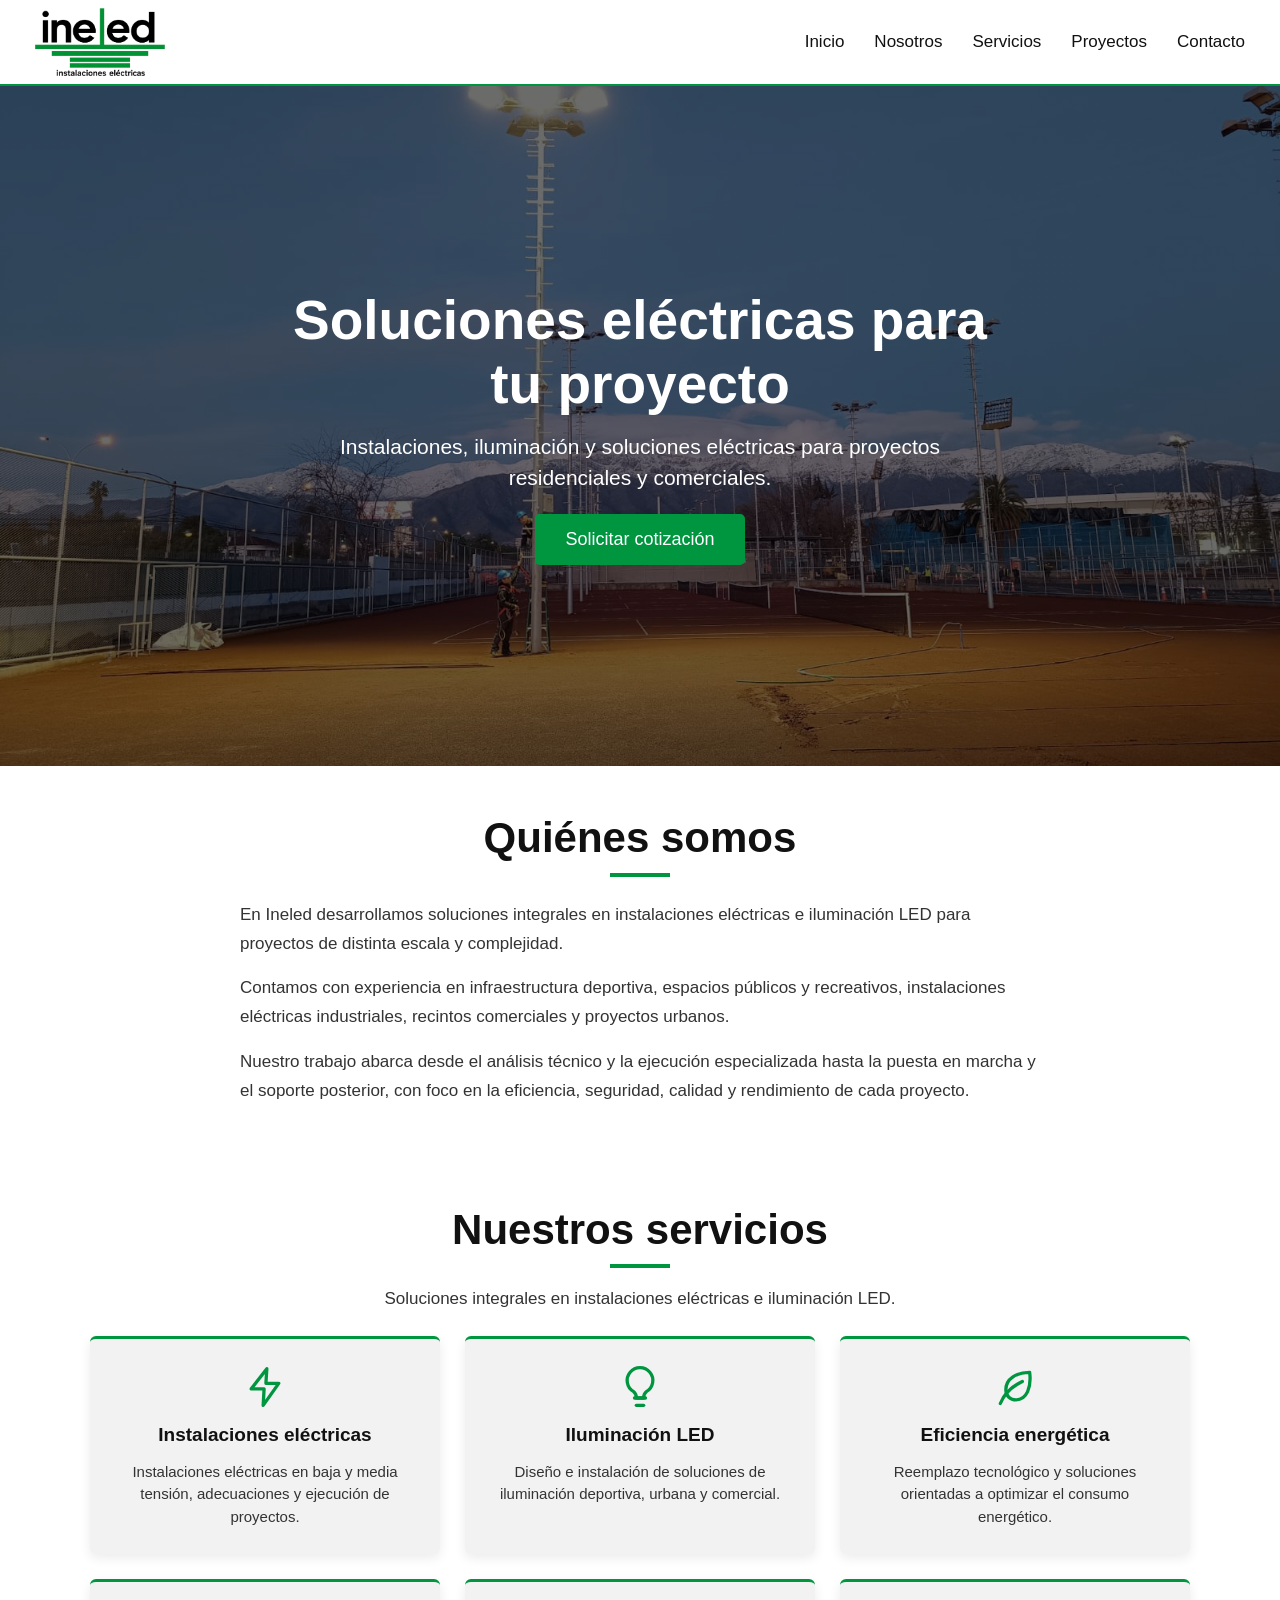
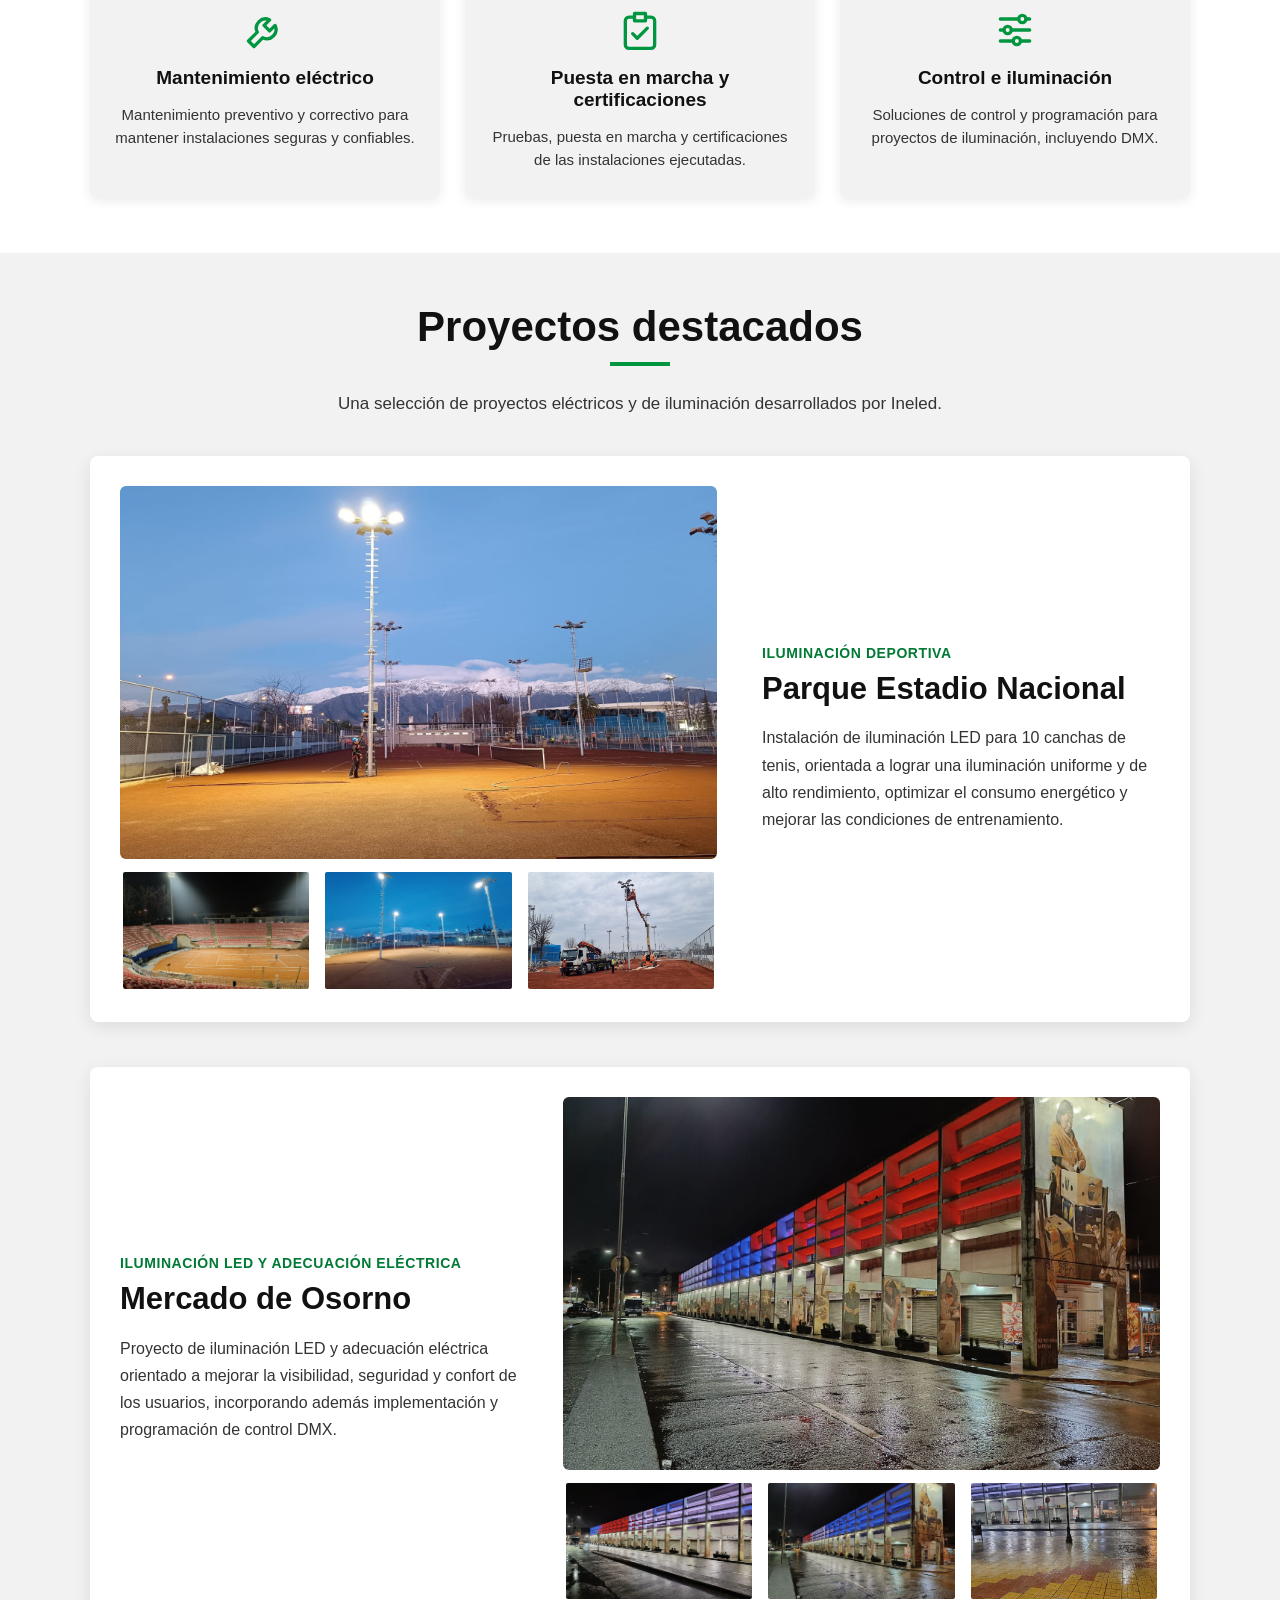
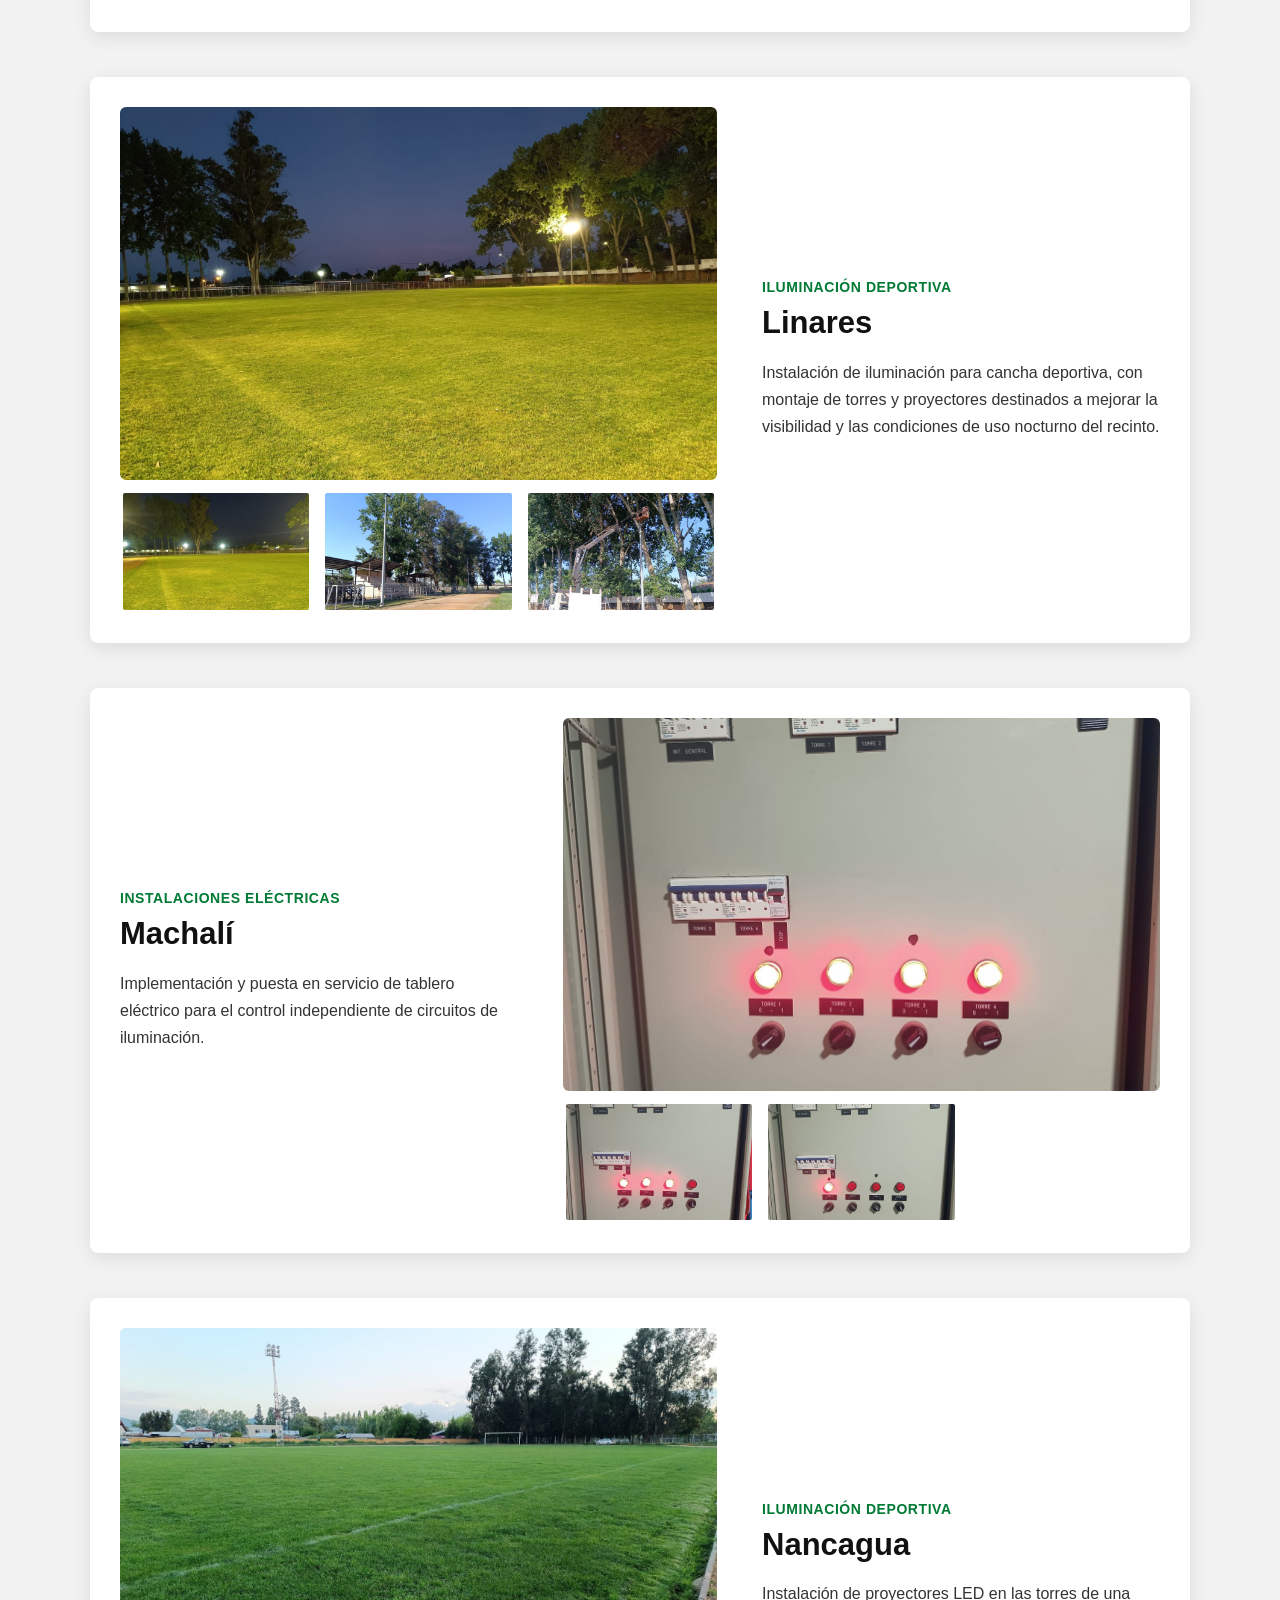
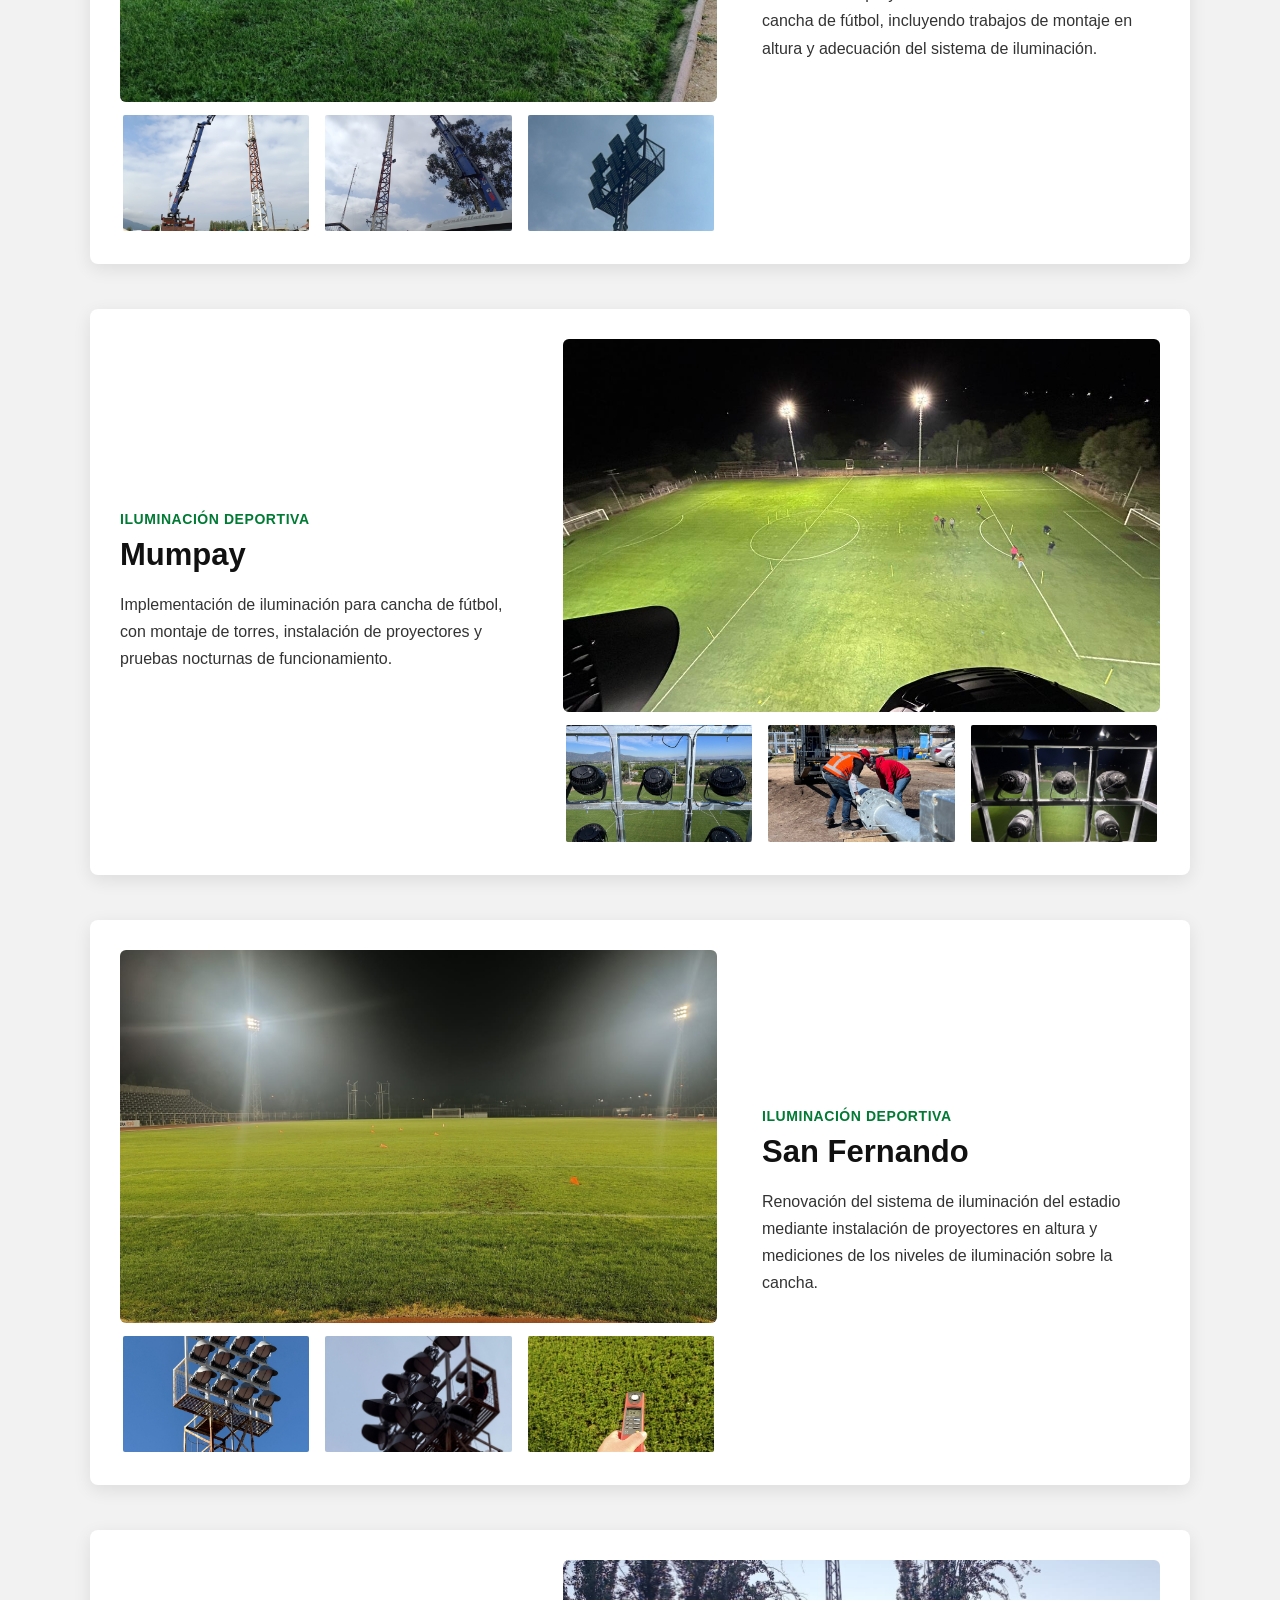
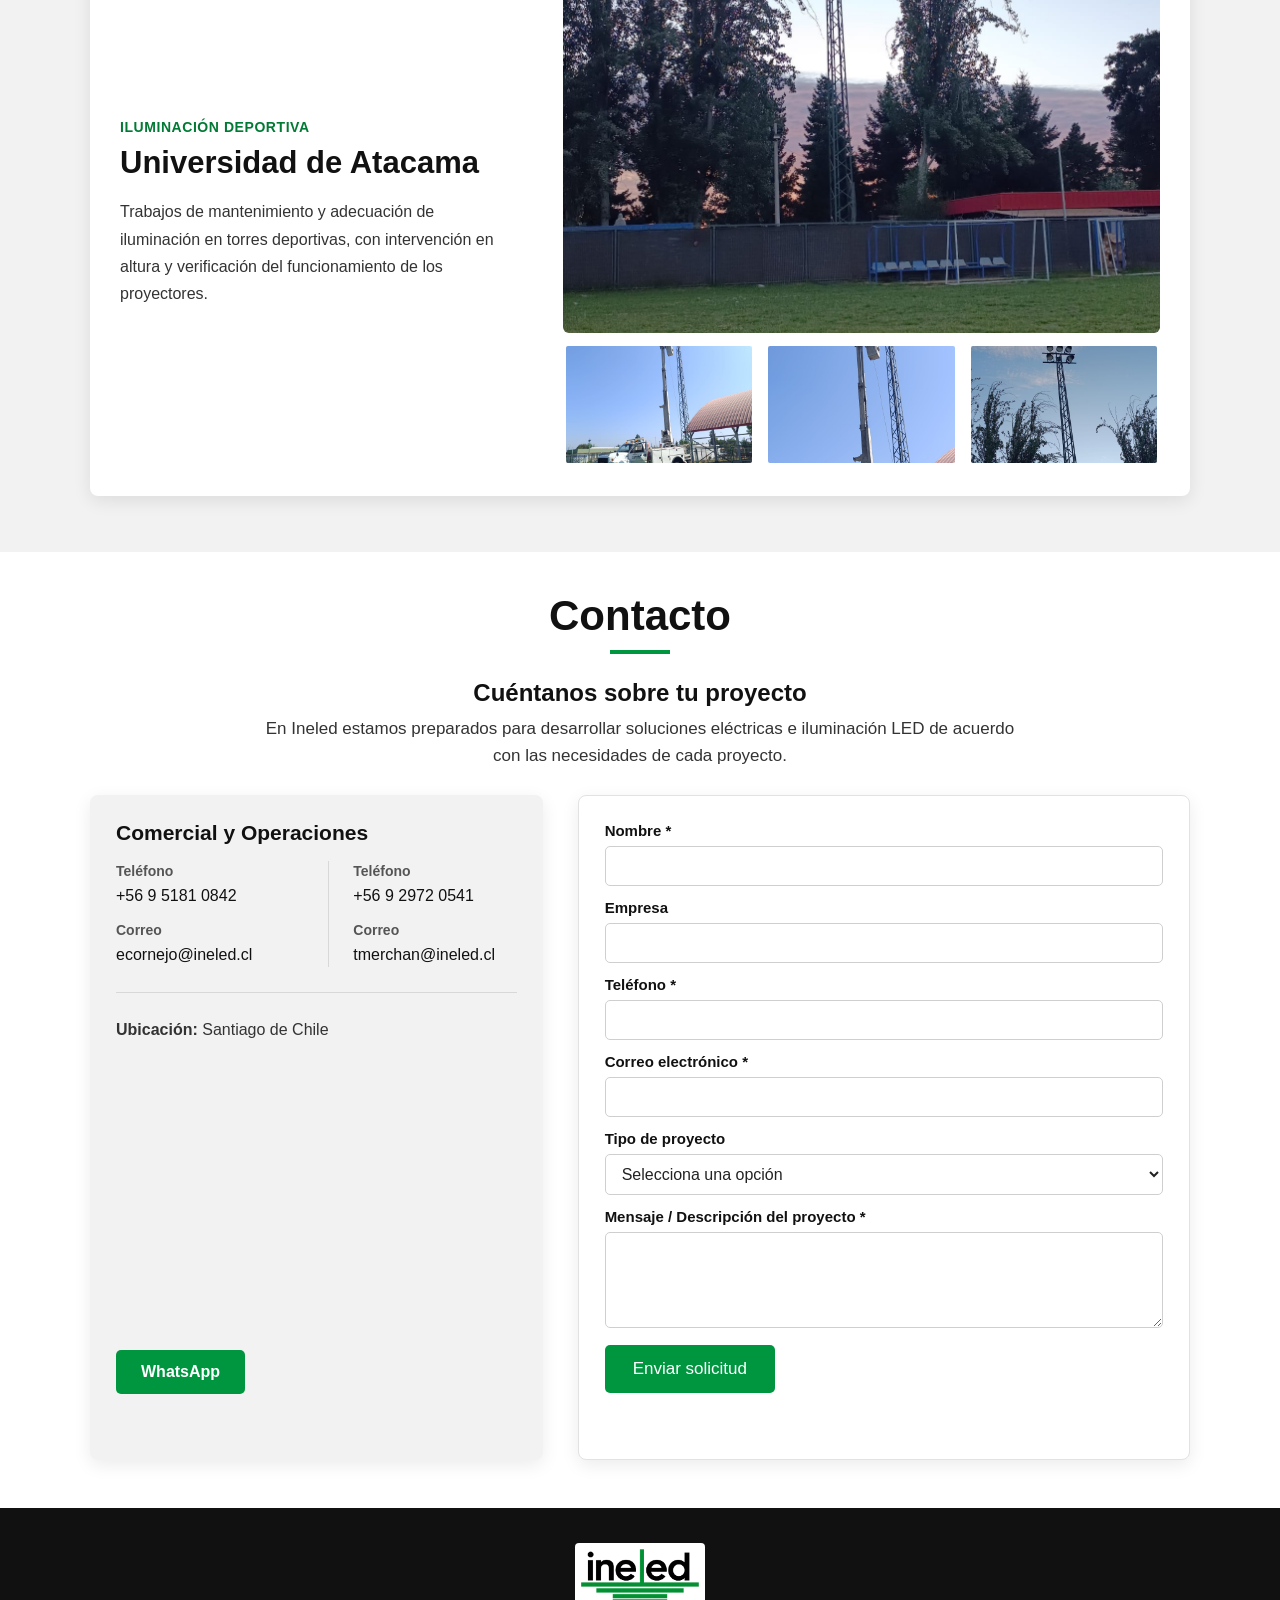
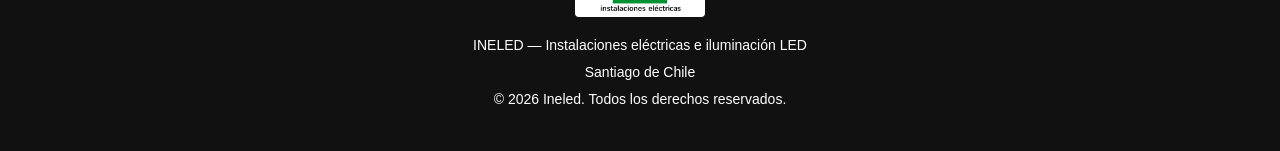
==== index.html @ ad80e789 "Add files via upload" ====
<!DOCTYPE html>
<html lang="es">

<head>
    <meta charset="UTF-8">
    <meta name="viewport" content="width=device-width, initial-scale=1.0">

    <title>Ineled | Soluciones eléctricas</title>

    <link rel="stylesheet" href="style.css">
    <script src="script.js" defer></script>
</head>

<body>

    <!-- ==============================
         HEADER
         ============================== -->

    <header>
        <nav>

            <div class="logo">
                <img src="imagenes/logo-ineled-transparente.png"
                     alt="Ineled - Instalaciones eléctricas">
            </div>

            <div class="menu">
                <a href="#inicio">Inicio</a>
                <a href="#nosotros">Nosotros</a>
                <a href="#servicios">Servicios</a>
                <a href="#proyectos">Proyectos</a>
                <a href="#contacto">Contacto</a>
            </div>

        </nav>
    </header>


    <!-- ==============================
         HERO
         ============================== -->

    <main>

        <section id="inicio" class="hero">

            <h1>
                Soluciones eléctricas
                para tu proyecto
            </h1>

            <p>
                Instalaciones, iluminación y soluciones eléctricas
                para proyectos residenciales y comerciales.
            </p>

            <a class="hero-cta" href="#contacto">
                Solicitar cotización
            </a>

        </section>

    </main>


    <!-- ==============================
         QUIÉNES SOMOS
         ============================== -->

    <section id="nosotros" class="nosotros">

        <div class="nosotros-contenido">

            <h2>Quiénes somos</h2>

            <div class="nosotros-texto">
                <p>
                    En Ineled desarrollamos soluciones integrales en instalaciones eléctricas e iluminación LED para proyectos de distinta escala y complejidad.
                </p>

                <p>
                    Contamos con experiencia en infraestructura deportiva, espacios públicos y recreativos, instalaciones eléctricas industriales, recintos comerciales y proyectos urbanos.
                </p>

                <p>
                    Nuestro trabajo abarca desde el análisis técnico y la ejecución especializada hasta la puesta en marcha y el soporte posterior, con foco en la eficiencia, seguridad, calidad y rendimiento de cada proyecto.
                </p>
            </div>

        </div>

    </section>


    <!-- ==============================
         SERVICIOS
         ============================== -->

    <section id="servicios" class="servicios">

        <h2>Nuestros servicios</h2>

        <p class="servicios-intro">
            Soluciones integrales en instalaciones eléctricas
            e iluminación LED.
        </p>


        <div class="tarjetas">

            <div class="tarjeta">

                <div class="icono" aria-hidden="true">
                    <svg viewBox="0 0 24 24" fill="none" stroke="currentColor" stroke-width="1.8" stroke-linecap="round" stroke-linejoin="round">
                        <path d="M13 2 4.5 13h7L11 22l8.5-12h-7L13 2Z"/>
                    </svg>
                </div>

                <h3>Instalaciones eléctricas</h3>

                <p>
                    Instalaciones eléctricas en baja y media tensión,
                    adecuaciones y ejecución de proyectos.
                </p>

            </div>


            <div class="tarjeta">

                <div class="icono" aria-hidden="true">
                    <svg viewBox="0 0 24 24" fill="none" stroke="currentColor" stroke-width="1.8" stroke-linecap="round" stroke-linejoin="round">
                        <path d="M9 18h6"/>
                        <path d="M10 22h4"/>
                        <path d="M8.5 14.5A7 7 0 1 1 15.5 14.5C14.5 15.2 14 16.1 14 18h-4c0-1.9-.5-2.8-1.5-3.5Z"/>
                    </svg>
                </div>

                <h3>Iluminación LED</h3>

                <p>
                    Diseño e instalación de soluciones de iluminación
                    deportiva, urbana y comercial.
                </p>

            </div>


            <div class="tarjeta">

                <div class="icono" aria-hidden="true">
                    <svg viewBox="0 0 24 24" fill="none" stroke="currentColor" stroke-width="1.8" stroke-linecap="round" stroke-linejoin="round">
                        <path d="M20 4c-7.5.2-13 3.5-13 9.5 0 3.5 2.5 5.5 5.5 5.5C18.5 19 21 12 20 4Z"/>
                        <path d="M4 21c2.2-5.5 6-9.2 12-12"/>
                    </svg>
                </div>

                <h3>Eficiencia energética</h3>

                <p>
                    Reemplazo tecnológico y soluciones orientadas
                    a optimizar el consumo energético.
                </p>

            </div>


            <div class="tarjeta">

                <div class="icono" aria-hidden="true">
                    <svg viewBox="0 0 24 24" fill="none" stroke="currentColor" stroke-width="1.8" stroke-linecap="round" stroke-linejoin="round">
                        <path d="M14.5 6.5a5 5 0 0 0-6.7 6.7L3 18l3 3 4.8-4.8a5 5 0 0 0 6.7-6.7l-3 3-3-3 3-3Z"/>
                    </svg>
                </div>

                <h3>Mantenimiento eléctrico</h3>

                <p>
                    Mantenimiento preventivo y correctivo para
                    mantener instalaciones seguras y confiables.
                </p>

            </div>


            <div class="tarjeta">

                <div class="icono" aria-hidden="true">
                    <svg viewBox="0 0 24 24" fill="none" stroke="currentColor" stroke-width="1.8" stroke-linecap="round" stroke-linejoin="round">
                        <path d="M9 5H6a2 2 0 0 0-2 2v13a2 2 0 0 0 2 2h12a2 2 0 0 0 2-2V7a2 2 0 0 0-2-2h-3"/>
                        <path d="M9 3h6v4H9z"/>
                        <path d="m8 14 2.5 2.5L16 11"/>
                    </svg>
                </div>

                <h3>Puesta en marcha y certificaciones</h3>

                <p>
                    Pruebas, puesta en marcha y certificaciones
                    de las instalaciones ejecutadas.
                </p>

            </div>


            <div class="tarjeta">

                <div class="icono" aria-hidden="true">
                    <svg viewBox="0 0 24 24" fill="none" stroke="currentColor" stroke-width="1.8" stroke-linecap="round" stroke-linejoin="round">
                        <path d="M4 6h10"/>
                        <path d="M18 6h2"/>
                        <circle cx="16" cy="6" r="2"/>
                        <path d="M4 12h2"/>
                        <path d="M10 12h10"/>
                        <circle cx="8" cy="12" r="2"/>
                        <path d="M4 18h7"/>
                        <path d="M15 18h5"/>
                        <circle cx="13" cy="18" r="2"/>
                    </svg>
                </div>

                <h3>Control e iluminación</h3>

                <p>
                    Soluciones de control y programación para
                    proyectos de iluminación, incluyendo DMX.
                </p>

            </div>

        </div>

    </section>


    <!-- ==============================
         PROYECTOS DESTACADOS
         ============================== -->

    <section id="proyectos" class="proyectos">

        <div class="proyectos-contenido">

            <h2>Proyectos destacados</h2>

            <p class="proyectos-intro">
                Una selección de proyectos eléctricos y de iluminación desarrollados por Ineled.
            </p>

            <div class="proyectos-lista">

                <article class="proyecto">

                    <div class="proyecto-galeria">
                        <img class="proyecto-imagen-principal"
                             src="imagenes/Proyectos/Estadio Nacional 15_ok.jpeg"
                             alt="Iluminación de las canchas de tenis del Parque Estadio Nacional">

                        <div class="proyecto-miniaturas" aria-label="Fotografías del Parque Estadio Nacional">
                            <button class="proyecto-miniatura" type="button"
                                    data-src="imagenes/Proyectos/Estadio Nacional 6.jpeg"
                                    data-alt="Vista nocturna de las canchas de tenis del Parque Estadio Nacional"
                                    aria-label="Mostrar vista nocturna de las canchas"
                                    aria-pressed="false">
                                <img src="imagenes/Proyectos/Estadio Nacional 6.jpeg" alt="">
                            </button>

                            <button class="proyecto-miniatura" type="button"
                                    data-src="imagenes/Proyectos/Estadio Nacional 14.jpeg"
                                    data-alt="Iluminación de las canchas del Parque Estadio Nacional al anochecer"
                                    aria-label="Mostrar las canchas al anochecer"
                                    aria-pressed="false">
                                <img src="imagenes/Proyectos/Estadio Nacional 14.jpeg" alt="">
                            </button>

                            <button class="proyecto-miniatura" type="button"
                                    data-src="imagenes/Proyectos/Estadio Nacional 22.jpeg"
                                    data-alt="Trabajos de instalación en el Parque Estadio Nacional"
                                    aria-label="Mostrar trabajos de instalación"
                                    aria-pressed="false">
                                <img src="imagenes/Proyectos/Estadio Nacional 22.jpeg" alt="">
                            </button>
                        </div>
                    </div>

                    <div class="proyecto-informacion">
                        <p class="proyecto-categoria">Iluminación deportiva</p>
                        <h3>Parque Estadio Nacional</h3>
                        <p>
                            Instalación de iluminación LED para 10 canchas de tenis, orientada a lograr una iluminación uniforme y de alto rendimiento, optimizar el consumo energético y mejorar las condiciones de entrenamiento.
                        </p>
                    </div>

                </article>

                <article class="proyecto proyecto-invertido">

                    <div class="proyecto-galeria">
                        <img class="proyecto-imagen-principal"
                             src="imagenes/Proyectos/Mercado Osorno 2.jpeg"
                             alt="Fachada iluminada del Mercado de Osorno">

                        <div class="proyecto-miniaturas" aria-label="Fotografías del Mercado de Osorno">
                            <button class="proyecto-miniatura" type="button"
                                    data-src="imagenes/Proyectos/Mercado Osorno 5.jpeg"
                                    data-alt="Vista lateral de la fachada iluminada del Mercado de Osorno"
                                    aria-label="Mostrar vista lateral de la fachada"
                                    aria-pressed="false">
                                <img src="imagenes/Proyectos/Mercado Osorno 5.jpeg" alt="">
                            </button>

                            <button class="proyecto-miniatura" type="button"
                                    data-src="imagenes/Proyectos/Mercado Osorno 3.jpeg"
                                    data-alt="Iluminación azul y roja de la fachada del Mercado de Osorno"
                                    aria-label="Mostrar iluminación de la fachada"
                                    aria-pressed="false">
                                <img src="imagenes/Proyectos/Mercado Osorno 3.jpeg" alt="">
                            </button>

                            <button class="proyecto-miniatura" type="button"
                                    data-src="imagenes/Proyectos/Mercado Osorno 1.jpeg"
                                    data-alt="Vista exterior nocturna del Mercado de Osorno"
                                    aria-label="Mostrar vista exterior nocturna"
                                    aria-pressed="false">
                                <img src="imagenes/Proyectos/Mercado Osorno 1.jpeg" alt="">
                            </button>
                        </div>
                    </div>

                    <div class="proyecto-informacion">
                        <p class="proyecto-categoria">Iluminación LED y adecuación eléctrica</p>
                        <h3>Mercado de Osorno</h3>
                        <p>
                            Proyecto de iluminación LED y adecuación eléctrica orientado a mejorar la visibilidad, seguridad y confort de los usuarios, incorporando además implementación y programación de control DMX.
                        </p>
                    </div>

                </article>

                <article class="proyecto">

                    <div class="proyecto-galeria">
                        <img class="proyecto-imagen-principal"
                             src="imagenes/Proyectos/Linares 7.jpeg"
                             alt="Cancha de fútbol iluminada en Linares al anochecer">

                        <div class="proyecto-miniaturas" aria-label="Fotografías del proyecto de Linares">
                            <button class="proyecto-miniatura" type="button"
                                    data-src="imagenes/Proyectos/Linares 6.jpeg"
                                    data-alt="Vista nocturna de la iluminación de la cancha en Linares"
                                    aria-label="Mostrar vista nocturna de la cancha"
                                    aria-pressed="false">
                                <img src="imagenes/Proyectos/Linares 6.jpeg" alt="">
                            </button>

                            <button class="proyecto-miniatura" type="button"
                                    data-src="imagenes/Proyectos/Linares 13.jpeg"
                                    data-alt="Torre con proyectores LED instalada junto a la cancha de Linares"
                                    aria-label="Mostrar torre de iluminación instalada"
                                    aria-pressed="false">
                                <img src="imagenes/Proyectos/Linares 13.jpeg" alt="">
                            </button>

                            <button class="proyecto-miniatura" type="button"
                                    data-src="imagenes/Proyectos/Linares 14.jpeg"
                                    data-alt="Trabajos de instalación de iluminación en Linares"
                                    aria-label="Mostrar trabajos de instalación"
                                    aria-pressed="false">
                                <img src="imagenes/Proyectos/Linares 14.jpeg" alt="">
                            </button>
                        </div>
                    </div>

                    <div class="proyecto-informacion">
                        <p class="proyecto-categoria">Iluminación deportiva</p>
                        <h3>Linares</h3>
                        <p>
                            Instalación de iluminación para cancha deportiva, con montaje de torres y proyectores destinados a mejorar la visibilidad y las condiciones de uso nocturno del recinto.
                        </p>
                    </div>

                </article>

                <article class="proyecto proyecto-invertido">

                    <div class="proyecto-galeria">
                        <img class="proyecto-imagen-principal"
                             src="imagenes/Proyectos/Machali 1.jpeg"
                             alt="Tablero eléctrico de control del proyecto de Machalí">

                        <div class="proyecto-miniaturas" aria-label="Fotografías del proyecto de Machalí">
                            <button class="proyecto-miniatura" type="button"
                                    data-src="imagenes/Proyectos/Machali 2.jpeg"
                                    data-alt="Tablero eléctrico con circuitos de iluminación en funcionamiento"
                                    aria-label="Mostrar tablero con circuitos en funcionamiento"
                                    aria-pressed="false">
                                <img src="imagenes/Proyectos/Machali 2.jpeg" alt="">
                            </button>

                            <button class="proyecto-miniatura" type="button"
                                    data-src="imagenes/Proyectos/Machali 3.jpeg"
                                    data-alt="Prueba de los circuitos del tablero eléctrico de Machalí"
                                    aria-label="Mostrar prueba de circuitos eléctricos"
                                    aria-pressed="false">
                                <img src="imagenes/Proyectos/Machali 3.jpeg" alt="">
                            </button>
                        </div>
                    </div>

                    <div class="proyecto-informacion">
                        <p class="proyecto-categoria">Instalaciones eléctricas</p>
                        <h3>Machalí</h3>
                        <p>
                            Implementación y puesta en servicio de tablero eléctrico para el control independiente de circuitos de iluminación.
                        </p>
                    </div>

                </article>

                <article class="proyecto">

                    <div class="proyecto-galeria">
                        <img class="proyecto-imagen-principal"
                             src="imagenes/Proyectos/Nancagua 4.jpeg"
                             alt="Cancha de fútbol y torre de iluminación en Nancagua">

                        <div class="proyecto-miniaturas" aria-label="Fotografías del proyecto de Nancagua">
                            <button class="proyecto-miniatura" type="button"
                                    data-src="imagenes/Proyectos/Nancagua 5.jpeg"
                                    data-alt="Montaje de proyectores LED en una torre de la cancha de Nancagua"
                                    aria-label="Mostrar montaje de proyectores LED"
                                    aria-pressed="false">
                                <img src="imagenes/Proyectos/Nancagua 5.jpeg" alt="">
                            </button>

                            <button class="proyecto-miniatura" type="button"
                                    data-src="imagenes/Proyectos/Nancagua 6.jpeg"
                                    data-alt="Trabajos en altura para instalar la iluminación de Nancagua"
                                    aria-label="Mostrar trabajos de instalación en altura"
                                    aria-pressed="false">
                                <img src="imagenes/Proyectos/Nancagua 6.jpeg" alt="">
                            </button>

                            <button class="proyecto-miniatura" type="button"
                                    data-src="imagenes/Proyectos/Nancagua 3.jpeg"
                                    data-alt="Torre equipada con proyectores LED en Nancagua"
                                    aria-label="Mostrar torre equipada con proyectores"
                                    aria-pressed="false">
                                <img src="imagenes/Proyectos/Nancagua 3.jpeg" alt="">
                            </button>
                        </div>
                    </div>

                    <div class="proyecto-informacion">
                        <p class="proyecto-categoria">Iluminación deportiva</p>
                        <h3>Nancagua</h3>
                        <p>
                            Instalación de proyectores LED en las torres de una cancha de fútbol, incluyendo trabajos de montaje en altura y adecuación del sistema de iluminación.
                        </p>
                    </div>

                </article>

                <article class="proyecto proyecto-invertido">

                    <div class="proyecto-galeria">
                        <img class="proyecto-imagen-principal"
                             src="imagenes/Proyectos/Mumpay 4.jpeg"
                             alt="Vista nocturna de la cancha iluminada en Mumpay">

                        <div class="proyecto-miniaturas" aria-label="Fotografías del proyecto de Mumpay">
                            <button class="proyecto-miniatura" type="button"
                                    data-src="imagenes/Proyectos/Mumpay 5.jpeg"
                                    data-alt="Proyectores instalados en una torre de la cancha de Mumpay"
                                    aria-label="Mostrar proyectores instalados en la torre"
                                    aria-pressed="false">
                                <img src="imagenes/Proyectos/Mumpay 5.jpeg" alt="">
                            </button>

                            <button class="proyecto-miniatura" type="button"
                                    data-src="imagenes/Proyectos/Mumpay 8.jpeg"
                                    data-alt="Montaje de una torre de iluminación en Mumpay"
                                    aria-label="Mostrar montaje de torre de iluminación"
                                    aria-pressed="false">
                                <img src="imagenes/Proyectos/Mumpay 8.jpeg" alt="">
                            </button>

                            <button class="proyecto-miniatura" type="button"
                                    data-src="imagenes/Proyectos/Mumpay 1.jpeg"
                                    data-alt="Vista desde la torre de los proyectores y la cancha iluminada"
                                    aria-label="Mostrar proyectores y cancha iluminada"
                                    aria-pressed="false">
                                <img src="imagenes/Proyectos/Mumpay 1.jpeg" alt="">
                            </button>
                        </div>
                    </div>

                    <div class="proyecto-informacion">
                        <p class="proyecto-categoria">Iluminación deportiva</p>
                        <h3>Mumpay</h3>
                        <p>
                            Implementación de iluminación para cancha de fútbol, con montaje de torres, instalación de proyectores y pruebas nocturnas de funcionamiento.
                        </p>
                    </div>

                </article>

                <article class="proyecto">

                    <div class="proyecto-galeria">
                        <img class="proyecto-imagen-principal"
                             src="imagenes/Proyectos/San Fernando 1.jpeg"
                             alt="Cancha del estadio de San Fernando iluminada durante la noche">

                        <div class="proyecto-miniaturas" aria-label="Fotografías del proyecto de San Fernando">
                            <button class="proyecto-miniatura" type="button"
                                    data-src="imagenes/Proyectos/San Fernando 11.jpeg"
                                    data-alt="Torre del estadio de San Fernando equipada con proyectores"
                                    aria-label="Mostrar torre equipada con proyectores"
                                    aria-pressed="false">
                                <img src="imagenes/Proyectos/San Fernando 11.jpeg" alt="">
                            </button>

                            <button class="proyecto-miniatura" type="button"
                                    data-src="imagenes/Proyectos/San Fernando 8.jpeg"
                                    data-alt="Trabajos de instalación de proyectores en una torre del estadio"
                                    aria-label="Mostrar instalación de proyectores"
                                    aria-pressed="false">
                                <img src="imagenes/Proyectos/San Fernando 8.jpeg" alt="">
                            </button>

                            <button class="proyecto-miniatura" type="button"
                                    data-src="imagenes/Proyectos/San Fernando 3.jpeg"
                                    data-alt="Medición de iluminación sobre la cancha de San Fernando"
                                    aria-label="Mostrar medición de iluminación"
                                    aria-pressed="false">
                                <img src="imagenes/Proyectos/San Fernando 3.jpeg" alt="">
                            </button>
                        </div>
                    </div>

                    <div class="proyecto-informacion">
                        <p class="proyecto-categoria">Iluminación deportiva</p>
                        <h3>San Fernando</h3>
                        <p>
                            Renovación del sistema de iluminación del estadio mediante instalación de proyectores en altura y mediciones de los niveles de iluminación sobre la cancha.
                        </p>
                    </div>

                </article>

                <article class="proyecto proyecto-invertido">

                    <div class="proyecto-galeria">
                        <img class="proyecto-imagen-principal"
                             src="imagenes/Proyectos/Universidad Atacama 1.jpeg"
                             alt="Torre de iluminación encendida en la Universidad de Atacama">

                        <div class="proyecto-miniaturas" aria-label="Fotografías del proyecto de la Universidad de Atacama">
                            <button class="proyecto-miniatura" type="button"
                                    data-src="imagenes/Proyectos/Universidad Atacama 5.jpeg"
                                    data-alt="Camión elevador durante los trabajos de iluminación en la Universidad de Atacama"
                                    aria-label="Mostrar trabajos con camión elevador"
                                    aria-pressed="false">
                                <img src="imagenes/Proyectos/Universidad Atacama 5.jpeg" alt="">
                            </button>

                            <button class="proyecto-miniatura" type="button"
                                    data-src="imagenes/Proyectos/Universidad Atacama 4.jpeg"
                                    data-alt="Técnico trabajando en la torre de iluminación de la Universidad de Atacama"
                                    aria-label="Mostrar técnico trabajando en la torre"
                                    aria-pressed="false">
                                <img src="imagenes/Proyectos/Universidad Atacama 4.jpeg" alt="">
                            </button>

                            <button class="proyecto-miniatura" type="button"
                                    data-src="imagenes/Proyectos/Universidad Atacama 2.jpeg"
                                    data-alt="Vista de la torre y sus proyectores en la Universidad de Atacama"
                                    aria-label="Mostrar torre y proyectores instalados"
                                    aria-pressed="false">
                                <img src="imagenes/Proyectos/Universidad Atacama 2.jpeg" alt="">
                            </button>
                        </div>
                    </div>

                    <div class="proyecto-informacion">
                        <p class="proyecto-categoria">Iluminación deportiva</p>
                        <h3>Universidad de Atacama</h3>
                        <p>
                            Trabajos de mantenimiento y adecuación de iluminación en torres deportivas, con intervención en altura y verificación del funcionamiento de los proyectores.
                        </p>
                    </div>

                </article>

            </div>

        </div>

    </section>


    <!-- ==============================
         CONTACTO
         ============================== -->

    <section id="contacto" class="contacto">

        <div class="contacto-contenido">

            <h2>Contacto</h2>

            <div class="contacto-intro">
                <h3>Cuéntanos sobre tu proyecto</h3>
                <p>
                    En Ineled estamos preparados para desarrollar soluciones eléctricas e iluminación LED de acuerdo con las necesidades de cada proyecto.
                </p>
            </div>

            <div class="contacto-columnas">

                <div class="contacto-informacion">

                    <div class="contacto-area">
                        <h3>Comercial y Operaciones</h3>

                        <div class="contacto-contactos">
                            <div class="contacto-dato">
                                <p>
                                    <span>Teléfono</span>
                                    <a href="tel:+56951810842">+56 9 5181 0842</a>
                                </p>
                                <p>
                                    <span>Correo</span>
                                    <a href="mailto:ecornejo@ineled.cl">ecornejo@ineled.cl</a>
                                </p>
                            </div>

                            <div class="contacto-dato">
                                <p>
                                    <span>Teléfono</span>
                                    <a href="tel:+56929720541">+56 9 2972 0541</a>
                                </p>
                                <p>
                                    <span>Correo</span>
                                    <a href="mailto:tmerchan@ineled.cl">tmerchan@ineled.cl</a>
                                </p>
                            </div>
                        </div>
                    </div>

                    <div class="contacto-ubicacion">
                        <strong>Ubicación:</strong> Santiago de Chile
                    </div>

                    <a class="boton-whatsapp"
                       href="https://wa.me/56951810842?text=Hola%2C%20me%20contacto%20desde%20la%20p%C3%A1gina%20web%20de%20Ineled%20y%20quisiera%20solicitar%20informaci%C3%B3n%20sobre%20un%20proyecto."
                       target="_blank"
                       rel="noopener noreferrer">
                        WhatsApp
                    </a>

                </div>

                <div class="contacto-formulario">

                    <form id="formulario-cotizacion"
                          method="post"
                          data-destinatarios="ecornejo@ineled.cl,tmerchan@ineled.cl">

                        <div class="campo-formulario">
                            <label for="nombre">Nombre *</label>
                            <input type="text" id="nombre" name="nombre" required>
                        </div>

                        <div class="campo-formulario">
                            <label for="empresa">Empresa</label>
                            <input type="text" id="empresa" name="empresa">
                        </div>

                        <div class="campo-formulario">
                            <label for="telefono">Teléfono *</label>
                            <input type="tel" id="telefono" name="telefono" required>
                        </div>

                        <div class="campo-formulario">
                            <label for="correo">Correo electrónico *</label>
                            <input type="email" id="correo" name="correo" required>
                        </div>

                        <div class="campo-formulario">
                            <label for="tipo-proyecto">Tipo de proyecto</label>
                            <select id="tipo-proyecto" name="tipo_proyecto">
                                <option value="">Selecciona una opción</option>
                                <option value="Instalaciones eléctricas">Instalaciones eléctricas</option>
                                <option value="Iluminación LED">Iluminación LED</option>
                                <option value="Eficiencia energética">Eficiencia energética</option>
                                <option value="Mantenimiento eléctrico">Mantenimiento eléctrico</option>
                                <option value="Control e iluminación">Control e iluminación</option>
                                <option value="Otro">Otro</option>
                            </select>
                        </div>

                        <div class="campo-formulario">
                            <label for="mensaje">Mensaje / Descripción del proyecto *</label>
                            <textarea id="mensaje" name="mensaje" rows="4" required></textarea>
                        </div>

                        <button type="submit">Enviar solicitud</button>

                        <p id="formulario-estado" class="formulario-estado" role="status" aria-live="polite"></p>

                    </form>

                </div>

            </div>

        </div>

    </section>


    <!-- ==============================
         PIE DE PÁGINA
         ============================== -->

    <footer>
        <img src="imagenes/logo-ineled-transparente.png"
             alt="Ineled - Instalaciones eléctricas">
        <p>INELED — Instalaciones eléctricas e iluminación LED</p>
        <p>Santiago de Chile</p>
        <p>© 2026 Ineled. Todos los derechos reservados.</p>
    </footer>


</body>

</html>
---- style.css ----
:root {
    --negro: #111111;
    --verde: #009640;
    --verde-oscuro: #007a34;
    --gris: #f2f2f2;
    --blanco: #ffffff;
}

/* ==============================
   CONFIGURACIÓN GENERAL
   ============================== */

* {
    box-sizing: border-box;
}

html {
    scroll-behavior: smooth;
}

#inicio {
    scroll-margin-top: 90px;
}

#nosotros,
#servicios,
#proyectos,
#contacto {
    scroll-margin-top: 18px;
}

body {
    margin: 0;
    font-family: Arial, sans-serif;
    color: #222;
}


/* ==============================
   HEADER
   ============================== */

header {
    background-color: var(--blanco);
    padding: 8px 35px;
    border-bottom: 2px solid var(--verde);
}

nav {
    width: 100%;
    display: flex;
    align-items: center;
    justify-content: space-between;
}

.logo img {
    width: 130px;
    height: auto;
    display: block;
}

.menu {
    display: flex;
    align-items: center;
    justify-content: flex-end;
    gap: 30px;
    margin-left: auto;
}

.menu a {
    color: var(--negro);
    text-decoration: none;
    font-size: 17px;
    transition: color 0.3s ease;
}

.menu a:hover {
    color: var(--verde);
}


/* ==============================
   SERVICIOS
   ============================== */

.servicios {
    padding: 48px 50px 52px;
    background-color: var(--blanco);
}

.servicios h2 {
    text-align: center;
    color: var(--negro);
    font-size: 42px;
    line-height: 1.15;
    margin: 0 0 18px;
    position: relative;
}

.servicios h2::after {
    content: "";
    display: block;
    width: 60px;
    height: 4px;
    background-color: var(--verde);
    margin: 10px auto 0;
}

.servicios-intro {
    max-width: 750px;
    margin: 14px auto 0;
    text-align: center;
    color: #333;
    font-size: 17px;
    line-height: 1.5;
}


/* ==============================
   TARJETAS DE SERVICIOS
   ============================== */

.tarjetas {
    width: 100%;
    max-width: 1100px;
    margin: 24px auto 4px;

    display: grid;
    grid-template-columns: repeat(3, minmax(0, 1fr));
    gap: 25px;
}

.tarjeta {
    background-color: var(--gris);

    border-top: 3px solid var(--verde);
    border-radius: 6px;

    padding: 26px 22px;

    text-align: center;

    min-height: 200px;

    box-shadow: 0 4px 12px rgba(0, 0, 0, 0.08);

    transition:
        transform 0.3s ease,
        box-shadow 0.3s ease;
}

.tarjeta:hover {
    transform: translateY(-4px);

    box-shadow: 0 7px 18px rgba(0, 0, 0, 0.12);
}

.icono {
    width: 44px;
    height: 44px;
    margin-right: auto;
    margin-bottom: 15px;
    margin-left: auto;
    color: var(--verde);
}

.icono svg {
    display: block;
    width: 100%;
    height: 100%;
}

.tarjeta h3 {
    margin: 0 0 15px;

    color: var(--negro);

    font-size: 19px;
}

.tarjeta p {
    margin: 0;

    color: #333;

    font-size: 15px;
    line-height: 1.5;
}


/* ==============================
   PORTADA / HERO
   ============================== */

.hero {
    background-image:
        linear-gradient(rgba(0, 0, 0, 0.58), rgba(0, 0, 0, 0.58)),
        url("imagenes/Proyectos/Estadio Nacional 15_ok.jpeg");
    background-size: cover;
    background-position: center 48%;
    background-repeat: no-repeat;

    min-height: clamp(500px, calc(100svh - 86px), 680px);

    display: flex;
    flex-direction: column;
    justify-content: center;
    align-items: center;

    padding: 70px 50px;

    text-align: center;
}

.hero h1 {
    color: var(--blanco);

    font-size: 55px;

    max-width: 700px;

    margin: 0 0 15px;
}

.hero p {
    color: var(--blanco);

    font-size: 21px;

    max-width: 650px;

    line-height: 1.5;

    margin: 0 0 20px;
}

.hero-cta {
    display: inline-block;

    background-color: var(--verde);

    color: var(--blanco);

    text-decoration: none;

    border: none;
    border-radius: 5px;

    padding: 15px 30px;

    font-size: 18px;

    cursor: pointer;

    transition: background-color 0.3s ease;
}

.hero-cta:hover {
    background-color: var(--verde-oscuro);
}


/* ==============================
   QUIÉNES SOMOS
   ============================== */

.nosotros {
    padding: 48px 50px 52px;
    background-color: var(--blanco);
}

.nosotros-contenido {
    width: 100%;
    max-width: 1100px;
    margin: 0 auto;
}

.nosotros h2 {
    text-align: center;
    color: var(--negro);
    font-size: 42px;
    line-height: 1.15;
    margin: 0 0 24px;
    position: relative;
}

.nosotros h2::after {
    content: "";
    display: block;
    width: 60px;
    height: 4px;
    background-color: var(--verde);
    margin: 10px auto 0;
}

.nosotros-texto {
    max-width: 800px;
    margin: 0 auto;
    color: #333;
    font-size: 17px;
    line-height: 1.7;
}

.nosotros-texto p {
    margin: 0 0 16px;
}

.nosotros-texto p:last-child {
    margin-bottom: 0;
}


/* ==============================
   PROYECTOS DESTACADOS
   ============================== */

.proyectos {
    padding: 50px 50px 56px;
    background-color: var(--gris);
}

.proyectos-contenido {
    width: 100%;
    max-width: 1100px;
    margin: 0 auto;
}

.proyectos h2,
.contacto h2 {
    text-align: center;
    color: var(--negro);
    font-size: 42px;
    line-height: 1.15;
    margin: 0 0 25px;
    position: relative;
}

.proyectos h2::after,
.contacto h2::after {
    content: "";
    display: block;
    width: 60px;
    height: 4px;
    background-color: var(--verde);
    margin: 10px auto 0;
}

.proyectos-intro {
    max-width: 750px;
    margin: 20px auto 40px;
    text-align: center;
    color: #333;
    font-size: 17px;
    line-height: 1.5;
}

.proyectos-lista {
    display: grid;
    gap: 45px;
}

.proyecto {
    display: grid;
    grid-template-columns: minmax(0, 1.2fr) minmax(0, 0.8fr);
    align-items: center;
    gap: 45px;
    padding: 30px;
    background-color: var(--blanco);
    border-radius: 8px;
    box-shadow: 0 5px 18px rgba(0, 0, 0, 0.09);
}

.proyecto-invertido {
    grid-template-columns: minmax(0, 0.8fr) minmax(0, 1.2fr);
}

.proyecto-invertido .proyecto-galeria {
    order: 2;
}

.proyecto-invertido .proyecto-informacion {
    order: 1;
}

.proyecto-imagen-principal {
    display: block;
    width: 100%;
    aspect-ratio: 16 / 10;
    object-fit: cover;
    border-radius: 6px;
    background-color: #ddd;
}

.proyecto-miniaturas {
    display: grid;
    grid-template-columns: repeat(3, minmax(0, 1fr));
    gap: 10px;
    margin-top: 10px;
}

.proyecto-miniatura {
    padding: 0;
    overflow: hidden;
    border: 3px solid transparent;
    border-radius: 5px;
    background: none;
    cursor: pointer;
    transition: border-color 0.2s ease, opacity 0.2s ease;
}

.proyecto-miniatura:hover {
    opacity: 0.82;
}

.proyecto-miniatura:focus-visible {
    outline: 3px solid rgba(0, 150, 64, 0.35);
    outline-offset: 2px;
}

.proyecto-miniatura.is-active {
    border-color: var(--verde);
}

.proyecto-miniatura img {
    display: block;
    width: 100%;
    aspect-ratio: 16 / 10;
    object-fit: cover;
}

.proyecto-categoria {
    margin: 0 0 10px;
    color: var(--verde-oscuro);
    font-size: 14px;
    font-weight: bold;
    letter-spacing: 0.04em;
    text-transform: uppercase;
}

.proyecto-informacion h3 {
    margin: 0 0 18px;
    color: var(--negro);
    font-size: 31px;
    line-height: 1.15;
}

.proyecto-informacion > p:last-child {
    margin: 0;
    color: #333;
    font-size: 16px;
    line-height: 1.7;
}


/* ==============================
   CONTACTO
   ============================== */

.contacto {
    padding: 40px 50px 48px;
    background-color: var(--blanco);
}

.contacto-contenido {
    width: 100%;
    max-width: 1100px;
    margin: 0 auto;
}

.contacto-intro {
    max-width: 750px;
    margin: 12px auto 26px;
    text-align: center;
}

.contacto-intro h3 {
    margin: 0 0 8px;
    color: var(--negro);
    font-size: 24px;
}

.contacto-intro p {
    margin: 0;
    color: #333;
    font-size: 17px;
    line-height: 1.6;
}

.contacto-columnas {
    display: grid;
    grid-template-columns: minmax(0, 0.85fr) minmax(0, 1.15fr);
    gap: 35px;
    align-items: stretch;
}

.contacto-informacion,
.contacto-formulario {
    padding: 26px;
    border-radius: 8px;
    box-shadow: 0 5px 18px rgba(0, 0, 0, 0.08);
}

.contacto-informacion {
    display: flex;
    flex-direction: column;
    background-color: var(--gris);
}

.contacto-formulario {
    background-color: var(--blanco);
    border: 1px solid #e2e2e2;
}

.contacto-area {
    padding-bottom: 25px;
    margin-bottom: 25px;
    border-bottom: 1px solid #d8d8d8;
}

.contacto-area h3 {
    margin: 0 0 16px;
    color: var(--negro);
    font-size: 21px;
}

.contacto-contactos {
    display: grid;
    grid-template-columns: repeat(2, minmax(0, 1fr));
    gap: 24px;
}

.contacto-dato + .contacto-dato {
    padding-left: 24px;
    border-left: 1px solid #d8d8d8;
}

.contacto-area p {
    margin: 0 0 12px;
    line-height: 1.5;
}

.contacto-area p:last-child {
    margin-bottom: 0;
}

.contacto-area span {
    display: block;
    margin-bottom: 2px;
    color: #555;
    font-size: 14px;
    font-weight: bold;
}

.contacto-area a {
    color: var(--negro);
    text-decoration: none;
}

.contacto-area a:hover {
    color: var(--verde);
}

.contacto-ubicacion {
    margin-bottom: 25px;
    color: #333;
    line-height: 1.5;
}

.boton-whatsapp {
    display: inline-block;
    align-self: flex-start;
    margin-top: auto;
    margin-bottom: 40px;
    padding: 13px 25px;
    border-radius: 5px;
    background-color: var(--verde);
    color: var(--blanco);
    text-decoration: none;
    font-size: 16px;
    font-weight: bold;
    transition: background-color 0.3s ease;
}

.boton-whatsapp:hover {
    background-color: var(--verde-oscuro);
}

.campo-formulario {
    margin-bottom: 13px;
}

.campo-formulario label {
    display: block;
    margin-bottom: 7px;
    color: var(--negro);
    font-size: 15px;
    font-weight: bold;
}

.campo-formulario input,
.campo-formulario select,
.campo-formulario textarea {
    width: 100%;
    padding: 10px 12px;
    border: 1px solid #cfcfcf;
    border-radius: 5px;
    background-color: var(--blanco);
    color: #222;
    font: inherit;
    transition: border-color 0.2s ease, box-shadow 0.2s ease;
}

.campo-formulario textarea {
    resize: vertical;
    min-height: 96px;
}

.campo-formulario input:focus,
.campo-formulario select:focus,
.campo-formulario textarea:focus {
    outline: none;
    border-color: var(--verde);
    box-shadow: 0 0 0 3px rgba(0, 150, 64, 0.14);
}

.contacto-formulario button {
    padding: 14px 28px;
    border: none;
    border-radius: 5px;
    background-color: var(--verde);
    color: var(--blanco);
    font-size: 17px;
    cursor: pointer;
    transition: background-color 0.3s ease;
}

.contacto-formulario button:hover {
    background-color: var(--verde-oscuro);
}

.contacto-formulario button:disabled {
    cursor: wait;
    opacity: 0.7;
}

.formulario-estado {
    min-height: 24px;
    margin: 16px 0 0;
    color: #555;
    font-size: 14px;
    line-height: 1.5;
}

.formulario-estado.es-exito {
    color: var(--verde-oscuro);
    font-weight: bold;
}

.formulario-estado.es-error {
    color: #a12622;
    font-weight: bold;
}


/* ==============================
   PIE DE PÁGINA
   ============================== */

footer {
    padding: 35px 25px;
    background-color: var(--negro);
    color: var(--blanco);
    text-align: center;
}

footer img {
    width: 130px;
    height: auto;
    margin: 0 auto 18px;
    display: block;
    padding: 6px;
    border-radius: 4px;
    background-color: var(--blanco);
}

footer p {
    margin: 6px 0;
    font-size: 14px;
    line-height: 1.5;
}


/* ==============================
   TABLET
   ============================== */

@media (max-width: 900px) {

    .tarjetas {
        grid-template-columns: repeat(2, 1fr);
    }

    .hero {
        min-height: clamp(460px, calc(100svh - 86px), 620px);
        background-position: center center;
    }

    .proyecto,
    .proyecto-invertido {
        grid-template-columns: 1fr;
        gap: 28px;
    }

    .proyecto-invertido .proyecto-galeria,
    .proyecto-invertido .proyecto-informacion {
        order: initial;
    }

    .contacto-columnas {
        grid-template-columns: 1fr;
    }

    .boton-whatsapp {
        margin-bottom: 0;
    }

}


/* ==============================
   CELULARES
   ============================== */

@media (max-width: 600px) {

    #inicio {
        scroll-margin-top: 120px;
    }

    #nosotros,
    #servicios,
    #proyectos,
    #contacto {
        scroll-margin-top: 12px;
    }

    header {
        padding: 10px 20px;
    }

    nav {
        flex-direction: column;
        gap: 14px;
    }

    .menu {
        width: 100%;
        justify-content: center;
        gap: 15px;
        flex-wrap: wrap;
        margin-left: 0;
    }

    .menu a {
        font-size: 15px;
    }

    .logo img {
        width: 110px;
    }

    .servicios {
        padding: 40px 20px 44px;
    }

    .proyectos {
        padding: 42px 20px 46px;
    }

    .contacto {
        padding: 38px 20px 44px;
    }

    .nosotros {
        padding: 40px 20px 44px;
    }

    .nosotros h2 {
        font-size: 32px;
    }

    .nosotros-texto {
        font-size: 16px;
        line-height: 1.65;
    }

    .servicios h2 {
        font-size: 32px;
    }

    .proyectos h2,
    .contacto h2 {
        font-size: 32px;
    }

    .proyectos-intro {
        font-size: 16px;
        margin-bottom: 30px;
    }

    .proyectos-lista {
        gap: 30px;
    }

    .proyecto {
        padding: 18px;
        gap: 24px;
    }

    .proyecto-informacion h3 {
        font-size: 26px;
    }

    .proyecto-informacion > p:last-child {
        font-size: 15px;
    }

    .contacto-intro {
        margin-bottom: 24px;
    }

    .contacto-intro h3 {
        font-size: 21px;
    }

    .contacto-intro p {
        font-size: 16px;
    }

    .contacto-informacion,
    .contacto-formulario {
        padding: 21px;
    }

    .contacto-contactos {
        grid-template-columns: 1fr;
        gap: 18px;
    }

    .contacto-dato + .contacto-dato {
        padding-top: 18px;
        padding-left: 0;
        border-top: 1px solid #d8d8d8;
        border-left: none;
    }

    .tarjetas {
        grid-template-columns: 1fr;
        max-width: 500px;
        gap: 20px;
    }

    .tarjeta {
        min-height: auto;
    }

    .hero {
        padding: 40px 25px;
        min-height: 430px;
        background-position: 44% center;
    }

    .hero h1 {
        font-size: 38px;
    }

    .hero p {
        font-size: 18px;
    }
}
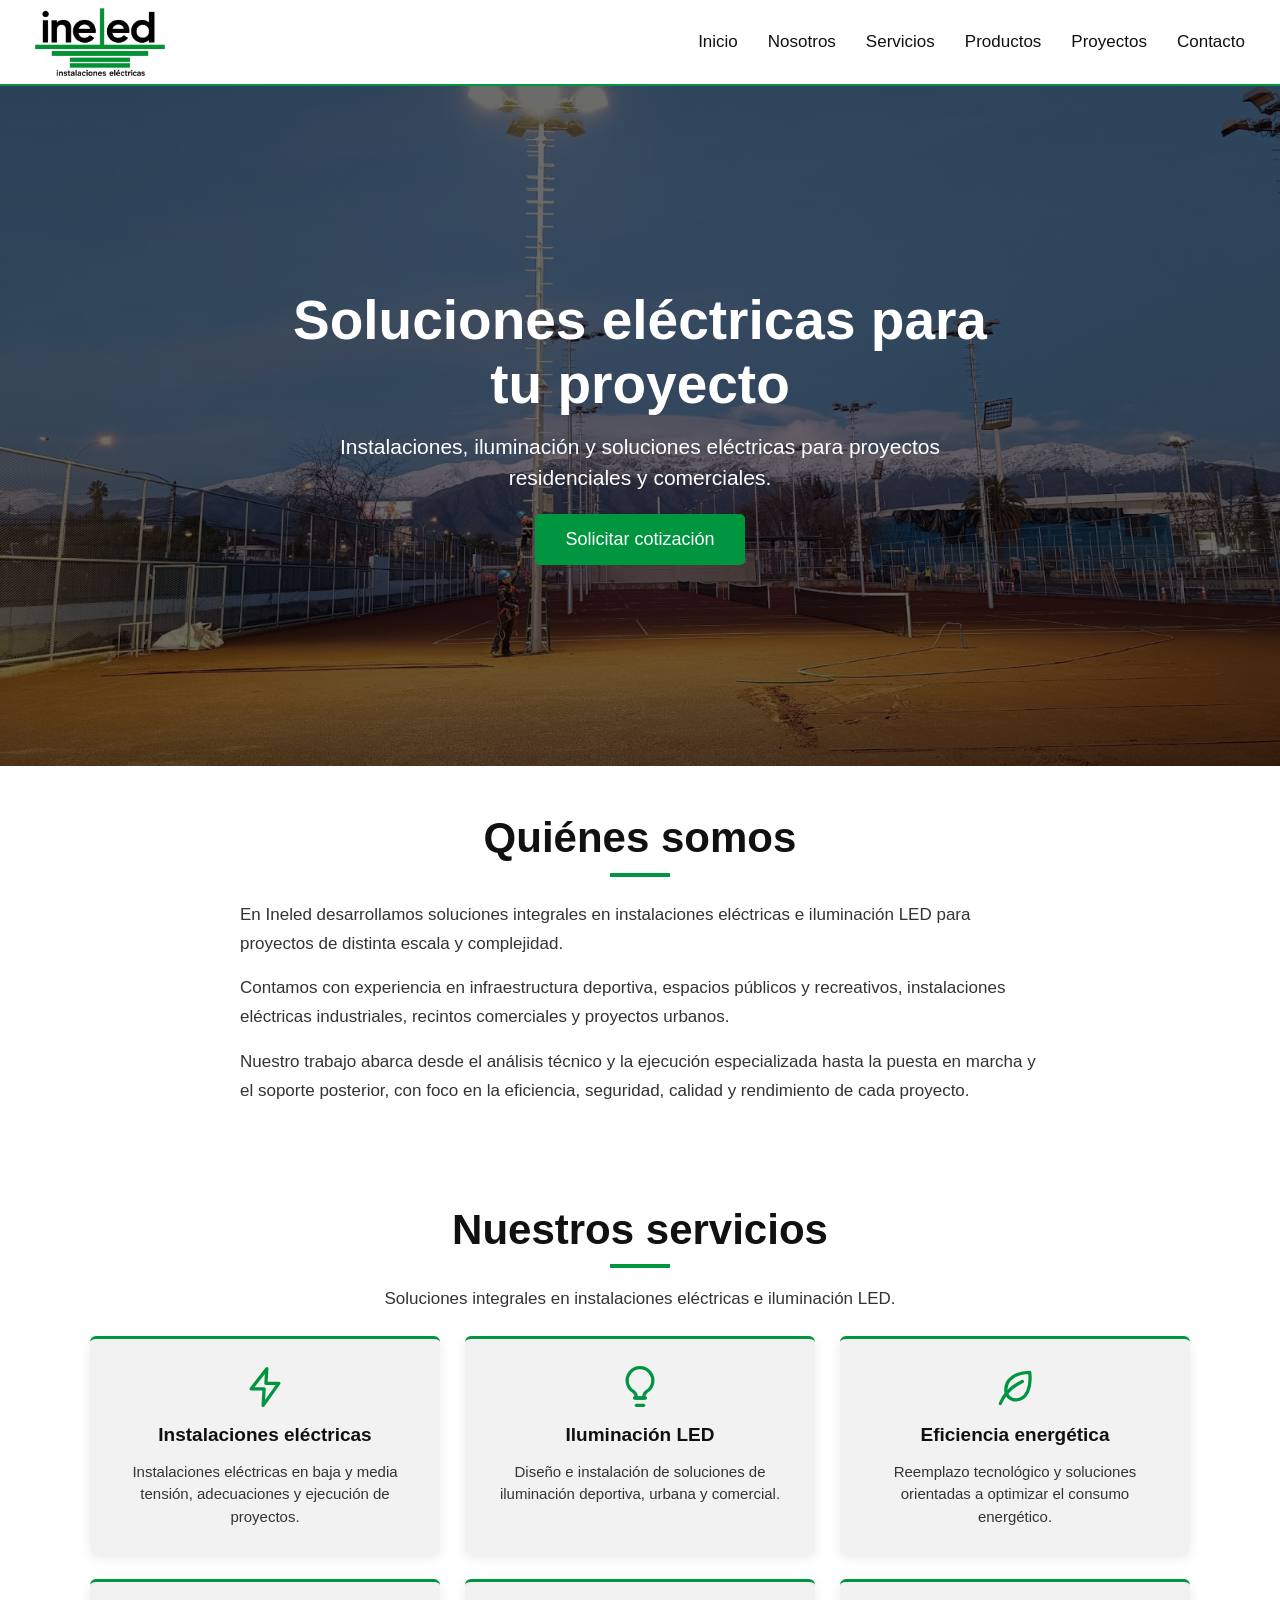
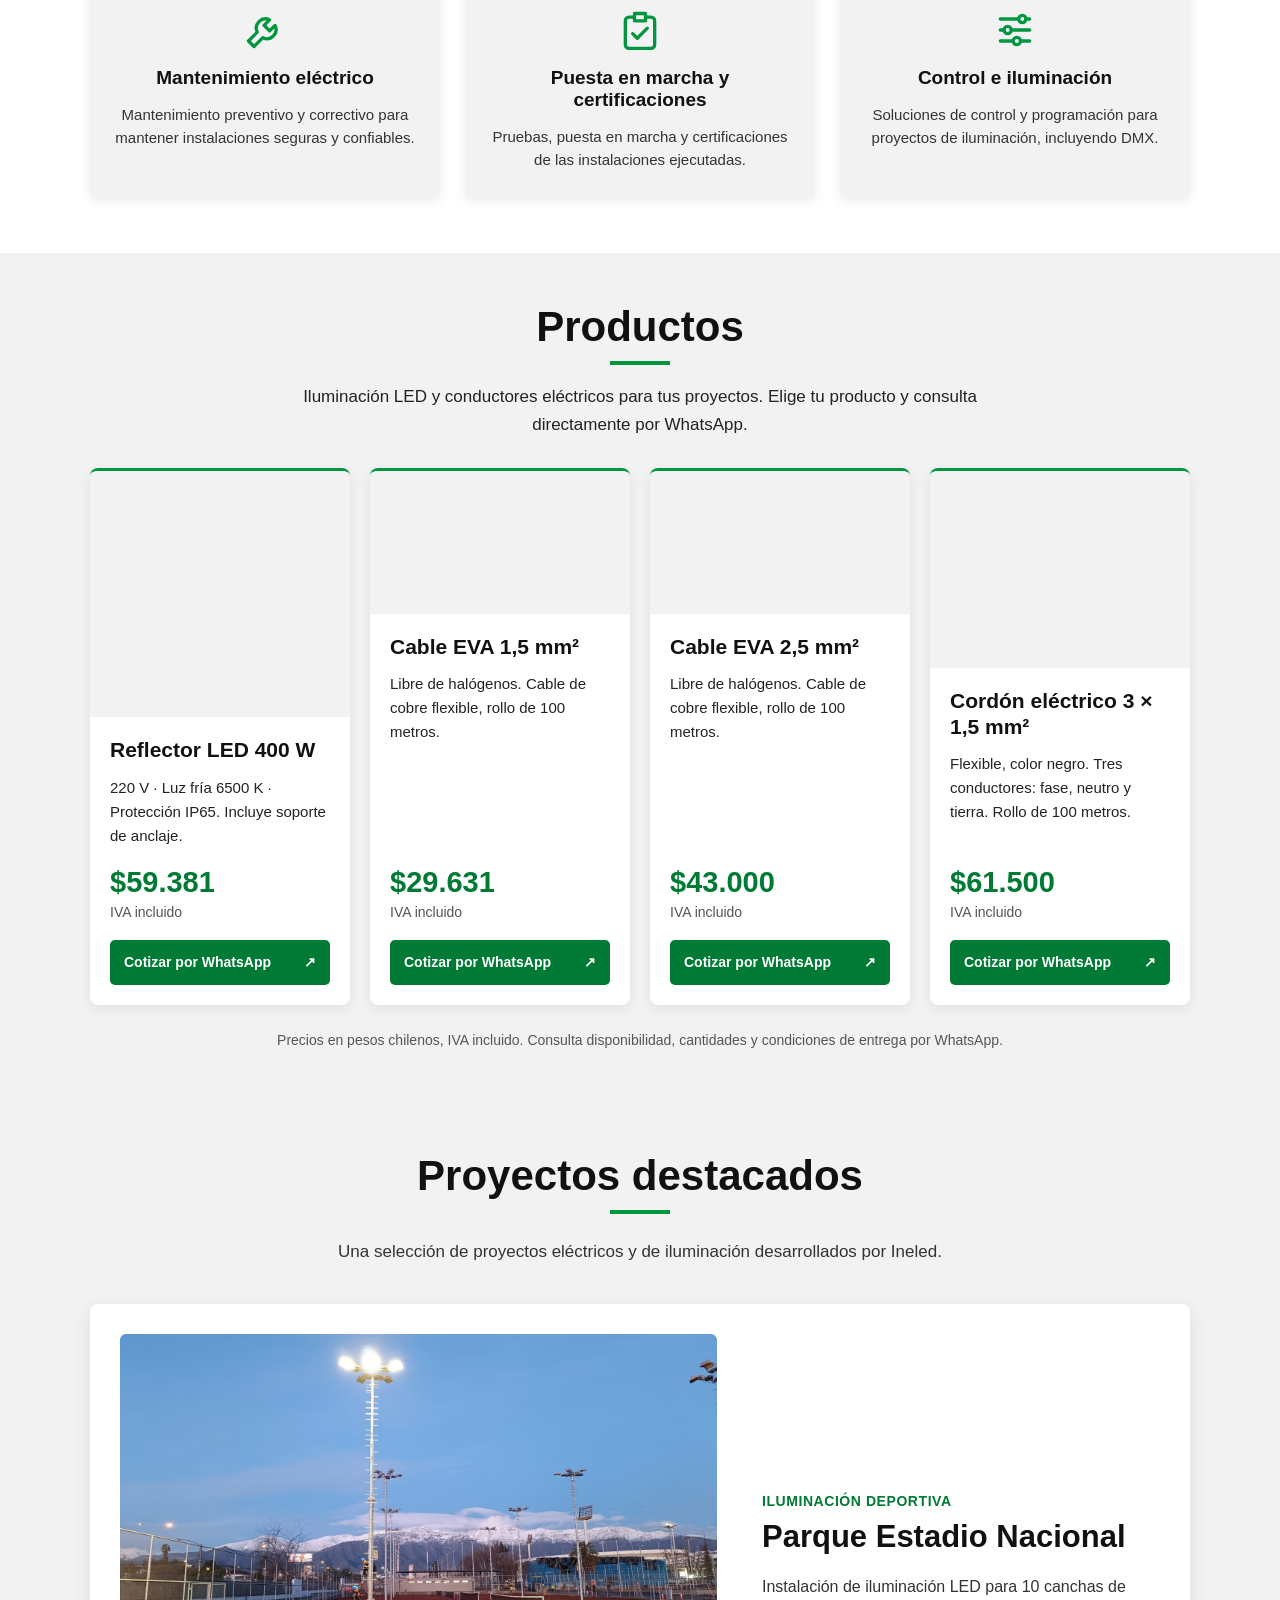
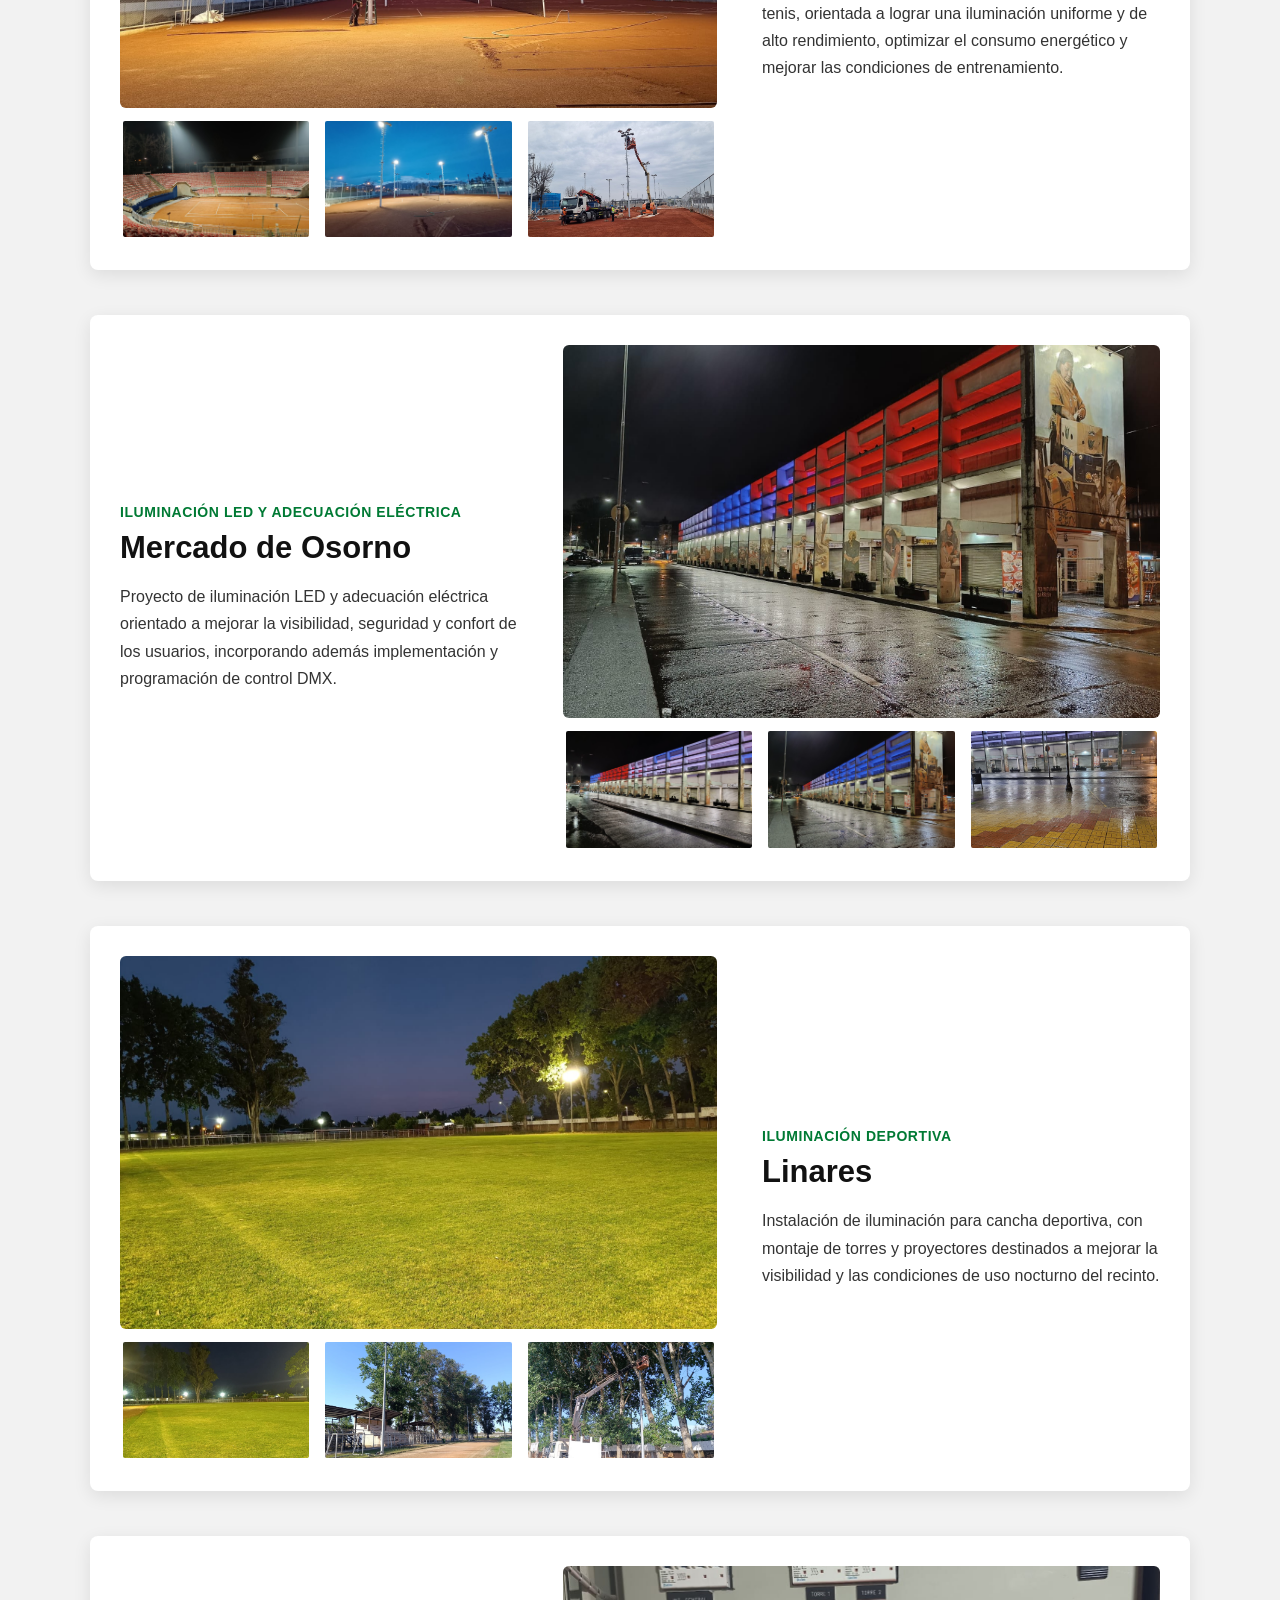
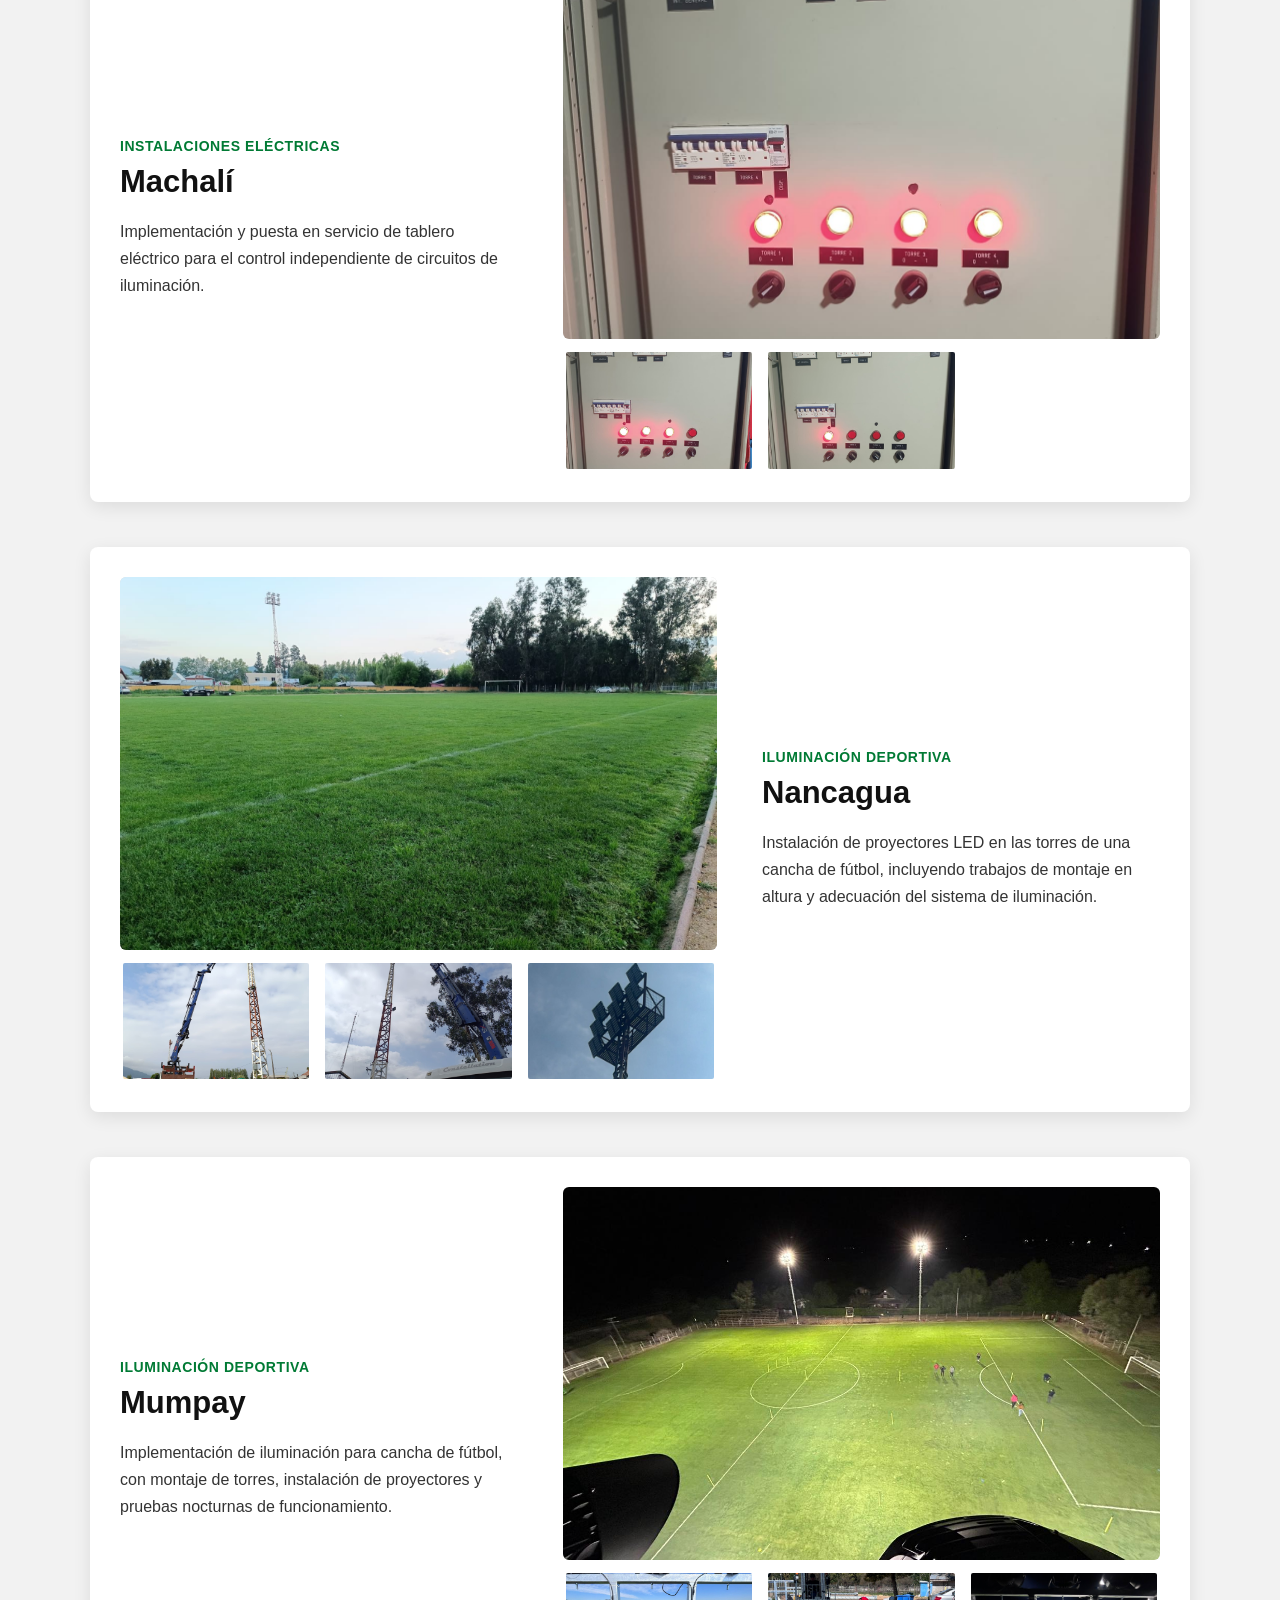
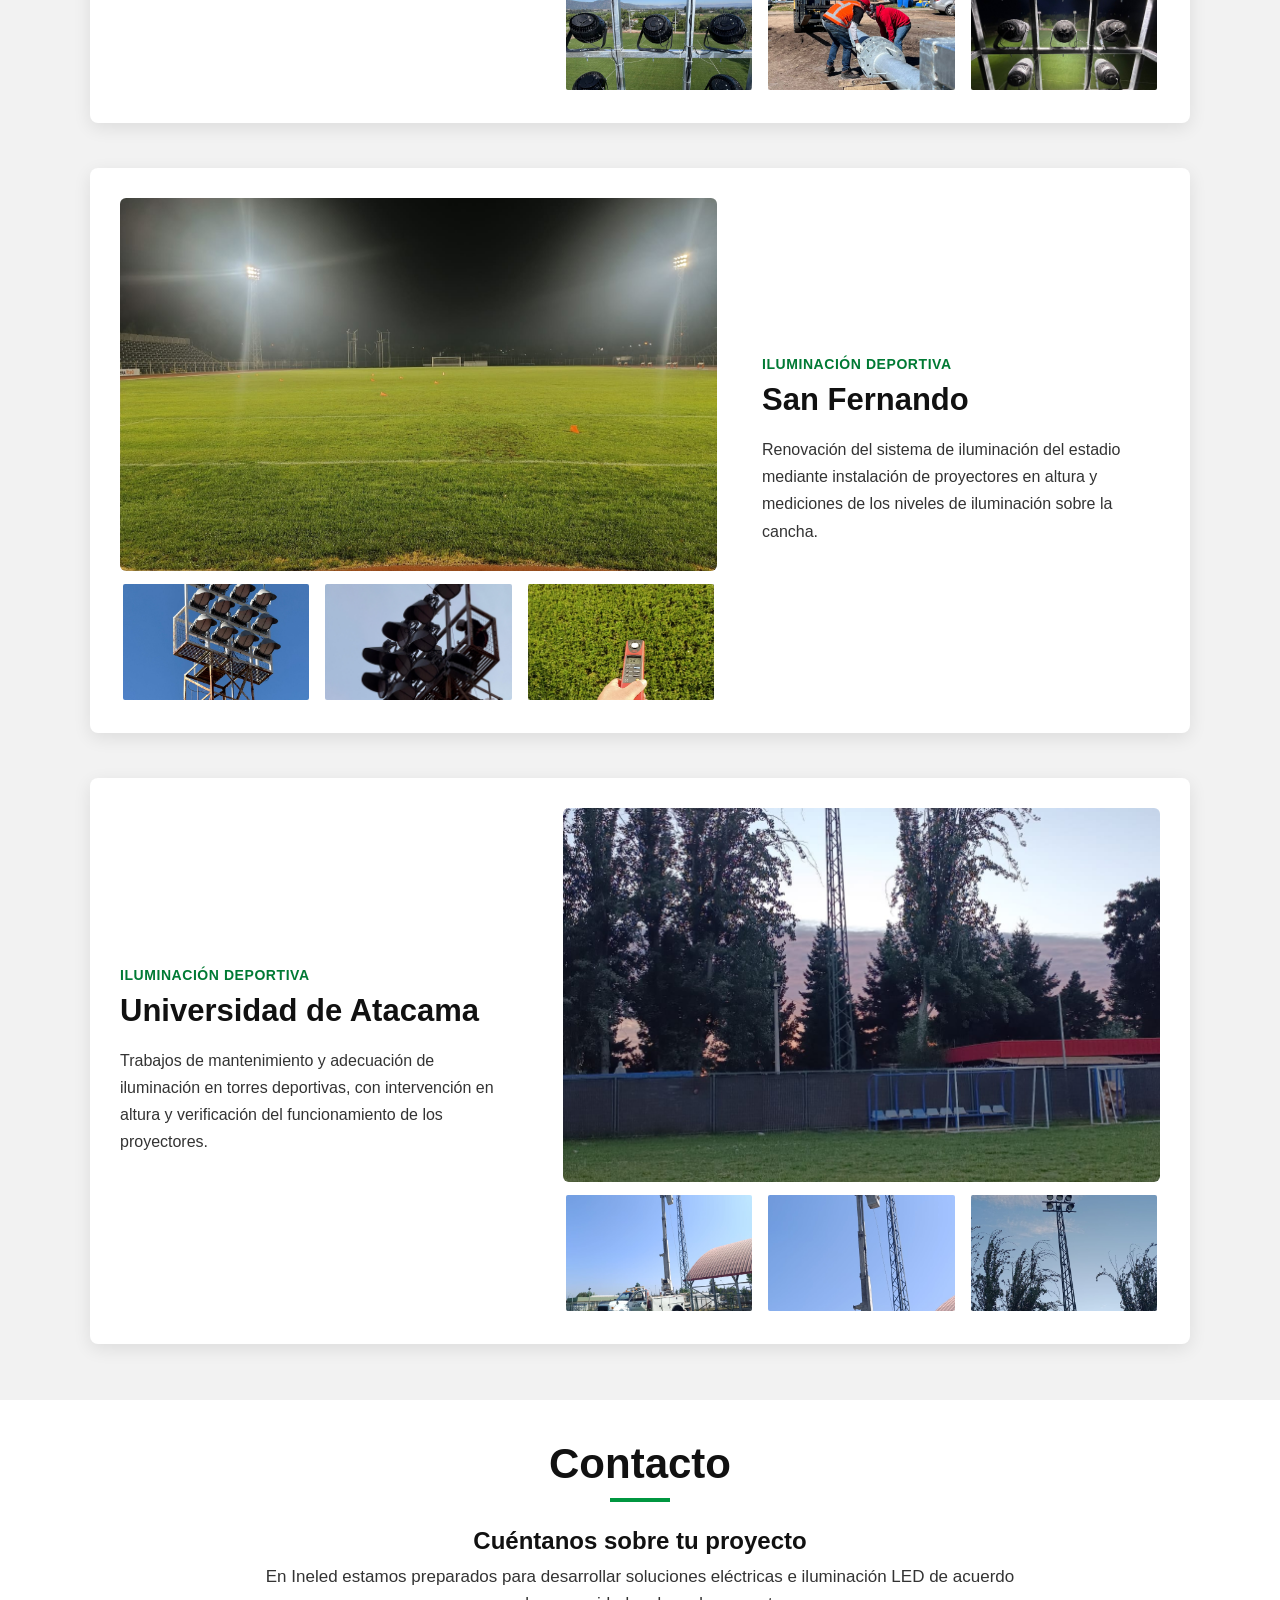
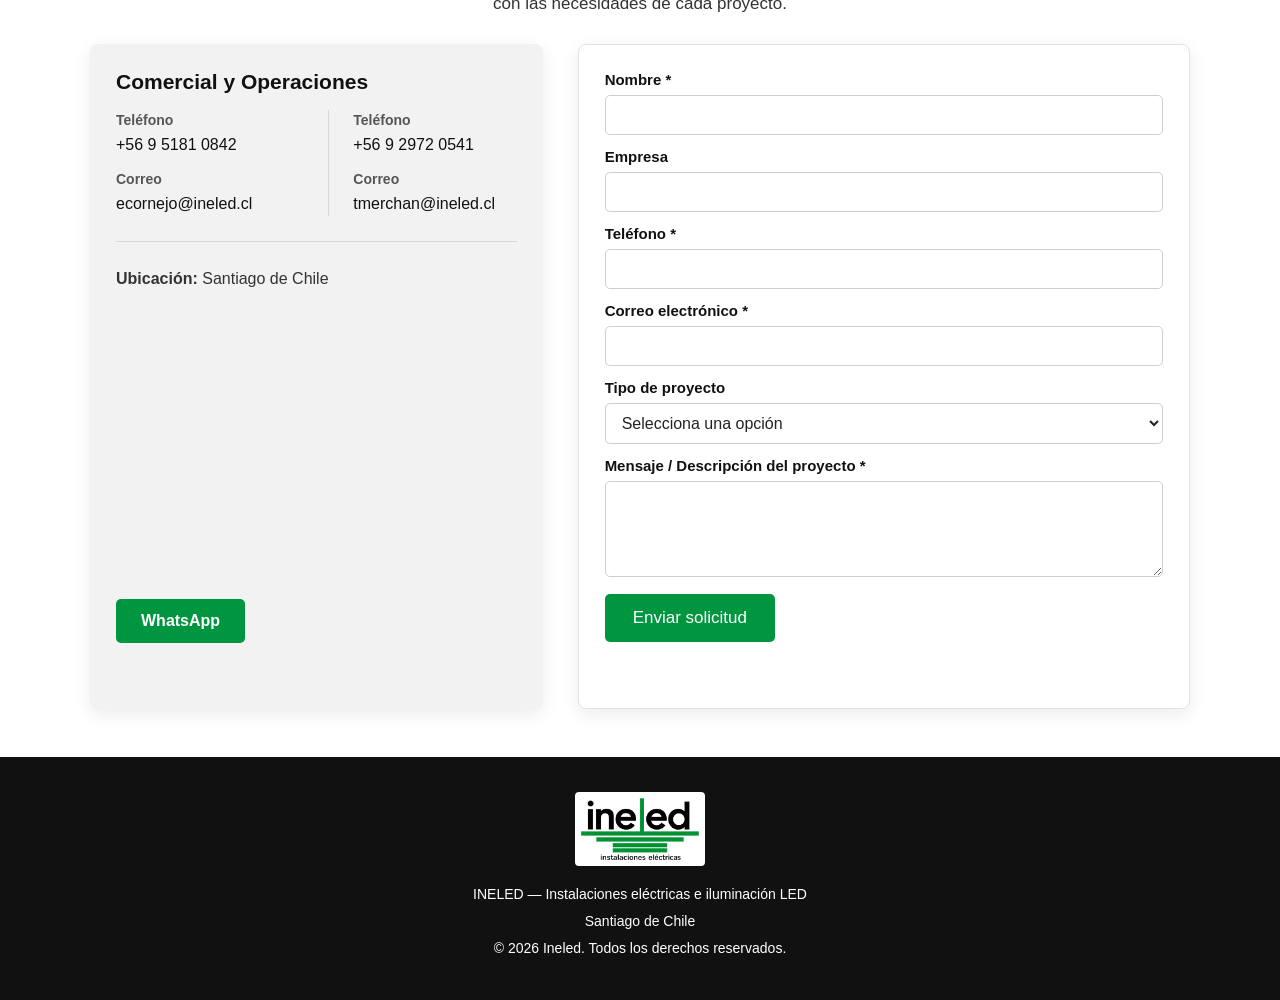
==== commit f7fe6db0: "Agregar sección Productos" ====
--- a/index.html
+++ b/index.html
@@ -1,740 +1,768 @@
-<!DOCTYPE html>
-<html lang="es">
-
-<head>
-    <meta charset="UTF-8">
-    <meta name="viewport" content="width=device-width, initial-scale=1.0">
-
-    <title>Ineled | Soluciones eléctricas</title>
-
-    <link rel="stylesheet" href="style.css">
-    <script src="script.js" defer></script>
-</head>
-
-<body>
-
-    <!-- ==============================
-         HEADER
-         ============================== -->
-
-    <header>
-        <nav>
-
-            <div class="logo">
-                <img src="imagenes/logo-ineled-transparente.png"
-                     alt="Ineled - Instalaciones eléctricas">
-            </div>
-
-            <div class="menu">
-                <a href="#inicio">Inicio</a>
-                <a href="#nosotros">Nosotros</a>
-                <a href="#servicios">Servicios</a>
-                <a href="#proyectos">Proyectos</a>
-                <a href="#contacto">Contacto</a>
-            </div>
-
-        </nav>
-    </header>
-
-
-    <!-- ==============================
-         HERO
-         ============================== -->
-
-    <main>
-
-        <section id="inicio" class="hero">
-
-            <h1>
-                Soluciones eléctricas
-                para tu proyecto
-            </h1>
-
-            <p>
-                Instalaciones, iluminación y soluciones eléctricas
-                para proyectos residenciales y comerciales.
-            </p>
-
-            <a class="hero-cta" href="#contacto">
-                Solicitar cotización
-            </a>
-
-        </section>
-
-    </main>
-
-
-    <!-- ==============================
-         QUIÉNES SOMOS
-         ============================== -->
-
-    <section id="nosotros" class="nosotros">
-
-        <div class="nosotros-contenido">
-
-            <h2>Quiénes somos</h2>
-
-            <div class="nosotros-texto">
-                <p>
-                    En Ineled desarrollamos soluciones integrales en instalaciones eléctricas e iluminación LED para proyectos de distinta escala y complejidad.
-                </p>
-
-                <p>
-                    Contamos con experiencia en infraestructura deportiva, espacios públicos y recreativos, instalaciones eléctricas industriales, recintos comerciales y proyectos urbanos.
-                </p>
-
-                <p>
-                    Nuestro trabajo abarca desde el análisis técnico y la ejecución especializada hasta la puesta en marcha y el soporte posterior, con foco en la eficiencia, seguridad, calidad y rendimiento de cada proyecto.
-                </p>
-            </div>
-
-        </div>
-
-    </section>
-
-
-    <!-- ==============================
-         SERVICIOS
-         ============================== -->
-
-    <section id="servicios" class="servicios">
-
-        <h2>Nuestros servicios</h2>
-
-        <p class="servicios-intro">
-            Soluciones integrales en instalaciones eléctricas
-            e iluminación LED.
-        </p>
-
-
-        <div class="tarjetas">
-
-            <div class="tarjeta">
-
-                <div class="icono" aria-hidden="true">
-                    <svg viewBox="0 0 24 24" fill="none" stroke="currentColor" stroke-width="1.8" stroke-linecap="round" stroke-linejoin="round">
-                        <path d="M13 2 4.5 13h7L11 22l8.5-12h-7L13 2Z"/>
-                    </svg>
-                </div>
-
-                <h3>Instalaciones eléctricas</h3>
-
-                <p>
-                    Instalaciones eléctricas en baja y media tensión,
-                    adecuaciones y ejecución de proyectos.
-                </p>
-
-            </div>
-
-
-            <div class="tarjeta">
-
-                <div class="icono" aria-hidden="true">
-                    <svg viewBox="0 0 24 24" fill="none" stroke="currentColor" stroke-width="1.8" stroke-linecap="round" stroke-linejoin="round">
-                        <path d="M9 18h6"/>
-                        <path d="M10 22h4"/>
-                        <path d="M8.5 14.5A7 7 0 1 1 15.5 14.5C14.5 15.2 14 16.1 14 18h-4c0-1.9-.5-2.8-1.5-3.5Z"/>
-                    </svg>
-                </div>
-
-                <h3>Iluminación LED</h3>
-
-                <p>
-                    Diseño e instalación de soluciones de iluminación
-                    deportiva, urbana y comercial.
-                </p>
-
-            </div>
-
-
-            <div class="tarjeta">
-
-                <div class="icono" aria-hidden="true">
-                    <svg viewBox="0 0 24 24" fill="none" stroke="currentColor" stroke-width="1.8" stroke-linecap="round" stroke-linejoin="round">
-                        <path d="M20 4c-7.5.2-13 3.5-13 9.5 0 3.5 2.5 5.5 5.5 5.5C18.5 19 21 12 20 4Z"/>
-                        <path d="M4 21c2.2-5.5 6-9.2 12-12"/>
-                    </svg>
-                </div>
-
-                <h3>Eficiencia energética</h3>
-
-                <p>
-                    Reemplazo tecnológico y soluciones orientadas
-                    a optimizar el consumo energético.
-                </p>
-
-            </div>
-
-
-            <div class="tarjeta">
-
-                <div class="icono" aria-hidden="true">
-                    <svg viewBox="0 0 24 24" fill="none" stroke="currentColor" stroke-width="1.8" stroke-linecap="round" stroke-linejoin="round">
-                        <path d="M14.5 6.5a5 5 0 0 0-6.7 6.7L3 18l3 3 4.8-4.8a5 5 0 0 0 6.7-6.7l-3 3-3-3 3-3Z"/>
-                    </svg>
-                </div>
-
-                <h3>Mantenimiento eléctrico</h3>
-
-                <p>
-                    Mantenimiento preventivo y correctivo para
-                    mantener instalaciones seguras y confiables.
-                </p>
-
-            </div>
-
-
-            <div class="tarjeta">
-
-                <div class="icono" aria-hidden="true">
-                    <svg viewBox="0 0 24 24" fill="none" stroke="currentColor" stroke-width="1.8" stroke-linecap="round" stroke-linejoin="round">
-                        <path d="M9 5H6a2 2 0 0 0-2 2v13a2 2 0 0 0 2 2h12a2 2 0 0 0 2-2V7a2 2 0 0 0-2-2h-3"/>
-                        <path d="M9 3h6v4H9z"/>
-                        <path d="m8 14 2.5 2.5L16 11"/>
-                    </svg>
-                </div>
-
-                <h3>Puesta en marcha y certificaciones</h3>
-
-                <p>
-                    Pruebas, puesta en marcha y certificaciones
-                    de las instalaciones ejecutadas.
-                </p>
-
-            </div>
-
-
-            <div class="tarjeta">
-
-                <div class="icono" aria-hidden="true">
-                    <svg viewBox="0 0 24 24" fill="none" stroke="currentColor" stroke-width="1.8" stroke-linecap="round" stroke-linejoin="round">
-                        <path d="M4 6h10"/>
-                        <path d="M18 6h2"/>
-                        <circle cx="16" cy="6" r="2"/>
-                        <path d="M4 12h2"/>
-                        <path d="M10 12h10"/>
-                        <circle cx="8" cy="12" r="2"/>
-                        <path d="M4 18h7"/>
-                        <path d="M15 18h5"/>
-                        <circle cx="13" cy="18" r="2"/>
-                    </svg>
-                </div>
-
-                <h3>Control e iluminación</h3>
-
-                <p>
-                    Soluciones de control y programación para
-                    proyectos de iluminación, incluyendo DMX.
-                </p>
-
-            </div>
-
-        </div>
-
-    </section>
-
-
-    <!-- ==============================
-         PROYECTOS DESTACADOS
-         ============================== -->
-
-    <section id="proyectos" class="proyectos">
-
-        <div class="proyectos-contenido">
-
-            <h2>Proyectos destacados</h2>
-
-            <p class="proyectos-intro">
-                Una selección de proyectos eléctricos y de iluminación desarrollados por Ineled.
-            </p>
-
-            <div class="proyectos-lista">
-
-                <article class="proyecto">
-
-                    <div class="proyecto-galeria">
-                        <img class="proyecto-imagen-principal"
-                             src="imagenes/Proyectos/Estadio Nacional 15_ok.jpeg"
-                             alt="Iluminación de las canchas de tenis del Parque Estadio Nacional">
-
-                        <div class="proyecto-miniaturas" aria-label="Fotografías del Parque Estadio Nacional">
-                            <button class="proyecto-miniatura" type="button"
-                                    data-src="imagenes/Proyectos/Estadio Nacional 6.jpeg"
-                                    data-alt="Vista nocturna de las canchas de tenis del Parque Estadio Nacional"
-                                    aria-label="Mostrar vista nocturna de las canchas"
-                                    aria-pressed="false">
-                                <img src="imagenes/Proyectos/Estadio Nacional 6.jpeg" alt="">
-                            </button>
-
-                            <button class="proyecto-miniatura" type="button"
-                                    data-src="imagenes/Proyectos/Estadio Nacional 14.jpeg"
-                                    data-alt="Iluminación de las canchas del Parque Estadio Nacional al anochecer"
-                                    aria-label="Mostrar las canchas al anochecer"
-                                    aria-pressed="false">
-                                <img src="imagenes/Proyectos/Estadio Nacional 14.jpeg" alt="">
-                            </button>
-
-                            <button class="proyecto-miniatura" type="button"
-                                    data-src="imagenes/Proyectos/Estadio Nacional 22.jpeg"
-                                    data-alt="Trabajos de instalación en el Parque Estadio Nacional"
-                                    aria-label="Mostrar trabajos de instalación"
-                                    aria-pressed="false">
-                                <img src="imagenes/Proyectos/Estadio Nacional 22.jpeg" alt="">
-                            </button>
-                        </div>
-                    </div>
-
-                    <div class="proyecto-informacion">
-                        <p class="proyecto-categoria">Iluminación deportiva</p>
-                        <h3>Parque Estadio Nacional</h3>
-                        <p>
-                            Instalación de iluminación LED para 10 canchas de tenis, orientada a lograr una iluminación uniforme y de alto rendimiento, optimizar el consumo energético y mejorar las condiciones de entrenamiento.
-                        </p>
-                    </div>
-
-                </article>
-
-                <article class="proyecto proyecto-invertido">
-
-                    <div class="proyecto-galeria">
-                        <img class="proyecto-imagen-principal"
-                             src="imagenes/Proyectos/Mercado Osorno 2.jpeg"
-                             alt="Fachada iluminada del Mercado de Osorno">
-
-                        <div class="proyecto-miniaturas" aria-label="Fotografías del Mercado de Osorno">
-                            <button class="proyecto-miniatura" type="button"
-                                    data-src="imagenes/Proyectos/Mercado Osorno 5.jpeg"
-                                    data-alt="Vista lateral de la fachada iluminada del Mercado de Osorno"
-                                    aria-label="Mostrar vista lateral de la fachada"
-                                    aria-pressed="false">
-                                <img src="imagenes/Proyectos/Mercado Osorno 5.jpeg" alt="">
-                            </button>
-
-                            <button class="proyecto-miniatura" type="button"
-                                    data-src="imagenes/Proyectos/Mercado Osorno 3.jpeg"
-                                    data-alt="Iluminación azul y roja de la fachada del Mercado de Osorno"
-                                    aria-label="Mostrar iluminación de la fachada"
-                                    aria-pressed="false">
-                                <img src="imagenes/Proyectos/Mercado Osorno 3.jpeg" alt="">
-                            </button>
-
-                            <button class="proyecto-miniatura" type="button"
-                                    data-src="imagenes/Proyectos/Mercado Osorno 1.jpeg"
-                                    data-alt="Vista exterior nocturna del Mercado de Osorno"
-                                    aria-label="Mostrar vista exterior nocturna"
-                                    aria-pressed="false">
-                                <img src="imagenes/Proyectos/Mercado Osorno 1.jpeg" alt="">
-                            </button>
-                        </div>
-                    </div>
-
-                    <div class="proyecto-informacion">
-                        <p class="proyecto-categoria">Iluminación LED y adecuación eléctrica</p>
-                        <h3>Mercado de Osorno</h3>
-                        <p>
-                            Proyecto de iluminación LED y adecuación eléctrica orientado a mejorar la visibilidad, seguridad y confort de los usuarios, incorporando además implementación y programación de control DMX.
-                        </p>
-                    </div>
-
-                </article>
-
-                <article class="proyecto">
-
-                    <div class="proyecto-galeria">
-                        <img class="proyecto-imagen-principal"
-                             src="imagenes/Proyectos/Linares 7.jpeg"
-                             alt="Cancha de fútbol iluminada en Linares al anochecer">
-
-                        <div class="proyecto-miniaturas" aria-label="Fotografías del proyecto de Linares">
-                            <button class="proyecto-miniatura" type="button"
-                                    data-src="imagenes/Proyectos/Linares 6.jpeg"
-                                    data-alt="Vista nocturna de la iluminación de la cancha en Linares"
-                                    aria-label="Mostrar vista nocturna de la cancha"
-                                    aria-pressed="false">
-                                <img src="imagenes/Proyectos/Linares 6.jpeg" alt="">
-                            </button>
-
-                            <button class="proyecto-miniatura" type="button"
-                                    data-src="imagenes/Proyectos/Linares 13.jpeg"
-                                    data-alt="Torre con proyectores LED instalada junto a la cancha de Linares"
-                                    aria-label="Mostrar torre de iluminación instalada"
-                                    aria-pressed="false">
-                                <img src="imagenes/Proyectos/Linares 13.jpeg" alt="">
-                            </button>
-
-                            <button class="proyecto-miniatura" type="button"
-                                    data-src="imagenes/Proyectos/Linares 14.jpeg"
-                                    data-alt="Trabajos de instalación de iluminación en Linares"
-                                    aria-label="Mostrar trabajos de instalación"
-                                    aria-pressed="false">
-                                <img src="imagenes/Proyectos/Linares 14.jpeg" alt="">
-                            </button>
-                        </div>
-                    </div>
-
-                    <div class="proyecto-informacion">
-                        <p class="proyecto-categoria">Iluminación deportiva</p>
-                        <h3>Linares</h3>
-                        <p>
-                            Instalación de iluminación para cancha deportiva, con montaje de torres y proyectores destinados a mejorar la visibilidad y las condiciones de uso nocturno del recinto.
-                        </p>
-                    </div>
-
-                </article>
-
-                <article class="proyecto proyecto-invertido">
-
-                    <div class="proyecto-galeria">
-                        <img class="proyecto-imagen-principal"
-                             src="imagenes/Proyectos/Machali 1.jpeg"
-                             alt="Tablero eléctrico de control del proyecto de Machalí">
-
-                        <div class="proyecto-miniaturas" aria-label="Fotografías del proyecto de Machalí">
-                            <button class="proyecto-miniatura" type="button"
-                                    data-src="imagenes/Proyectos/Machali 2.jpeg"
-                                    data-alt="Tablero eléctrico con circuitos de iluminación en funcionamiento"
-                                    aria-label="Mostrar tablero con circuitos en funcionamiento"
-                                    aria-pressed="false">
-                                <img src="imagenes/Proyectos/Machali 2.jpeg" alt="">
-                            </button>
-
-                            <button class="proyecto-miniatura" type="button"
-                                    data-src="imagenes/Proyectos/Machali 3.jpeg"
-                                    data-alt="Prueba de los circuitos del tablero eléctrico de Machalí"
-                                    aria-label="Mostrar prueba de circuitos eléctricos"
-                                    aria-pressed="false">
-                                <img src="imagenes/Proyectos/Machali 3.jpeg" alt="">
-                            </button>
-                        </div>
-                    </div>
-
-                    <div class="proyecto-informacion">
-                        <p class="proyecto-categoria">Instalaciones eléctricas</p>
-                        <h3>Machalí</h3>
-                        <p>
-                            Implementación y puesta en servicio de tablero eléctrico para el control independiente de circuitos de iluminación.
-                        </p>
-                    </div>
-
-                </article>
-
-                <article class="proyecto">
-
-                    <div class="proyecto-galeria">
-                        <img class="proyecto-imagen-principal"
-                             src="imagenes/Proyectos/Nancagua 4.jpeg"
-                             alt="Cancha de fútbol y torre de iluminación en Nancagua">
-
-                        <div class="proyecto-miniaturas" aria-label="Fotografías del proyecto de Nancagua">
-                            <button class="proyecto-miniatura" type="button"
-                                    data-src="imagenes/Proyectos/Nancagua 5.jpeg"
-                                    data-alt="Montaje de proyectores LED en una torre de la cancha de Nancagua"
-                                    aria-label="Mostrar montaje de proyectores LED"
-                                    aria-pressed="false">
-                                <img src="imagenes/Proyectos/Nancagua 5.jpeg" alt="">
-                            </button>
-
-                            <button class="proyecto-miniatura" type="button"
-                                    data-src="imagenes/Proyectos/Nancagua 6.jpeg"
-                                    data-alt="Trabajos en altura para instalar la iluminación de Nancagua"
-                                    aria-label="Mostrar trabajos de instalación en altura"
-                                    aria-pressed="false">
-                                <img src="imagenes/Proyectos/Nancagua 6.jpeg" alt="">
-                            </button>
-
-                            <button class="proyecto-miniatura" type="button"
-                                    data-src="imagenes/Proyectos/Nancagua 3.jpeg"
-                                    data-alt="Torre equipada con proyectores LED en Nancagua"
-                                    aria-label="Mostrar torre equipada con proyectores"
-                                    aria-pressed="false">
-                                <img src="imagenes/Proyectos/Nancagua 3.jpeg" alt="">
-                            </button>
-                        </div>
-                    </div>
-
-                    <div class="proyecto-informacion">
-                        <p class="proyecto-categoria">Iluminación deportiva</p>
-                        <h3>Nancagua</h3>
-                        <p>
-                            Instalación de proyectores LED en las torres de una cancha de fútbol, incluyendo trabajos de montaje en altura y adecuación del sistema de iluminación.
-                        </p>
-                    </div>
-
-                </article>
-
-                <article class="proyecto proyecto-invertido">
-
-                    <div class="proyecto-galeria">
-                        <img class="proyecto-imagen-principal"
-                             src="imagenes/Proyectos/Mumpay 4.jpeg"
-                             alt="Vista nocturna de la cancha iluminada en Mumpay">
-
-                        <div class="proyecto-miniaturas" aria-label="Fotografías del proyecto de Mumpay">
-                            <button class="proyecto-miniatura" type="button"
-                                    data-src="imagenes/Proyectos/Mumpay 5.jpeg"
-                                    data-alt="Proyectores instalados en una torre de la cancha de Mumpay"
-                                    aria-label="Mostrar proyectores instalados en la torre"
-                                    aria-pressed="false">
-                                <img src="imagenes/Proyectos/Mumpay 5.jpeg" alt="">
-                            </button>
-
-                            <button class="proyecto-miniatura" type="button"
-                                    data-src="imagenes/Proyectos/Mumpay 8.jpeg"
-                                    data-alt="Montaje de una torre de iluminación en Mumpay"
-                                    aria-label="Mostrar montaje de torre de iluminación"
-                                    aria-pressed="false">
-                                <img src="imagenes/Proyectos/Mumpay 8.jpeg" alt="">
-                            </button>
-
-                            <button class="proyecto-miniatura" type="button"
-                                    data-src="imagenes/Proyectos/Mumpay 1.jpeg"
-                                    data-alt="Vista desde la torre de los proyectores y la cancha iluminada"
-                                    aria-label="Mostrar proyectores y cancha iluminada"
-                                    aria-pressed="false">
-                                <img src="imagenes/Proyectos/Mumpay 1.jpeg" alt="">
-                            </button>
-                        </div>
-                    </div>
-
-                    <div class="proyecto-informacion">
-                        <p class="proyecto-categoria">Iluminación deportiva</p>
-                        <h3>Mumpay</h3>
-                        <p>
-                            Implementación de iluminación para cancha de fútbol, con montaje de torres, instalación de proyectores y pruebas nocturnas de funcionamiento.
-                        </p>
-                    </div>
-
-                </article>
-
-                <article class="proyecto">
-
-                    <div class="proyecto-galeria">
-                        <img class="proyecto-imagen-principal"
-                             src="imagenes/Proyectos/San Fernando 1.jpeg"
-                             alt="Cancha del estadio de San Fernando iluminada durante la noche">
-
-                        <div class="proyecto-miniaturas" aria-label="Fotografías del proyecto de San Fernando">
-                            <button class="proyecto-miniatura" type="button"
-                                    data-src="imagenes/Proyectos/San Fernando 11.jpeg"
-                                    data-alt="Torre del estadio de San Fernando equipada con proyectores"
-                                    aria-label="Mostrar torre equipada con proyectores"
-                                    aria-pressed="false">
-                                <img src="imagenes/Proyectos/San Fernando 11.jpeg" alt="">
-                            </button>
-
-                            <button class="proyecto-miniatura" type="button"
-                                    data-src="imagenes/Proyectos/San Fernando 8.jpeg"
-                                    data-alt="Trabajos de instalación de proyectores en una torre del estadio"
-                                    aria-label="Mostrar instalación de proyectores"
-                                    aria-pressed="false">
-                                <img src="imagenes/Proyectos/San Fernando 8.jpeg" alt="">
-                            </button>
-
-                            <button class="proyecto-miniatura" type="button"
-                                    data-src="imagenes/Proyectos/San Fernando 3.jpeg"
-                                    data-alt="Medición de iluminación sobre la cancha de San Fernando"
-                                    aria-label="Mostrar medición de iluminación"
-                                    aria-pressed="false">
-                                <img src="imagenes/Proyectos/San Fernando 3.jpeg" alt="">
-                            </button>
-                        </div>
-                    </div>
-
-                    <div class="proyecto-informacion">
-                        <p class="proyecto-categoria">Iluminación deportiva</p>
-                        <h3>San Fernando</h3>
-                        <p>
-                            Renovación del sistema de iluminación del estadio mediante instalación de proyectores en altura y mediciones de los niveles de iluminación sobre la cancha.
-                        </p>
-                    </div>
-
-                </article>
-
-                <article class="proyecto proyecto-invertido">
-
-                    <div class="proyecto-galeria">
-                        <img class="proyecto-imagen-principal"
-                             src="imagenes/Proyectos/Universidad Atacama 1.jpeg"
-                             alt="Torre de iluminación encendida en la Universidad de Atacama">
-
-                        <div class="proyecto-miniaturas" aria-label="Fotografías del proyecto de la Universidad de Atacama">
-                            <button class="proyecto-miniatura" type="button"
-                                    data-src="imagenes/Proyectos/Universidad Atacama 5.jpeg"
-                                    data-alt="Camión elevador durante los trabajos de iluminación en la Universidad de Atacama"
-                                    aria-label="Mostrar trabajos con camión elevador"
-                                    aria-pressed="false">
-                                <img src="imagenes/Proyectos/Universidad Atacama 5.jpeg" alt="">
-                            </button>
-
-                            <button class="proyecto-miniatura" type="button"
-                                    data-src="imagenes/Proyectos/Universidad Atacama 4.jpeg"
-                                    data-alt="Técnico trabajando en la torre de iluminación de la Universidad de Atacama"
-                                    aria-label="Mostrar técnico trabajando en la torre"
-                                    aria-pressed="false">
-                                <img src="imagenes/Proyectos/Universidad Atacama 4.jpeg" alt="">
-                            </button>
-
-                            <button class="proyecto-miniatura" type="button"
-                                    data-src="imagenes/Proyectos/Universidad Atacama 2.jpeg"
-                                    data-alt="Vista de la torre y sus proyectores en la Universidad de Atacama"
-                                    aria-label="Mostrar torre y proyectores instalados"
-                                    aria-pressed="false">
-                                <img src="imagenes/Proyectos/Universidad Atacama 2.jpeg" alt="">
-                            </button>
-                        </div>
-                    </div>
-
-                    <div class="proyecto-informacion">
-                        <p class="proyecto-categoria">Iluminación deportiva</p>
-                        <h3>Universidad de Atacama</h3>
-                        <p>
-                            Trabajos de mantenimiento y adecuación de iluminación en torres deportivas, con intervención en altura y verificación del funcionamiento de los proyectores.
-                        </p>
-                    </div>
-
-                </article>
-
-            </div>
-
-        </div>
-
-    </section>
-
-
-    <!-- ==============================
-         CONTACTO
-         ============================== -->
-
-    <section id="contacto" class="contacto">
-
-        <div class="contacto-contenido">
-
-            <h2>Contacto</h2>
-
-            <div class="contacto-intro">
-                <h3>Cuéntanos sobre tu proyecto</h3>
-                <p>
-                    En Ineled estamos preparados para desarrollar soluciones eléctricas e iluminación LED de acuerdo con las necesidades de cada proyecto.
-                </p>
-            </div>
-
-            <div class="contacto-columnas">
-
-                <div class="contacto-informacion">
-
-                    <div class="contacto-area">
-                        <h3>Comercial y Operaciones</h3>
-
-                        <div class="contacto-contactos">
-                            <div class="contacto-dato">
-                                <p>
-                                    <span>Teléfono</span>
-                                    <a href="tel:+56951810842">+56 9 5181 0842</a>
-                                </p>
-                                <p>
-                                    <span>Correo</span>
-                                    <a href="mailto:ecornejo@ineled.cl">ecornejo@ineled.cl</a>
-                                </p>
-                            </div>
-
-                            <div class="contacto-dato">
-                                <p>
-                                    <span>Teléfono</span>
-                                    <a href="tel:+56929720541">+56 9 2972 0541</a>
-                                </p>
-                                <p>
-                                    <span>Correo</span>
-                                    <a href="mailto:tmerchan@ineled.cl">tmerchan@ineled.cl</a>
-                                </p>
-                            </div>
-                        </div>
-                    </div>
-
-                    <div class="contacto-ubicacion">
-                        <strong>Ubicación:</strong> Santiago de Chile
-                    </div>
-
-                    <a class="boton-whatsapp"
-                       href="https://wa.me/56951810842?text=Hola%2C%20me%20contacto%20desde%20la%20p%C3%A1gina%20web%20de%20Ineled%20y%20quisiera%20solicitar%20informaci%C3%B3n%20sobre%20un%20proyecto."
-                       target="_blank"
-                       rel="noopener noreferrer">
-                        WhatsApp
-                    </a>
-
-                </div>
-
-                <div class="contacto-formulario">
-
-                    <form id="formulario-cotizacion"
-                          method="post"
-                          data-destinatarios="ecornejo@ineled.cl,tmerchan@ineled.cl">
-
-                        <div class="campo-formulario">
-                            <label for="nombre">Nombre *</label>
-                            <input type="text" id="nombre" name="nombre" required>
-                        </div>
-
-                        <div class="campo-formulario">
-                            <label for="empresa">Empresa</label>
-                            <input type="text" id="empresa" name="empresa">
-                        </div>
-
-                        <div class="campo-formulario">
-                            <label for="telefono">Teléfono *</label>
-                            <input type="tel" id="telefono" name="telefono" required>
-                        </div>
-
-                        <div class="campo-formulario">
-                            <label for="correo">Correo electrónico *</label>
-                            <input type="email" id="correo" name="correo" required>
-                        </div>
-
-                        <div class="campo-formulario">
-                            <label for="tipo-proyecto">Tipo de proyecto</label>
-                            <select id="tipo-proyecto" name="tipo_proyecto">
-                                <option value="">Selecciona una opción</option>
-                                <option value="Instalaciones eléctricas">Instalaciones eléctricas</option>
-                                <option value="Iluminación LED">Iluminación LED</option>
-                                <option value="Eficiencia energética">Eficiencia energética</option>
-                                <option value="Mantenimiento eléctrico">Mantenimiento eléctrico</option>
-                                <option value="Control e iluminación">Control e iluminación</option>
-                                <option value="Otro">Otro</option>
-                            </select>
-                        </div>
-
-                        <div class="campo-formulario">
-                            <label for="mensaje">Mensaje / Descripción del proyecto *</label>
-                            <textarea id="mensaje" name="mensaje" rows="4" required></textarea>
-                        </div>
-
-                        <button type="submit">Enviar solicitud</button>
-
-                        <p id="formulario-estado" class="formulario-estado" role="status" aria-live="polite"></p>
-
-                    </form>
-
-                </div>
-
-            </div>
-
-        </div>
-
-    </section>
-
-
-    <!-- ==============================
-         PIE DE PÁGINA
-         ============================== -->
-
-    <footer>
-        <img src="imagenes/logo-ineled-transparente.png"
-             alt="Ineled - Instalaciones eléctricas">
-        <p>INELED — Instalaciones eléctricas e iluminación LED</p>
-        <p>Santiago de Chile</p>
-        <p>© 2026 Ineled. Todos los derechos reservados.</p>
-    </footer>
-
-
-</body>
-
-</html>
+<!DOCTYPE html>
+<html lang="es">
+
+<head>
+    <meta charset="UTF-8">
+    <meta name="viewport" content="width=device-width, initial-scale=1.0">
+
+    <title>Ineled | Soluciones eléctricas</title>
+
+    <link rel="stylesheet" href="style.css">
+    <script src="script.js" defer></script>
+</head>
+
+<body>
+
+    <!-- ==============================
+         HEADER
+         ============================== -->
+
+    <header>
+        <nav>
+
+            <div class="logo">
+                <img src="imagenes/logo-ineled-transparente.png"
+                     alt="Ineled - Instalaciones eléctricas">
+            </div>
+
+            <div class="menu">
+                <a href="#inicio">Inicio</a>
+                <a href="#nosotros">Nosotros</a>
+                <a href="#servicios">Servicios</a>
+                <a href="#productos">Productos</a>
+                <a href="#proyectos">Proyectos</a>
+                <a href="#contacto">Contacto</a>
+            </div>
+
+        </nav>
+    </header>
+
+
+    <!-- ==============================
+         HERO
+         ============================== -->
+
+    <main>
+
+        <section id="inicio" class="hero">
+
+            <h1>
+                Soluciones eléctricas
+                para tu proyecto
+            </h1>
+
+            <p>
+                Instalaciones, iluminación y soluciones eléctricas
+                para proyectos residenciales y comerciales.
+            </p>
+
+            <a class="hero-cta" href="#contacto">
+                Solicitar cotización
+            </a>
+
+        </section>
+
+    </main>
+
+
+    <!-- ==============================
+         QUIÉNES SOMOS
+         ============================== -->
+
+    <section id="nosotros" class="nosotros">
+
+        <div class="nosotros-contenido">
+
+            <h2>Quiénes somos</h2>
+
+            <div class="nosotros-texto">
+                <p>
+                    En Ineled desarrollamos soluciones integrales en instalaciones eléctricas e iluminación LED para proyectos de distinta escala y complejidad.
+                </p>
+
+                <p>
+                    Contamos con experiencia en infraestructura deportiva, espacios públicos y recreativos, instalaciones eléctricas industriales, recintos comerciales y proyectos urbanos.
+                </p>
+
+                <p>
+                    Nuestro trabajo abarca desde el análisis técnico y la ejecución especializada hasta la puesta en marcha y el soporte posterior, con foco en la eficiencia, seguridad, calidad y rendimiento de cada proyecto.
+                </p>
+            </div>
+
+        </div>
+
+    </section>
+
+
+    <!-- ==============================
+         SERVICIOS
+         ============================== -->
+
+    <section id="servicios" class="servicios">
+
+        <h2>Nuestros servicios</h2>
+
+        <p class="servicios-intro">
+            Soluciones integrales en instalaciones eléctricas
+            e iluminación LED.
+        </p>
+
+
+        <div class="tarjetas">
+
+            <div class="tarjeta">
+
+                <div class="icono" aria-hidden="true">
+                    <svg viewBox="0 0 24 24" fill="none" stroke="currentColor" stroke-width="1.8" stroke-linecap="round" stroke-linejoin="round">
+                        <path d="M13 2 4.5 13h7L11 22l8.5-12h-7L13 2Z"/>
+                    </svg>
+                </div>
+
+                <h3>Instalaciones eléctricas</h3>
+
+                <p>
+                    Instalaciones eléctricas en baja y media tensión,
+                    adecuaciones y ejecución de proyectos.
+                </p>
+
+            </div>
+
+
+            <div class="tarjeta">
+
+                <div class="icono" aria-hidden="true">
+                    <svg viewBox="0 0 24 24" fill="none" stroke="currentColor" stroke-width="1.8" stroke-linecap="round" stroke-linejoin="round">
+                        <path d="M9 18h6"/>
+                        <path d="M10 22h4"/>
+                        <path d="M8.5 14.5A7 7 0 1 1 15.5 14.5C14.5 15.2 14 16.1 14 18h-4c0-1.9-.5-2.8-1.5-3.5Z"/>
+                    </svg>
+                </div>
+
+                <h3>Iluminación LED</h3>
+
+                <p>
+                    Diseño e instalación de soluciones de iluminación
+                    deportiva, urbana y comercial.
+                </p>
+
+            </div>
+
+
+            <div class="tarjeta">
+
+                <div class="icono" aria-hidden="true">
+                    <svg viewBox="0 0 24 24" fill="none" stroke="currentColor" stroke-width="1.8" stroke-linecap="round" stroke-linejoin="round">
+                        <path d="M20 4c-7.5.2-13 3.5-13 9.5 0 3.5 2.5 5.5 5.5 5.5C18.5 19 21 12 20 4Z"/>
+                        <path d="M4 21c2.2-5.5 6-9.2 12-12"/>
+                    </svg>
+                </div>
+
+                <h3>Eficiencia energética</h3>
+
+                <p>
+                    Reemplazo tecnológico y soluciones orientadas
+                    a optimizar el consumo energético.
+                </p>
+
+            </div>
+
+
+            <div class="tarjeta">
+
+                <div class="icono" aria-hidden="true">
+                    <svg viewBox="0 0 24 24" fill="none" stroke="currentColor" stroke-width="1.8" stroke-linecap="round" stroke-linejoin="round">
+                        <path d="M14.5 6.5a5 5 0 0 0-6.7 6.7L3 18l3 3 4.8-4.8a5 5 0 0 0 6.7-6.7l-3 3-3-3 3-3Z"/>
+                    </svg>
+                </div>
+
+                <h3>Mantenimiento eléctrico</h3>
+
+                <p>
+                    Mantenimiento preventivo y correctivo para
+                    mantener instalaciones seguras y confiables.
+                </p>
+
+            </div>
+
+
+            <div class="tarjeta">
+
+                <div class="icono" aria-hidden="true">
+                    <svg viewBox="0 0 24 24" fill="none" stroke="currentColor" stroke-width="1.8" stroke-linecap="round" stroke-linejoin="round">
+                        <path d="M9 5H6a2 2 0 0 0-2 2v13a2 2 0 0 0 2 2h12a2 2 0 0 0 2-2V7a2 2 0 0 0-2-2h-3"/>
+                        <path d="M9 3h6v4H9z"/>
+                        <path d="m8 14 2.5 2.5L16 11"/>
+                    </svg>
+                </div>
+
+                <h3>Puesta en marcha y certificaciones</h3>
+
+                <p>
+                    Pruebas, puesta en marcha y certificaciones
+                    de las instalaciones ejecutadas.
+                </p>
+
+            </div>
+
+
+            <div class="tarjeta">
+
+                <div class="icono" aria-hidden="true">
+                    <svg viewBox="0 0 24 24" fill="none" stroke="currentColor" stroke-width="1.8" stroke-linecap="round" stroke-linejoin="round">
+                        <path d="M4 6h10"/>
+                        <path d="M18 6h2"/>
+                        <circle cx="16" cy="6" r="2"/>
+                        <path d="M4 12h2"/>
+                        <path d="M10 12h10"/>
+                        <circle cx="8" cy="12" r="2"/>
+                        <path d="M4 18h7"/>
+                        <path d="M15 18h5"/>
+                        <circle cx="13" cy="18" r="2"/>
+                    </svg>
+                </div>
+
+                <h3>Control e iluminación</h3>
+
+                <p>
+                    Soluciones de control y programación para
+                    proyectos de iluminación, incluyendo DMX.
+                </p>
+
+            </div>
+
+        </div>
+
+    </section>
+
+
+    <!-- ==============================
+         PROYECTOS DESTACADOS
+         ============================== -->
+
+<section id="productos" class="productos" aria-labelledby="productos-titulo">
+ <div class="productos-contenido"><h2 id="productos-titulo">Productos</h2>
+ <p class="productos-intro">Iluminación LED y conductores eléctricos para tus proyectos. Elige tu producto y consulta directamente por WhatsApp.</p>
+ <div class="productos-grid"><article class="producto-card">
+ <div class="producto-foto producto-foto-reflector"><img src="imagenes/productos/catalogo-ineled.png" alt="Reflector LED 400 W" loading="lazy" width="1024" height="1536"></div>
+ <div class="producto-info"><h3>Reflector LED 400 W</h3><p class="producto-descripcion">220 V · Luz fría 6500 K · Protección IP65. Incluye soporte de anclaje.</p>
+ <p class="producto-precio">$59.381<span>IVA incluido</span></p>
+ <a class="producto-whatsapp" href="https://wa.me/56951810842?text=Hola%2C%20me%20contacto%20desde%20la%20web%20de%20Ineled.%20Quisiera%20cotizar%20Reflector%20LED%20400%20W%2C%20publicado%20a%20%2459.381%20con%20IVA%20incluido.%20%C2%BFMe%20pueden%20confirmar%20disponibilidad%20y%20coordinar%20la%20compra%3F" target="_blank" rel="noopener noreferrer" aria-label="Cotizar Reflector LED 400 W por WhatsApp">Cotizar por WhatsApp <span aria-hidden="true">↗</span></a></div>
+ </article><article class="producto-card">
+ <div class="producto-foto producto-foto-cable"><img src="imagenes/productos/catalogo-ineled.png" alt="Cable EVA 1,5 mm²" loading="lazy" width="1024" height="1536"></div>
+ <div class="producto-info"><h3>Cable EVA 1,5 mm²</h3><p class="producto-descripcion">Libre de halógenos. Cable de cobre flexible, rollo de 100 metros.</p>
+ <p class="producto-precio">$29.631<span>IVA incluido</span></p>
+ <a class="producto-whatsapp" href="https://wa.me/56951810842?text=Hola%2C%20me%20contacto%20desde%20la%20web%20de%20Ineled.%20Quisiera%20cotizar%20Cable%20EVA%201%2C5%20mm%C2%B2%20%E2%80%94%20rollo%20de%20100%20metros%2C%20publicado%20a%20%2429.631%20con%20IVA%20incluido.%20%C2%BFMe%20pueden%20confirmar%20disponibilidad%20y%20coordinar%20la%20compra%3F" target="_blank" rel="noopener noreferrer" aria-label="Cotizar Cable EVA 1,5 mm² por WhatsApp">Cotizar por WhatsApp <span aria-hidden="true">↗</span></a></div>
+ </article><article class="producto-card">
+ <div class="producto-foto producto-foto-cable"><img src="imagenes/productos/catalogo-ineled.png" alt="Cable EVA 2,5 mm²" loading="lazy" width="1024" height="1536"></div>
+ <div class="producto-info"><h3>Cable EVA 2,5 mm²</h3><p class="producto-descripcion">Libre de halógenos. Cable de cobre flexible, rollo de 100 metros.</p>
+ <p class="producto-precio">$43.000<span>IVA incluido</span></p>
+ <a class="producto-whatsapp" href="https://wa.me/56951810842?text=Hola%2C%20me%20contacto%20desde%20la%20web%20de%20Ineled.%20Quisiera%20cotizar%20Cable%20EVA%202%2C5%20mm%C2%B2%20%E2%80%94%20rollo%20de%20100%20metros%2C%20publicado%20a%20%2443.000%20con%20IVA%20incluido.%20%C2%BFMe%20pueden%20confirmar%20disponibilidad%20y%20coordinar%20la%20compra%3F" target="_blank" rel="noopener noreferrer" aria-label="Cotizar Cable EVA 2,5 mm² por WhatsApp">Cotizar por WhatsApp <span aria-hidden="true">↗</span></a></div>
+ </article><article class="producto-card">
+ <div class="producto-foto producto-foto-cordon"><img src="imagenes/productos/catalogo-ineled.png" alt="Cordón eléctrico 3 × 1,5 mm²" loading="lazy" width="1024" height="1536"></div>
+ <div class="producto-info"><h3>Cordón eléctrico 3 × 1,5 mm²</h3><p class="producto-descripcion">Flexible, color negro. Tres conductores: fase, neutro y tierra. Rollo de 100 metros.</p>
+ <p class="producto-precio">$61.500<span>IVA incluido</span></p>
+ <a class="producto-whatsapp" href="https://wa.me/56951810842?text=Hola%2C%20me%20contacto%20desde%20la%20web%20de%20Ineled.%20Quisiera%20cotizar%20Cord%C3%B3n%20el%C3%A9ctrico%203%20%C3%97%201%2C5%20mm%C2%B2%20%E2%80%94%20rollo%20de%20100%20metros%2C%20publicado%20a%20%2461.500%20con%20IVA%20incluido.%20%C2%BFMe%20pueden%20confirmar%20disponibilidad%20y%20coordinar%20la%20compra%3F" target="_blank" rel="noopener noreferrer" aria-label="Cotizar Cordón eléctrico 3 × 1,5 mm² por WhatsApp">Cotizar por WhatsApp <span aria-hidden="true">↗</span></a></div>
+ </article></div>
+ <p class="productos-nota">Precios en pesos chilenos, IVA incluido. Consulta disponibilidad, cantidades y condiciones de entrega por WhatsApp.</p>
+ </div></section>
+
+    <section id="proyectos" class="proyectos">
+
+        <div class="proyectos-contenido">
+
+            <h2>Proyectos destacados</h2>
+
+            <p class="proyectos-intro">
+                Una selección de proyectos eléctricos y de iluminación desarrollados por Ineled.
+            </p>
+
+            <div class="proyectos-lista">
+
+                <article class="proyecto">
+
+                    <div class="proyecto-galeria">
+                        <img class="proyecto-imagen-principal"
+                             src="imagenes/Proyectos/Estadio Nacional 15_ok.jpeg"
+                             alt="Iluminación de las canchas de tenis del Parque Estadio Nacional">
+
+                        <div class="proyecto-miniaturas" aria-label="Fotografías del Parque Estadio Nacional">
+                            <button class="proyecto-miniatura" type="button"
+                                    data-src="imagenes/Proyectos/Estadio Nacional 6.jpeg"
+                                    data-alt="Vista nocturna de las canchas de tenis del Parque Estadio Nacional"
+                                    aria-label="Mostrar vista nocturna de las canchas"
+                                    aria-pressed="false">
+                                <img src="imagenes/Proyectos/Estadio Nacional 6.jpeg" alt="">
+                            </button>
+
+                            <button class="proyecto-miniatura" type="button"
+                                    data-src="imagenes/Proyectos/Estadio Nacional 14.jpeg"
+                                    data-alt="Iluminación de las canchas del Parque Estadio Nacional al anochecer"
+                                    aria-label="Mostrar las canchas al anochecer"
+                                    aria-pressed="false">
+                                <img src="imagenes/Proyectos/Estadio Nacional 14.jpeg" alt="">
+                            </button>
+
+                            <button class="proyecto-miniatura" type="button"
+                                    data-src="imagenes/Proyectos/Estadio Nacional 22.jpeg"
+                                    data-alt="Trabajos de instalación en el Parque Estadio Nacional"
+                                    aria-label="Mostrar trabajos de instalación"
+                                    aria-pressed="false">
+                                <img src="imagenes/Proyectos/Estadio Nacional 22.jpeg" alt="">
+                            </button>
+                        </div>
+                    </div>
+
+                    <div class="proyecto-informacion">
+                        <p class="proyecto-categoria">Iluminación deportiva</p>
+                        <h3>Parque Estadio Nacional</h3>
+                        <p>
+                            Instalación de iluminación LED para 10 canchas de tenis, orientada a lograr una iluminación uniforme y de alto rendimiento, optimizar el consumo energético y mejorar las condiciones de entrenamiento.
+                        </p>
+                    </div>
+
+                </article>
+
+                <article class="proyecto proyecto-invertido">
+
+                    <div class="proyecto-galeria">
+                        <img class="proyecto-imagen-principal"
+                             src="imagenes/Proyectos/Mercado Osorno 2.jpeg"
+                             alt="Fachada iluminada del Mercado de Osorno">
+
+                        <div class="proyecto-miniaturas" aria-label="Fotografías del Mercado de Osorno">
+                            <button class="proyecto-miniatura" type="button"
+                                    data-src="imagenes/Proyectos/Mercado Osorno 5.jpeg"
+                                    data-alt="Vista lateral de la fachada iluminada del Mercado de Osorno"
+                                    aria-label="Mostrar vista lateral de la fachada"
+                                    aria-pressed="false">
+                                <img src="imagenes/Proyectos/Mercado Osorno 5.jpeg" alt="">
+                            </button>
+
+                            <button class="proyecto-miniatura" type="button"
+                                    data-src="imagenes/Proyectos/Mercado Osorno 3.jpeg"
+                                    data-alt="Iluminación azul y roja de la fachada del Mercado de Osorno"
+                                    aria-label="Mostrar iluminación de la fachada"
+                                    aria-pressed="false">
+                                <img src="imagenes/Proyectos/Mercado Osorno 3.jpeg" alt="">
+                            </button>
+
+                            <button class="proyecto-miniatura" type="button"
+                                    data-src="imagenes/Proyectos/Mercado Osorno 1.jpeg"
+                                    data-alt="Vista exterior nocturna del Mercado de Osorno"
+                                    aria-label="Mostrar vista exterior nocturna"
+                                    aria-pressed="false">
+                                <img src="imagenes/Proyectos/Mercado Osorno 1.jpeg" alt="">
+                            </button>
+                        </div>
+                    </div>
+
+                    <div class="proyecto-informacion">
+                        <p class="proyecto-categoria">Iluminación LED y adecuación eléctrica</p>
+                        <h3>Mercado de Osorno</h3>
+                        <p>
+                            Proyecto de iluminación LED y adecuación eléctrica orientado a mejorar la visibilidad, seguridad y confort de los usuarios, incorporando además implementación y programación de control DMX.
+                        </p>
+                    </div>
+
+                </article>
+
+                <article class="proyecto">
+
+                    <div class="proyecto-galeria">
+                        <img class="proyecto-imagen-principal"
+                             src="imagenes/Proyectos/Linares 7.jpeg"
+                             alt="Cancha de fútbol iluminada en Linares al anochecer">
+
+                        <div class="proyecto-miniaturas" aria-label="Fotografías del proyecto de Linares">
+                            <button class="proyecto-miniatura" type="button"
+                                    data-src="imagenes/Proyectos/Linares 6.jpeg"
+                                    data-alt="Vista nocturna de la iluminación de la cancha en Linares"
+                                    aria-label="Mostrar vista nocturna de la cancha"
+                                    aria-pressed="false">
+                                <img src="imagenes/Proyectos/Linares 6.jpeg" alt="">
+                            </button>
+
+                            <button class="proyecto-miniatura" type="button"
+                                    data-src="imagenes/Proyectos/Linares 13.jpeg"
+                                    data-alt="Torre con proyectores LED instalada junto a la cancha de Linares"
+                                    aria-label="Mostrar torre de iluminación instalada"
+                                    aria-pressed="false">
+                                <img src="imagenes/Proyectos/Linares 13.jpeg" alt="">
+                            </button>
+
+                            <button class="proyecto-miniatura" type="button"
+                                    data-src="imagenes/Proyectos/Linares 14.jpeg"
+                                    data-alt="Trabajos de instalación de iluminación en Linares"
+                                    aria-label="Mostrar trabajos de instalación"
+                                    aria-pressed="false">
+                                <img src="imagenes/Proyectos/Linares 14.jpeg" alt="">
+                            </button>
+                        </div>
+                    </div>
+
+                    <div class="proyecto-informacion">
+                        <p class="proyecto-categoria">Iluminación deportiva</p>
+                        <h3>Linares</h3>
+                        <p>
+                            Instalación de iluminación para cancha deportiva, con montaje de torres y proyectores destinados a mejorar la visibilidad y las condiciones de uso nocturno del recinto.
+                        </p>
+                    </div>
+
+                </article>
+
+                <article class="proyecto proyecto-invertido">
+
+                    <div class="proyecto-galeria">
+                        <img class="proyecto-imagen-principal"
+                             src="imagenes/Proyectos/Machali 1.jpeg"
+                             alt="Tablero eléctrico de control del proyecto de Machalí">
+
+                        <div class="proyecto-miniaturas" aria-label="Fotografías del proyecto de Machalí">
+                            <button class="proyecto-miniatura" type="button"
+                                    data-src="imagenes/Proyectos/Machali 2.jpeg"
+                                    data-alt="Tablero eléctrico con circuitos de iluminación en funcionamiento"
+                                    aria-label="Mostrar tablero con circuitos en funcionamiento"
+                                    aria-pressed="false">
+                                <img src="imagenes/Proyectos/Machali 2.jpeg" alt="">
+                            </button>
+
+                            <button class="proyecto-miniatura" type="button"
+                                    data-src="imagenes/Proyectos/Machali 3.jpeg"
+                                    data-alt="Prueba de los circuitos del tablero eléctrico de Machalí"
+                                    aria-label="Mostrar prueba de circuitos eléctricos"
+                                    aria-pressed="false">
+                                <img src="imagenes/Proyectos/Machali 3.jpeg" alt="">
+                            </button>
+                        </div>
+                    </div>
+
+                    <div class="proyecto-informacion">
+                        <p class="proyecto-categoria">Instalaciones eléctricas</p>
+                        <h3>Machalí</h3>
+                        <p>
+                            Implementación y puesta en servicio de tablero eléctrico para el control independiente de circuitos de iluminación.
+                        </p>
+                    </div>
+
+                </article>
+
+                <article class="proyecto">
+
+                    <div class="proyecto-galeria">
+                        <img class="proyecto-imagen-principal"
+                             src="imagenes/Proyectos/Nancagua 4.jpeg"
+                             alt="Cancha de fútbol y torre de iluminación en Nancagua">
+
+                        <div class="proyecto-miniaturas" aria-label="Fotografías del proyecto de Nancagua">
+                            <button class="proyecto-miniatura" type="button"
+                                    data-src="imagenes/Proyectos/Nancagua 5.jpeg"
+                                    data-alt="Montaje de proyectores LED en una torre de la cancha de Nancagua"
+                                    aria-label="Mostrar montaje de proyectores LED"
+                                    aria-pressed="false">
+                                <img src="imagenes/Proyectos/Nancagua 5.jpeg" alt="">
+                            </button>
+
+                            <button class="proyecto-miniatura" type="button"
+                                    data-src="imagenes/Proyectos/Nancagua 6.jpeg"
+                                    data-alt="Trabajos en altura para instalar la iluminación de Nancagua"
+                                    aria-label="Mostrar trabajos de instalación en altura"
+                                    aria-pressed="false">
+                                <img src="imagenes/Proyectos/Nancagua 6.jpeg" alt="">
+                            </button>
+
+                            <button class="proyecto-miniatura" type="button"
+                                    data-src="imagenes/Proyectos/Nancagua 3.jpeg"
+                                    data-alt="Torre equipada con proyectores LED en Nancagua"
+                                    aria-label="Mostrar torre equipada con proyectores"
+                                    aria-pressed="false">
+                                <img src="imagenes/Proyectos/Nancagua 3.jpeg" alt="">
+                            </button>
+                        </div>
+                    </div>
+
+                    <div class="proyecto-informacion">
+                        <p class="proyecto-categoria">Iluminación deportiva</p>
+                        <h3>Nancagua</h3>
+                        <p>
+                            Instalación de proyectores LED en las torres de una cancha de fútbol, incluyendo trabajos de montaje en altura y adecuación del sistema de iluminación.
+                        </p>
+                    </div>
+
+                </article>
+
+                <article class="proyecto proyecto-invertido">
+
+                    <div class="proyecto-galeria">
+                        <img class="proyecto-imagen-principal"
+                             src="imagenes/Proyectos/Mumpay 4.jpeg"
+                             alt="Vista nocturna de la cancha iluminada en Mumpay">
+
+                        <div class="proyecto-miniaturas" aria-label="Fotografías del proyecto de Mumpay">
+                            <button class="proyecto-miniatura" type="button"
+                                    data-src="imagenes/Proyectos/Mumpay 5.jpeg"
+                                    data-alt="Proyectores instalados en una torre de la cancha de Mumpay"
+                                    aria-label="Mostrar proyectores instalados en la torre"
+                                    aria-pressed="false">
+                                <img src="imagenes/Proyectos/Mumpay 5.jpeg" alt="">
+                            </button>
+
+                            <button class="proyecto-miniatura" type="button"
+                                    data-src="imagenes/Proyectos/Mumpay 8.jpeg"
+                                    data-alt="Montaje de una torre de iluminación en Mumpay"
+                                    aria-label="Mostrar montaje de torre de iluminación"
+                                    aria-pressed="false">
+                                <img src="imagenes/Proyectos/Mumpay 8.jpeg" alt="">
+                            </button>
+
+                            <button class="proyecto-miniatura" type="button"
+                                    data-src="imagenes/Proyectos/Mumpay 1.jpeg"
+                                    data-alt="Vista desde la torre de los proyectores y la cancha iluminada"
+                                    aria-label="Mostrar proyectores y cancha iluminada"
+                                    aria-pressed="false">
+                                <img src="imagenes/Proyectos/Mumpay 1.jpeg" alt="">
+                            </button>
+                        </div>
+                    </div>
+
+                    <div class="proyecto-informacion">
+                        <p class="proyecto-categoria">Iluminación deportiva</p>
+                        <h3>Mumpay</h3>
+                        <p>
+                            Implementación de iluminación para cancha de fútbol, con montaje de torres, instalación de proyectores y pruebas nocturnas de funcionamiento.
+                        </p>
+                    </div>
+
+                </article>
+
+                <article class="proyecto">
+
+                    <div class="proyecto-galeria">
+                        <img class="proyecto-imagen-principal"
+                             src="imagenes/Proyectos/San Fernando 1.jpeg"
+                             alt="Cancha del estadio de San Fernando iluminada durante la noche">
+
+                        <div class="proyecto-miniaturas" aria-label="Fotografías del proyecto de San Fernando">
+                            <button class="proyecto-miniatura" type="button"
+                                    data-src="imagenes/Proyectos/San Fernando 11.jpeg"
+                                    data-alt="Torre del estadio de San Fernando equipada con proyectores"
+                                    aria-label="Mostrar torre equipada con proyectores"
+                                    aria-pressed="false">
+                                <img src="imagenes/Proyectos/San Fernando 11.jpeg" alt="">
+                            </button>
+
+                            <button class="proyecto-miniatura" type="button"
+                                    data-src="imagenes/Proyectos/San Fernando 8.jpeg"
+                                    data-alt="Trabajos de instalación de proyectores en una torre del estadio"
+                                    aria-label="Mostrar instalación de proyectores"
+                                    aria-pressed="false">
+                                <img src="imagenes/Proyectos/San Fernando 8.jpeg" alt="">
+                            </button>
+
+                            <button class="proyecto-miniatura" type="button"
+                                    data-src="imagenes/Proyectos/San Fernando 3.jpeg"
+                                    data-alt="Medición de iluminación sobre la cancha de San Fernando"
+                                    aria-label="Mostrar medición de iluminación"
+                                    aria-pressed="false">
+                                <img src="imagenes/Proyectos/San Fernando 3.jpeg" alt="">
+                            </button>
+                        </div>
+                    </div>
+
+                    <div class="proyecto-informacion">
+                        <p class="proyecto-categoria">Iluminación deportiva</p>
+                        <h3>San Fernando</h3>
+                        <p>
+                            Renovación del sistema de iluminación del estadio mediante instalación de proyectores en altura y mediciones de los niveles de iluminación sobre la cancha.
+                        </p>
+                    </div>
+
+                </article>
+
+                <article class="proyecto proyecto-invertido">
+
+                    <div class="proyecto-galeria">
+                        <img class="proyecto-imagen-principal"
+                             src="imagenes/Proyectos/Universidad Atacama 1.jpeg"
+                             alt="Torre de iluminación encendida en la Universidad de Atacama">
+
+                        <div class="proyecto-miniaturas" aria-label="Fotografías del proyecto de la Universidad de Atacama">
+                            <button class="proyecto-miniatura" type="button"
+                                    data-src="imagenes/Proyectos/Universidad Atacama 5.jpeg"
+                                    data-alt="Camión elevador durante los trabajos de iluminación en la Universidad de Atacama"
+                                    aria-label="Mostrar trabajos con camión elevador"
+                                    aria-pressed="false">
+                                <img src="imagenes/Proyectos/Universidad Atacama 5.jpeg" alt="">
+                            </button>
+
+                            <button class="proyecto-miniatura" type="button"
+                                    data-src="imagenes/Proyectos/Universidad Atacama 4.jpeg"
+                                    data-alt="Técnico trabajando en la torre de iluminación de la Universidad de Atacama"
+                                    aria-label="Mostrar técnico trabajando en la torre"
+                                    aria-pressed="false">
+                                <img src="imagenes/Proyectos/Universidad Atacama 4.jpeg" alt="">
+                            </button>
+
+                            <button class="proyecto-miniatura" type="button"
+                                    data-src="imagenes/Proyectos/Universidad Atacama 2.jpeg"
+                                    data-alt="Vista de la torre y sus proyectores en la Universidad de Atacama"
+                                    aria-label="Mostrar torre y proyectores instalados"
+                                    aria-pressed="false">
+                                <img src="imagenes/Proyectos/Universidad Atacama 2.jpeg" alt="">
+                            </button>
+                        </div>
+                    </div>
+
+                    <div class="proyecto-informacion">
+                        <p class="proyecto-categoria">Iluminación deportiva</p>
+                        <h3>Universidad de Atacama</h3>
+                        <p>
+                            Trabajos de mantenimiento y adecuación de iluminación en torres deportivas, con intervención en altura y verificación del funcionamiento de los proyectores.
+                        </p>
+                    </div>
+
+                </article>
+
+            </div>
+
+        </div>
+
+    </section>
+
+
+    <!-- ==============================
+         CONTACTO
+         ============================== -->
+
+    <section id="contacto" class="contacto">
+
+        <div class="contacto-contenido">
+
+            <h2>Contacto</h2>
+
+            <div class="contacto-intro">
+                <h3>Cuéntanos sobre tu proyecto</h3>
+                <p>
+                    En Ineled estamos preparados para desarrollar soluciones eléctricas e iluminación LED de acuerdo con las necesidades de cada proyecto.
+                </p>
+            </div>
+
+            <div class="contacto-columnas">
+
+                <div class="contacto-informacion">
+
+                    <div class="contacto-area">
+                        <h3>Comercial y Operaciones</h3>
+
+                        <div class="contacto-contactos">
+                            <div class="contacto-dato">
+                                <p>
+                                    <span>Teléfono</span>
+                                    <a href="tel:+56951810842">+56 9 5181 0842</a>
+                                </p>
+                                <p>
+                                    <span>Correo</span>
+                                    <a href="mailto:ecornejo@ineled.cl">ecornejo@ineled.cl</a>
+                                </p>
+                            </div>
+
+                            <div class="contacto-dato">
+                                <p>
+                                    <span>Teléfono</span>
+                                    <a href="tel:+56929720541">+56 9 2972 0541</a>
+                                </p>
+                                <p>
+                                    <span>Correo</span>
+                                    <a href="mailto:tmerchan@ineled.cl">tmerchan@ineled.cl</a>
+                                </p>
+                            </div>
+                        </div>
+                    </div>
+
+                    <div class="contacto-ubicacion">
+                        <strong>Ubicación:</strong> Santiago de Chile
+                    </div>
+
+                    <a class="boton-whatsapp"
+                       href="https://wa.me/56951810842?text=Hola%2C%20me%20contacto%20desde%20la%20p%C3%A1gina%20web%20de%20Ineled%20y%20quisiera%20solicitar%20informaci%C3%B3n%20sobre%20un%20proyecto."
+                       target="_blank"
+                       rel="noopener noreferrer">
+                        WhatsApp
+                    </a>
+
+                </div>
+
+                <div class="contacto-formulario">
+
+                    <form id="formulario-cotizacion"
+                          method="post"
+                          data-destinatarios="ecornejo@ineled.cl,tmerchan@ineled.cl">
+
+                        <div class="campo-formulario">
+                            <label for="nombre">Nombre *</label>
+                            <input type="text" id="nombre" name="nombre" required>
+                        </div>
+
+                        <div class="campo-formulario">
+                            <label for="empresa">Empresa</label>
+                            <input type="text" id="empresa" name="empresa">
+                        </div>
+
+                        <div class="campo-formulario">
+                            <label for="telefono">Teléfono *</label>
+                            <input type="tel" id="telefono" name="telefono" required>
+                        </div>
+
+                        <div class="campo-formulario">
+                            <label for="correo">Correo electrónico *</label>
+                            <input type="email" id="correo" name="correo" required>
+                        </div>
+
+                        <div class="campo-formulario">
+                            <label for="tipo-proyecto">Tipo de proyecto</label>
+                            <select id="tipo-proyecto" name="tipo_proyecto">
+                                <option value="">Selecciona una opción</option>
+                                <option value="Instalaciones eléctricas">Instalaciones eléctricas</option>
+                                <option value="Iluminación LED">Iluminación LED</option>
+                                <option value="Eficiencia energética">Eficiencia energética</option>
+                                <option value="Mantenimiento eléctrico">Mantenimiento eléctrico</option>
+                                <option value="Control e iluminación">Control e iluminación</option>
+                                <option value="Otro">Otro</option>
+                            </select>
+                        </div>
+
+                        <div class="campo-formulario">
+                            <label for="mensaje">Mensaje / Descripción del proyecto *</label>
+                            <textarea id="mensaje" name="mensaje" rows="4" required></textarea>
+                        </div>
+
+                        <button type="submit">Enviar solicitud</button>
+
+                        <p id="formulario-estado" class="formulario-estado" role="status" aria-live="polite"></p>
+
+                    </form>
+
+                </div>
+
+            </div>
+
+        </div>
+
+    </section>
+
+
+    <!-- ==============================
+         PIE DE PÁGINA
+         ============================== -->
+
+    <footer>
+        <img src="imagenes/logo-ineled-transparente.png"
+             alt="Ineled - Instalaciones eléctricas">
+        <p>INELED — Instalaciones eléctricas e iluminación LED</p>
+        <p>Santiago de Chile</p>
+        <p>© 2026 Ineled. Todos los derechos reservados.</p>
+    </footer>
+
+
+</body>
+
+</html>
--- a/style.css
+++ b/style.css
@@ -1,880 +1,909 @@
-:root {
-    --negro: #111111;
-    --verde: #009640;
-    --verde-oscuro: #007a34;
-    --gris: #f2f2f2;
-    --blanco: #ffffff;
-}
-
-/* ==============================
-   CONFIGURACIÓN GENERAL
-   ============================== */
-
-* {
-    box-sizing: border-box;
-}
-
-html {
-    scroll-behavior: smooth;
-}
-
-#inicio {
-    scroll-margin-top: 90px;
-}
-
-#nosotros,
-#servicios,
-#proyectos,
-#contacto {
-    scroll-margin-top: 18px;
-}
-
-body {
-    margin: 0;
-    font-family: Arial, sans-serif;
-    color: #222;
-}
-
-
-/* ==============================
-   HEADER
-   ============================== */
-
-header {
-    background-color: var(--blanco);
-    padding: 8px 35px;
-    border-bottom: 2px solid var(--verde);
-}
-
-nav {
-    width: 100%;
-    display: flex;
-    align-items: center;
-    justify-content: space-between;
-}
-
-.logo img {
-    width: 130px;
-    height: auto;
-    display: block;
-}
-
-.menu {
-    display: flex;
-    align-items: center;
-    justify-content: flex-end;
-    gap: 30px;
-    margin-left: auto;
-}
-
-.menu a {
-    color: var(--negro);
-    text-decoration: none;
-    font-size: 17px;
-    transition: color 0.3s ease;
-}
-
-.menu a:hover {
-    color: var(--verde);
-}
-
-
-/* ==============================
-   SERVICIOS
-   ============================== */
-
-.servicios {
-    padding: 48px 50px 52px;
-    background-color: var(--blanco);
-}
-
-.servicios h2 {
-    text-align: center;
-    color: var(--negro);
-    font-size: 42px;
-    line-height: 1.15;
-    margin: 0 0 18px;
-    position: relative;
-}
-
-.servicios h2::after {
-    content: "";
-    display: block;
-    width: 60px;
-    height: 4px;
-    background-color: var(--verde);
-    margin: 10px auto 0;
-}
-
-.servicios-intro {
-    max-width: 750px;
-    margin: 14px auto 0;
-    text-align: center;
-    color: #333;
-    font-size: 17px;
-    line-height: 1.5;
-}
-
-
-/* ==============================
-   TARJETAS DE SERVICIOS
-   ============================== */
-
-.tarjetas {
-    width: 100%;
-    max-width: 1100px;
-    margin: 24px auto 4px;
-
-    display: grid;
-    grid-template-columns: repeat(3, minmax(0, 1fr));
-    gap: 25px;
-}
-
-.tarjeta {
-    background-color: var(--gris);
-
-    border-top: 3px solid var(--verde);
-    border-radius: 6px;
-
-    padding: 26px 22px;
-
-    text-align: center;
-
-    min-height: 200px;
-
-    box-shadow: 0 4px 12px rgba(0, 0, 0, 0.08);
-
-    transition:
-        transform 0.3s ease,
-        box-shadow 0.3s ease;
-}
-
-.tarjeta:hover {
-    transform: translateY(-4px);
-
-    box-shadow: 0 7px 18px rgba(0, 0, 0, 0.12);
-}
-
-.icono {
-    width: 44px;
-    height: 44px;
-    margin-right: auto;
-    margin-bottom: 15px;
-    margin-left: auto;
-    color: var(--verde);
-}
-
-.icono svg {
-    display: block;
-    width: 100%;
-    height: 100%;
-}
-
-.tarjeta h3 {
-    margin: 0 0 15px;
-
-    color: var(--negro);
-
-    font-size: 19px;
-}
-
-.tarjeta p {
-    margin: 0;
-
-    color: #333;
-
-    font-size: 15px;
-    line-height: 1.5;
-}
-
-
-/* ==============================
-   PORTADA / HERO
-   ============================== */
-
-.hero {
-    background-image:
-        linear-gradient(rgba(0, 0, 0, 0.58), rgba(0, 0, 0, 0.58)),
-        url("imagenes/Proyectos/Estadio Nacional 15_ok.jpeg");
-    background-size: cover;
-    background-position: center 48%;
-    background-repeat: no-repeat;
-
-    min-height: clamp(500px, calc(100svh - 86px), 680px);
-
-    display: flex;
-    flex-direction: column;
-    justify-content: center;
-    align-items: center;
-
-    padding: 70px 50px;
-
-    text-align: center;
-}
-
-.hero h1 {
-    color: var(--blanco);
-
-    font-size: 55px;
-
-    max-width: 700px;
-
-    margin: 0 0 15px;
-}
-
-.hero p {
-    color: var(--blanco);
-
-    font-size: 21px;
-
-    max-width: 650px;
-
-    line-height: 1.5;
-
-    margin: 0 0 20px;
-}
-
-.hero-cta {
-    display: inline-block;
-
-    background-color: var(--verde);
-
-    color: var(--blanco);
-
-    text-decoration: none;
-
-    border: none;
-    border-radius: 5px;
-
-    padding: 15px 30px;
-
-    font-size: 18px;
-
-    cursor: pointer;
-
-    transition: background-color 0.3s ease;
-}
-
-.hero-cta:hover {
-    background-color: var(--verde-oscuro);
-}
-
-
-/* ==============================
-   QUIÉNES SOMOS
-   ============================== */
-
-.nosotros {
-    padding: 48px 50px 52px;
-    background-color: var(--blanco);
-}
-
-.nosotros-contenido {
-    width: 100%;
-    max-width: 1100px;
-    margin: 0 auto;
-}
-
-.nosotros h2 {
-    text-align: center;
-    color: var(--negro);
-    font-size: 42px;
-    line-height: 1.15;
-    margin: 0 0 24px;
-    position: relative;
-}
-
-.nosotros h2::after {
-    content: "";
-    display: block;
-    width: 60px;
-    height: 4px;
-    background-color: var(--verde);
-    margin: 10px auto 0;
-}
-
-.nosotros-texto {
-    max-width: 800px;
-    margin: 0 auto;
-    color: #333;
-    font-size: 17px;
-    line-height: 1.7;
-}
-
-.nosotros-texto p {
-    margin: 0 0 16px;
-}
-
-.nosotros-texto p:last-child {
-    margin-bottom: 0;
-}
-
-
-/* ==============================
-   PROYECTOS DESTACADOS
-   ============================== */
-
-.proyectos {
-    padding: 50px 50px 56px;
-    background-color: var(--gris);
-}
-
-.proyectos-contenido {
-    width: 100%;
-    max-width: 1100px;
-    margin: 0 auto;
-}
-
-.proyectos h2,
-.contacto h2 {
-    text-align: center;
-    color: var(--negro);
-    font-size: 42px;
-    line-height: 1.15;
-    margin: 0 0 25px;
-    position: relative;
-}
-
-.proyectos h2::after,
-.contacto h2::after {
-    content: "";
-    display: block;
-    width: 60px;
-    height: 4px;
-    background-color: var(--verde);
-    margin: 10px auto 0;
-}
-
-.proyectos-intro {
-    max-width: 750px;
-    margin: 20px auto 40px;
-    text-align: center;
-    color: #333;
-    font-size: 17px;
-    line-height: 1.5;
-}
-
-.proyectos-lista {
-    display: grid;
-    gap: 45px;
-}
-
-.proyecto {
-    display: grid;
-    grid-template-columns: minmax(0, 1.2fr) minmax(0, 0.8fr);
-    align-items: center;
-    gap: 45px;
-    padding: 30px;
-    background-color: var(--blanco);
-    border-radius: 8px;
-    box-shadow: 0 5px 18px rgba(0, 0, 0, 0.09);
-}
-
-.proyecto-invertido {
-    grid-template-columns: minmax(0, 0.8fr) minmax(0, 1.2fr);
-}
-
-.proyecto-invertido .proyecto-galeria {
-    order: 2;
-}
-
-.proyecto-invertido .proyecto-informacion {
-    order: 1;
-}
-
-.proyecto-imagen-principal {
-    display: block;
-    width: 100%;
-    aspect-ratio: 16 / 10;
-    object-fit: cover;
-    border-radius: 6px;
-    background-color: #ddd;
-}
-
-.proyecto-miniaturas {
-    display: grid;
-    grid-template-columns: repeat(3, minmax(0, 1fr));
-    gap: 10px;
-    margin-top: 10px;
-}
-
-.proyecto-miniatura {
-    padding: 0;
-    overflow: hidden;
-    border: 3px solid transparent;
-    border-radius: 5px;
-    background: none;
-    cursor: pointer;
-    transition: border-color 0.2s ease, opacity 0.2s ease;
-}
-
-.proyecto-miniatura:hover {
-    opacity: 0.82;
-}
-
-.proyecto-miniatura:focus-visible {
-    outline: 3px solid rgba(0, 150, 64, 0.35);
-    outline-offset: 2px;
-}
-
-.proyecto-miniatura.is-active {
-    border-color: var(--verde);
-}
-
-.proyecto-miniatura img {
-    display: block;
-    width: 100%;
-    aspect-ratio: 16 / 10;
-    object-fit: cover;
-}
-
-.proyecto-categoria {
-    margin: 0 0 10px;
-    color: var(--verde-oscuro);
-    font-size: 14px;
-    font-weight: bold;
-    letter-spacing: 0.04em;
-    text-transform: uppercase;
-}
-
-.proyecto-informacion h3 {
-    margin: 0 0 18px;
-    color: var(--negro);
-    font-size: 31px;
-    line-height: 1.15;
-}
-
-.proyecto-informacion > p:last-child {
-    margin: 0;
-    color: #333;
-    font-size: 16px;
-    line-height: 1.7;
-}
-
-
-/* ==============================
-   CONTACTO
-   ============================== */
-
-.contacto {
-    padding: 40px 50px 48px;
-    background-color: var(--blanco);
-}
-
-.contacto-contenido {
-    width: 100%;
-    max-width: 1100px;
-    margin: 0 auto;
-}
-
-.contacto-intro {
-    max-width: 750px;
-    margin: 12px auto 26px;
-    text-align: center;
-}
-
-.contacto-intro h3 {
-    margin: 0 0 8px;
-    color: var(--negro);
-    font-size: 24px;
-}
-
-.contacto-intro p {
-    margin: 0;
-    color: #333;
-    font-size: 17px;
-    line-height: 1.6;
-}
-
-.contacto-columnas {
-    display: grid;
-    grid-template-columns: minmax(0, 0.85fr) minmax(0, 1.15fr);
-    gap: 35px;
-    align-items: stretch;
-}
-
-.contacto-informacion,
-.contacto-formulario {
-    padding: 26px;
-    border-radius: 8px;
-    box-shadow: 0 5px 18px rgba(0, 0, 0, 0.08);
-}
-
-.contacto-informacion {
-    display: flex;
-    flex-direction: column;
-    background-color: var(--gris);
-}
-
-.contacto-formulario {
-    background-color: var(--blanco);
-    border: 1px solid #e2e2e2;
-}
-
-.contacto-area {
-    padding-bottom: 25px;
-    margin-bottom: 25px;
-    border-bottom: 1px solid #d8d8d8;
-}
-
-.contacto-area h3 {
-    margin: 0 0 16px;
-    color: var(--negro);
-    font-size: 21px;
-}
-
-.contacto-contactos {
-    display: grid;
-    grid-template-columns: repeat(2, minmax(0, 1fr));
-    gap: 24px;
-}
-
-.contacto-dato + .contacto-dato {
-    padding-left: 24px;
-    border-left: 1px solid #d8d8d8;
-}
-
-.contacto-area p {
-    margin: 0 0 12px;
-    line-height: 1.5;
-}
-
-.contacto-area p:last-child {
-    margin-bottom: 0;
-}
-
-.contacto-area span {
-    display: block;
-    margin-bottom: 2px;
-    color: #555;
-    font-size: 14px;
-    font-weight: bold;
-}
-
-.contacto-area a {
-    color: var(--negro);
-    text-decoration: none;
-}
-
-.contacto-area a:hover {
-    color: var(--verde);
-}
-
-.contacto-ubicacion {
-    margin-bottom: 25px;
-    color: #333;
-    line-height: 1.5;
-}
-
-.boton-whatsapp {
-    display: inline-block;
-    align-self: flex-start;
-    margin-top: auto;
-    margin-bottom: 40px;
-    padding: 13px 25px;
-    border-radius: 5px;
-    background-color: var(--verde);
-    color: var(--blanco);
-    text-decoration: none;
-    font-size: 16px;
-    font-weight: bold;
-    transition: background-color 0.3s ease;
-}
-
-.boton-whatsapp:hover {
-    background-color: var(--verde-oscuro);
-}
-
-.campo-formulario {
-    margin-bottom: 13px;
-}
-
-.campo-formulario label {
-    display: block;
-    margin-bottom: 7px;
-    color: var(--negro);
-    font-size: 15px;
-    font-weight: bold;
-}
-
-.campo-formulario input,
-.campo-formulario select,
-.campo-formulario textarea {
-    width: 100%;
-    padding: 10px 12px;
-    border: 1px solid #cfcfcf;
-    border-radius: 5px;
-    background-color: var(--blanco);
-    color: #222;
-    font: inherit;
-    transition: border-color 0.2s ease, box-shadow 0.2s ease;
-}
-
-.campo-formulario textarea {
-    resize: vertical;
-    min-height: 96px;
-}
-
-.campo-formulario input:focus,
-.campo-formulario select:focus,
-.campo-formulario textarea:focus {
-    outline: none;
-    border-color: var(--verde);
-    box-shadow: 0 0 0 3px rgba(0, 150, 64, 0.14);
-}
-
-.contacto-formulario button {
-    padding: 14px 28px;
-    border: none;
-    border-radius: 5px;
-    background-color: var(--verde);
-    color: var(--blanco);
-    font-size: 17px;
-    cursor: pointer;
-    transition: background-color 0.3s ease;
-}
-
-.contacto-formulario button:hover {
-    background-color: var(--verde-oscuro);
-}
-
-.contacto-formulario button:disabled {
-    cursor: wait;
-    opacity: 0.7;
-}
-
-.formulario-estado {
-    min-height: 24px;
-    margin: 16px 0 0;
-    color: #555;
-    font-size: 14px;
-    line-height: 1.5;
-}
-
-.formulario-estado.es-exito {
-    color: var(--verde-oscuro);
-    font-weight: bold;
-}
-
-.formulario-estado.es-error {
-    color: #a12622;
-    font-weight: bold;
-}
-
-
-/* ==============================
-   PIE DE PÁGINA
-   ============================== */
-
-footer {
-    padding: 35px 25px;
-    background-color: var(--negro);
-    color: var(--blanco);
-    text-align: center;
-}
-
-footer img {
-    width: 130px;
-    height: auto;
-    margin: 0 auto 18px;
-    display: block;
-    padding: 6px;
-    border-radius: 4px;
-    background-color: var(--blanco);
-}
-
-footer p {
-    margin: 6px 0;
-    font-size: 14px;
-    line-height: 1.5;
-}
-
-
-/* ==============================
-   TABLET
-   ============================== */
-
-@media (max-width: 900px) {
-
-    .tarjetas {
-        grid-template-columns: repeat(2, 1fr);
-    }
-
-    .hero {
-        min-height: clamp(460px, calc(100svh - 86px), 620px);
-        background-position: center center;
-    }
-
-    .proyecto,
-    .proyecto-invertido {
-        grid-template-columns: 1fr;
-        gap: 28px;
-    }
-
-    .proyecto-invertido .proyecto-galeria,
-    .proyecto-invertido .proyecto-informacion {
-        order: initial;
-    }
-
-    .contacto-columnas {
-        grid-template-columns: 1fr;
-    }
-
-    .boton-whatsapp {
-        margin-bottom: 0;
-    }
-
-}
-
-
-/* ==============================
-   CELULARES
-   ============================== */
-
-@media (max-width: 600px) {
-
-    #inicio {
-        scroll-margin-top: 120px;
-    }
-
-    #nosotros,
-    #servicios,
-    #proyectos,
-    #contacto {
-        scroll-margin-top: 12px;
-    }
-
-    header {
-        padding: 10px 20px;
-    }
-
-    nav {
-        flex-direction: column;
-        gap: 14px;
-    }
-
-    .menu {
-        width: 100%;
-        justify-content: center;
-        gap: 15px;
-        flex-wrap: wrap;
-        margin-left: 0;
-    }
-
-    .menu a {
-        font-size: 15px;
-    }
-
-    .logo img {
-        width: 110px;
-    }
-
-    .servicios {
-        padding: 40px 20px 44px;
-    }
-
-    .proyectos {
-        padding: 42px 20px 46px;
-    }
-
-    .contacto {
-        padding: 38px 20px 44px;
-    }
-
-    .nosotros {
-        padding: 40px 20px 44px;
-    }
-
-    .nosotros h2 {
-        font-size: 32px;
-    }
-
-    .nosotros-texto {
-        font-size: 16px;
-        line-height: 1.65;
-    }
-
-    .servicios h2 {
-        font-size: 32px;
-    }
-
-    .proyectos h2,
-    .contacto h2 {
-        font-size: 32px;
-    }
-
-    .proyectos-intro {
-        font-size: 16px;
-        margin-bottom: 30px;
-    }
-
-    .proyectos-lista {
-        gap: 30px;
-    }
-
-    .proyecto {
-        padding: 18px;
-        gap: 24px;
-    }
-
-    .proyecto-informacion h3 {
-        font-size: 26px;
-    }
-
-    .proyecto-informacion > p:last-child {
-        font-size: 15px;
-    }
-
-    .contacto-intro {
-        margin-bottom: 24px;
-    }
-
-    .contacto-intro h3 {
-        font-size: 21px;
-    }
-
-    .contacto-intro p {
-        font-size: 16px;
-    }
-
-    .contacto-informacion,
-    .contacto-formulario {
-        padding: 21px;
-    }
-
-    .contacto-contactos {
-        grid-template-columns: 1fr;
-        gap: 18px;
-    }
-
-    .contacto-dato + .contacto-dato {
-        padding-top: 18px;
-        padding-left: 0;
-        border-top: 1px solid #d8d8d8;
-        border-left: none;
-    }
-
-    .tarjetas {
-        grid-template-columns: 1fr;
-        max-width: 500px;
-        gap: 20px;
-    }
-
-    .tarjeta {
-        min-height: auto;
-    }
-
-    .hero {
-        padding: 40px 25px;
-        min-height: 430px;
-        background-position: 44% center;
-    }
-
-    .hero h1 {
-        font-size: 38px;
-    }
-
-    .hero p {
-        font-size: 18px;
-    }
-}
+:root {
+    --negro: #111111;
+    --verde: #009640;
+    --verde-oscuro: #007a34;
+    --gris: #f2f2f2;
+    --blanco: #ffffff;
+}
+
+/* ==============================
+   CONFIGURACIÓN GENERAL
+   ============================== */
+
+* {
+    box-sizing: border-box;
+}
+
+html {
+    scroll-behavior: smooth;
+}
+
+#inicio {
+    scroll-margin-top: 90px;
+}
+
+#nosotros,
+#servicios,
+#proyectos,
+#contacto {
+    scroll-margin-top: 18px;
+}
+
+body {
+    margin: 0;
+    font-family: Arial, sans-serif;
+    color: #222;
+}
+
+
+/* ==============================
+   HEADER
+   ============================== */
+
+header {
+    background-color: var(--blanco);
+    padding: 8px 35px;
+    border-bottom: 2px solid var(--verde);
+}
+
+nav {
+    width: 100%;
+    display: flex;
+    align-items: center;
+    justify-content: space-between;
+}
+
+.logo img {
+    width: 130px;
+    height: auto;
+    display: block;
+}
+
+.menu {
+    display: flex;
+    align-items: center;
+    justify-content: flex-end;
+    gap: 30px;
+    margin-left: auto;
+}
+
+.menu a {
+    color: var(--negro);
+    text-decoration: none;
+    font-size: 17px;
+    transition: color 0.3s ease;
+}
+
+.menu a:hover {
+    color: var(--verde);
+}
+
+
+/* ==============================
+   SERVICIOS
+   ============================== */
+
+.servicios {
+    padding: 48px 50px 52px;
+    background-color: var(--blanco);
+}
+
+.servicios h2 {
+    text-align: center;
+    color: var(--negro);
+    font-size: 42px;
+    line-height: 1.15;
+    margin: 0 0 18px;
+    position: relative;
+}
+
+.servicios h2::after {
+    content: "";
+    display: block;
+    width: 60px;
+    height: 4px;
+    background-color: var(--verde);
+    margin: 10px auto 0;
+}
+
+.servicios-intro {
+    max-width: 750px;
+    margin: 14px auto 0;
+    text-align: center;
+    color: #333;
+    font-size: 17px;
+    line-height: 1.5;
+}
+
+
+/* ==============================
+   TARJETAS DE SERVICIOS
+   ============================== */
+
+.tarjetas {
+    width: 100%;
+    max-width: 1100px;
+    margin: 24px auto 4px;
+
+    display: grid;
+    grid-template-columns: repeat(3, minmax(0, 1fr));
+    gap: 25px;
+}
+
+.tarjeta {
+    background-color: var(--gris);
+
+    border-top: 3px solid var(--verde);
+    border-radius: 6px;
+
+    padding: 26px 22px;
+
+    text-align: center;
+
+    min-height: 200px;
+
+    box-shadow: 0 4px 12px rgba(0, 0, 0, 0.08);
+
+    transition:
+        transform 0.3s ease,
+        box-shadow 0.3s ease;
+}
+
+.tarjeta:hover {
+    transform: translateY(-4px);
+
+    box-shadow: 0 7px 18px rgba(0, 0, 0, 0.12);
+}
+
+.icono {
+    width: 44px;
+    height: 44px;
+    margin-right: auto;
+    margin-bottom: 15px;
+    margin-left: auto;
+    color: var(--verde);
+}
+
+.icono svg {
+    display: block;
+    width: 100%;
+    height: 100%;
+}
+
+.tarjeta h3 {
+    margin: 0 0 15px;
+
+    color: var(--negro);
+
+    font-size: 19px;
+}
+
+.tarjeta p {
+    margin: 0;
+
+    color: #333;
+
+    font-size: 15px;
+    line-height: 1.5;
+}
+
+
+/* ==============================
+   PORTADA / HERO
+   ============================== */
+
+.hero {
+    background-image:
+        linear-gradient(rgba(0, 0, 0, 0.58), rgba(0, 0, 0, 0.58)),
+        url("imagenes/Proyectos/Estadio Nacional 15_ok.jpeg");
+    background-size: cover;
+    background-position: center 48%;
+    background-repeat: no-repeat;
+
+    min-height: clamp(500px, calc(100svh - 86px), 680px);
+
+    display: flex;
+    flex-direction: column;
+    justify-content: center;
+    align-items: center;
+
+    padding: 70px 50px;
+
+    text-align: center;
+}
+
+.hero h1 {
+    color: var(--blanco);
+
+    font-size: 55px;
+
+    max-width: 700px;
+
+    margin: 0 0 15px;
+}
+
+.hero p {
+    color: var(--blanco);
+
+    font-size: 21px;
+
+    max-width: 650px;
+
+    line-height: 1.5;
+
+    margin: 0 0 20px;
+}
+
+.hero-cta {
+    display: inline-block;
+
+    background-color: var(--verde);
+
+    color: var(--blanco);
+
+    text-decoration: none;
+
+    border: none;
+    border-radius: 5px;
+
+    padding: 15px 30px;
+
+    font-size: 18px;
+
+    cursor: pointer;
+
+    transition: background-color 0.3s ease;
+}
+
+.hero-cta:hover {
+    background-color: var(--verde-oscuro);
+}
+
+
+/* ==============================
+   QUIÉNES SOMOS
+   ============================== */
+
+.nosotros {
+    padding: 48px 50px 52px;
+    background-color: var(--blanco);
+}
+
+.nosotros-contenido {
+    width: 100%;
+    max-width: 1100px;
+    margin: 0 auto;
+}
+
+.nosotros h2 {
+    text-align: center;
+    color: var(--negro);
+    font-size: 42px;
+    line-height: 1.15;
+    margin: 0 0 24px;
+    position: relative;
+}
+
+.nosotros h2::after {
+    content: "";
+    display: block;
+    width: 60px;
+    height: 4px;
+    background-color: var(--verde);
+    margin: 10px auto 0;
+}
+
+.nosotros-texto {
+    max-width: 800px;
+    margin: 0 auto;
+    color: #333;
+    font-size: 17px;
+    line-height: 1.7;
+}
+
+.nosotros-texto p {
+    margin: 0 0 16px;
+}
+
+.nosotros-texto p:last-child {
+    margin-bottom: 0;
+}
+
+
+/* ==============================
+   PROYECTOS DESTACADOS
+   ============================== */
+
+.proyectos {
+    padding: 50px 50px 56px;
+    background-color: var(--gris);
+}
+
+.proyectos-contenido {
+    width: 100%;
+    max-width: 1100px;
+    margin: 0 auto;
+}
+
+.proyectos h2,
+.contacto h2 {
+    text-align: center;
+    color: var(--negro);
+    font-size: 42px;
+    line-height: 1.15;
+    margin: 0 0 25px;
+    position: relative;
+}
+
+.proyectos h2::after,
+.contacto h2::after {
+    content: "";
+    display: block;
+    width: 60px;
+    height: 4px;
+    background-color: var(--verde);
+    margin: 10px auto 0;
+}
+
+.proyectos-intro {
+    max-width: 750px;
+    margin: 20px auto 40px;
+    text-align: center;
+    color: #333;
+    font-size: 17px;
+    line-height: 1.5;
+}
+
+.proyectos-lista {
+    display: grid;
+    gap: 45px;
+}
+
+.proyecto {
+    display: grid;
+    grid-template-columns: minmax(0, 1.2fr) minmax(0, 0.8fr);
+    align-items: center;
+    gap: 45px;
+    padding: 30px;
+    background-color: var(--blanco);
+    border-radius: 8px;
+    box-shadow: 0 5px 18px rgba(0, 0, 0, 0.09);
+}
+
+.proyecto-invertido {
+    grid-template-columns: minmax(0, 0.8fr) minmax(0, 1.2fr);
+}
+
+.proyecto-invertido .proyecto-galeria {
+    order: 2;
+}
+
+.proyecto-invertido .proyecto-informacion {
+    order: 1;
+}
+
+.proyecto-imagen-principal {
+    display: block;
+    width: 100%;
+    aspect-ratio: 16 / 10;
+    object-fit: cover;
+    border-radius: 6px;
+    background-color: #ddd;
+}
+
+.proyecto-miniaturas {
+    display: grid;
+    grid-template-columns: repeat(3, minmax(0, 1fr));
+    gap: 10px;
+    margin-top: 10px;
+}
+
+.proyecto-miniatura {
+    padding: 0;
+    overflow: hidden;
+    border: 3px solid transparent;
+    border-radius: 5px;
+    background: none;
+    cursor: pointer;
+    transition: border-color 0.2s ease, opacity 0.2s ease;
+}
+
+.proyecto-miniatura:hover {
+    opacity: 0.82;
+}
+
+.proyecto-miniatura:focus-visible {
+    outline: 3px solid rgba(0, 150, 64, 0.35);
+    outline-offset: 2px;
+}
+
+.proyecto-miniatura.is-active {
+    border-color: var(--verde);
+}
+
+.proyecto-miniatura img {
+    display: block;
+    width: 100%;
+    aspect-ratio: 16 / 10;
+    object-fit: cover;
+}
+
+.proyecto-categoria {
+    margin: 0 0 10px;
+    color: var(--verde-oscuro);
+    font-size: 14px;
+    font-weight: bold;
+    letter-spacing: 0.04em;
+    text-transform: uppercase;
+}
+
+.proyecto-informacion h3 {
+    margin: 0 0 18px;
+    color: var(--negro);
+    font-size: 31px;
+    line-height: 1.15;
+}
+
+.proyecto-informacion > p:last-child {
+    margin: 0;
+    color: #333;
+    font-size: 16px;
+    line-height: 1.7;
+}
+
+
+/* ==============================
+   CONTACTO
+   ============================== */
+
+.contacto {
+    padding: 40px 50px 48px;
+    background-color: var(--blanco);
+}
+
+.contacto-contenido {
+    width: 100%;
+    max-width: 1100px;
+    margin: 0 auto;
+}
+
+.contacto-intro {
+    max-width: 750px;
+    margin: 12px auto 26px;
+    text-align: center;
+}
+
+.contacto-intro h3 {
+    margin: 0 0 8px;
+    color: var(--negro);
+    font-size: 24px;
+}
+
+.contacto-intro p {
+    margin: 0;
+    color: #333;
+    font-size: 17px;
+    line-height: 1.6;
+}
+
+.contacto-columnas {
+    display: grid;
+    grid-template-columns: minmax(0, 0.85fr) minmax(0, 1.15fr);
+    gap: 35px;
+    align-items: stretch;
+}
+
+.contacto-informacion,
+.contacto-formulario {
+    padding: 26px;
+    border-radius: 8px;
+    box-shadow: 0 5px 18px rgba(0, 0, 0, 0.08);
+}
+
+.contacto-informacion {
+    display: flex;
+    flex-direction: column;
+    background-color: var(--gris);
+}
+
+.contacto-formulario {
+    background-color: var(--blanco);
+    border: 1px solid #e2e2e2;
+}
+
+.contacto-area {
+    padding-bottom: 25px;
+    margin-bottom: 25px;
+    border-bottom: 1px solid #d8d8d8;
+}
+
+.contacto-area h3 {
+    margin: 0 0 16px;
+    color: var(--negro);
+    font-size: 21px;
+}
+
+.contacto-contactos {
+    display: grid;
+    grid-template-columns: repeat(2, minmax(0, 1fr));
+    gap: 24px;
+}
+
+.contacto-dato + .contacto-dato {
+    padding-left: 24px;
+    border-left: 1px solid #d8d8d8;
+}
+
+.contacto-area p {
+    margin: 0 0 12px;
+    line-height: 1.5;
+}
+
+.contacto-area p:last-child {
+    margin-bottom: 0;
+}
+
+.contacto-area span {
+    display: block;
+    margin-bottom: 2px;
+    color: #555;
+    font-size: 14px;
+    font-weight: bold;
+}
+
+.contacto-area a {
+    color: var(--negro);
+    text-decoration: none;
+}
+
+.contacto-area a:hover {
+    color: var(--verde);
+}
+
+.contacto-ubicacion {
+    margin-bottom: 25px;
+    color: #333;
+    line-height: 1.5;
+}
+
+.boton-whatsapp {
+    display: inline-block;
+    align-self: flex-start;
+    margin-top: auto;
+    margin-bottom: 40px;
+    padding: 13px 25px;
+    border-radius: 5px;
+    background-color: var(--verde);
+    color: var(--blanco);
+    text-decoration: none;
+    font-size: 16px;
+    font-weight: bold;
+    transition: background-color 0.3s ease;
+}
+
+.boton-whatsapp:hover {
+    background-color: var(--verde-oscuro);
+}
+
+.campo-formulario {
+    margin-bottom: 13px;
+}
+
+.campo-formulario label {
+    display: block;
+    margin-bottom: 7px;
+    color: var(--negro);
+    font-size: 15px;
+    font-weight: bold;
+}
+
+.campo-formulario input,
+.campo-formulario select,
+.campo-formulario textarea {
+    width: 100%;
+    padding: 10px 12px;
+    border: 1px solid #cfcfcf;
+    border-radius: 5px;
+    background-color: var(--blanco);
+    color: #222;
+    font: inherit;
+    transition: border-color 0.2s ease, box-shadow 0.2s ease;
+}
+
+.campo-formulario textarea {
+    resize: vertical;
+    min-height: 96px;
+}
+
+.campo-formulario input:focus,
+.campo-formulario select:focus,
+.campo-formulario textarea:focus {
+    outline: none;
+    border-color: var(--verde);
+    box-shadow: 0 0 0 3px rgba(0, 150, 64, 0.14);
+}
+
+.contacto-formulario button {
+    padding: 14px 28px;
+    border: none;
+    border-radius: 5px;
+    background-color: var(--verde);
+    color: var(--blanco);
+    font-size: 17px;
+    cursor: pointer;
+    transition: background-color 0.3s ease;
+}
+
+.contacto-formulario button:hover {
+    background-color: var(--verde-oscuro);
+}
+
+.contacto-formulario button:disabled {
+    cursor: wait;
+    opacity: 0.7;
+}
+
+.formulario-estado {
+    min-height: 24px;
+    margin: 16px 0 0;
+    color: #555;
+    font-size: 14px;
+    line-height: 1.5;
+}
+
+.formulario-estado.es-exito {
+    color: var(--verde-oscuro);
+    font-weight: bold;
+}
+
+.formulario-estado.es-error {
+    color: #a12622;
+    font-weight: bold;
+}
+
+
+/* ==============================
+   PIE DE PÁGINA
+   ============================== */
+
+footer {
+    padding: 35px 25px;
+    background-color: var(--negro);
+    color: var(--blanco);
+    text-align: center;
+}
+
+footer img {
+    width: 130px;
+    height: auto;
+    margin: 0 auto 18px;
+    display: block;
+    padding: 6px;
+    border-radius: 4px;
+    background-color: var(--blanco);
+}
+
+footer p {
+    margin: 6px 0;
+    font-size: 14px;
+    line-height: 1.5;
+}
+
+
+/* ==============================
+   TABLET
+   ============================== */
+
+@media (max-width: 900px) {
+
+    .tarjetas {
+        grid-template-columns: repeat(2, 1fr);
+    }
+
+    .hero {
+        min-height: clamp(460px, calc(100svh - 86px), 620px);
+        background-position: center center;
+    }
+
+    .proyecto,
+    .proyecto-invertido {
+        grid-template-columns: 1fr;
+        gap: 28px;
+    }
+
+    .proyecto-invertido .proyecto-galeria,
+    .proyecto-invertido .proyecto-informacion {
+        order: initial;
+    }
+
+    .contacto-columnas {
+        grid-template-columns: 1fr;
+    }
+
+    .boton-whatsapp {
+        margin-bottom: 0;
+    }
+
+}
+
+
+/* ==============================
+   CELULARES
+   ============================== */
+
+@media (max-width: 600px) {
+
+    #inicio {
+        scroll-margin-top: 120px;
+    }
+
+    #nosotros,
+    #servicios,
+    #proyectos,
+    #contacto {
+        scroll-margin-top: 12px;
+    }
+
+    header {
+        padding: 10px 20px;
+    }
+
+    nav {
+        flex-direction: column;
+        gap: 14px;
+    }
+
+    .menu {
+        width: 100%;
+        justify-content: center;
+        gap: 15px;
+        flex-wrap: wrap;
+        margin-left: 0;
+    }
+
+    .menu a {
+        font-size: 15px;
+    }
+
+    .logo img {
+        width: 110px;
+    }
+
+    .servicios {
+        padding: 40px 20px 44px;
+    }
+
+    .proyectos {
+        padding: 42px 20px 46px;
+    }
+
+    .contacto {
+        padding: 38px 20px 44px;
+    }
+
+    .nosotros {
+        padding: 40px 20px 44px;
+    }
+
+    .nosotros h2 {
+        font-size: 32px;
+    }
+
+    .nosotros-texto {
+        font-size: 16px;
+        line-height: 1.65;
+    }
+
+    .servicios h2 {
+        font-size: 32px;
+    }
+
+    .proyectos h2,
+    .contacto h2 {
+        font-size: 32px;
+    }
+
+    .proyectos-intro {
+        font-size: 16px;
+        margin-bottom: 30px;
+    }
+
+    .proyectos-lista {
+        gap: 30px;
+    }
+
+    .proyecto {
+        padding: 18px;
+        gap: 24px;
+    }
+
+    .proyecto-informacion h3 {
+        font-size: 26px;
+    }
+
+    .proyecto-informacion > p:last-child {
+        font-size: 15px;
+    }
+
+    .contacto-intro {
+        margin-bottom: 24px;
+    }
+
+    .contacto-intro h3 {
+        font-size: 21px;
+    }
+
+    .contacto-intro p {
+        font-size: 16px;
+    }
+
+    .contacto-informacion,
+    .contacto-formulario {
+        padding: 21px;
+    }
+
+    .contacto-contactos {
+        grid-template-columns: 1fr;
+        gap: 18px;
+    }
+
+    .contacto-dato + .contacto-dato {
+        padding-top: 18px;
+        padding-left: 0;
+        border-top: 1px solid #d8d8d8;
+        border-left: none;
+    }
+
+    .tarjetas {
+        grid-template-columns: 1fr;
+        max-width: 500px;
+        gap: 20px;
+    }
+
+    .tarjeta {
+        min-height: auto;
+    }
+
+    .hero {
+        padding: 40px 25px;
+        min-height: 430px;
+        background-position: 44% center;
+    }
+
+    .hero h1 {
+        font-size: 38px;
+    }
+
+    .hero p {
+        font-size: 18px;
+    }
+}
+
+/* Productos: catálogo y cotización directa por WhatsApp */
+#productos { scroll-margin-top: 18px; }
+.productos { padding: 50px; background: var(--gris); }
+.productos-contenido { max-width: 1100px; margin: 0 auto; }
+.productos h2 { margin: 0 0 18px; text-align: center; font-size: 42px; color: var(--negro); }
+.productos h2::after { content: ""; display: block; width: 60px; height: 4px; background: var(--verde); margin: 10px auto 0; }
+.productos-intro { max-width: 750px; margin: 0 auto 30px; text-align: center; font-size: 17px; line-height: 1.6; }
+.productos-grid { display: grid; grid-template-columns: repeat(4,minmax(0,1fr)); gap: 20px; }
+.producto-card { overflow: hidden; display: flex; flex-direction: column; border-radius: 8px; background: white; border-top: 3px solid var(--verde); box-shadow: 0 4px 12px #00000014; }
+.producto-foto { position: relative; overflow: hidden; background: #f2f2f2; }
+.producto-foto img { position: absolute; display: block; max-width: none; height: auto; }
+.producto-foto-reflector { aspect-ratio: 390 / 370; }
+.producto-foto-reflector img { width: 262.564%; left: -12.821%; top: -83.784%; }
+.producto-foto-cable { aspect-ratio: 435 / 240; }
+.producto-foto-cable img { width: 235.402%; left: -9.195%; top: -360.417%; }
+.producto-foto-cordon { aspect-ratio: 310 / 235; }
+.producto-foto-cordon img { width: 330.323%; left: -164.516%; top: -404.255%; }
+.producto-info { display: flex; flex-direction: column; flex: 1; padding: 20px; }
+.producto-info h3 { color: var(--negro); font-size: 21px; line-height: 1.25; margin: 0 0 12px; }
+.producto-descripcion { font-size: 15px; line-height: 1.6; margin: 0 0 18px; }
+.producto-precio { color: var(--verde-oscuro); font-size: 29px; font-weight: bold; margin: auto 0 20px; }
+.producto-precio span { display: block; color: #555; font-size: 14px; font-weight: normal; margin-top: 5px; }
+.producto-whatsapp { display: flex; justify-content: space-between; gap: 8px; padding: 13px 14px; border-radius: 5px; background: var(--verde-oscuro); color: white; font-weight: bold; font-size: 14px; text-decoration: none; line-height: 1.4; }
+.producto-whatsapp:hover { background: var(--negro); }
+.producto-whatsapp:focus-visible { outline: 3px solid var(--negro); outline-offset: 3px; }
+.productos-nota { text-align: center; color: #555; font-size: 14px; line-height: 1.6; margin: 24px 0 0; }
+@media (max-width: 1000px) { .productos-grid { grid-template-columns: repeat(2,minmax(0,1fr)); } .menu { gap: 18px; flex-wrap: wrap; } }
+@media (max-width: 600px) { .productos { padding: 40px 20px; } .productos h2 { font-size: 32px; } .productos-grid { grid-template-columns: 1fr; max-width: 420px; margin: auto; } .producto-foto { max-height: 280px; } .productos-intro { font-size: 16px; } #productos { scroll-margin-top: 12px; } }
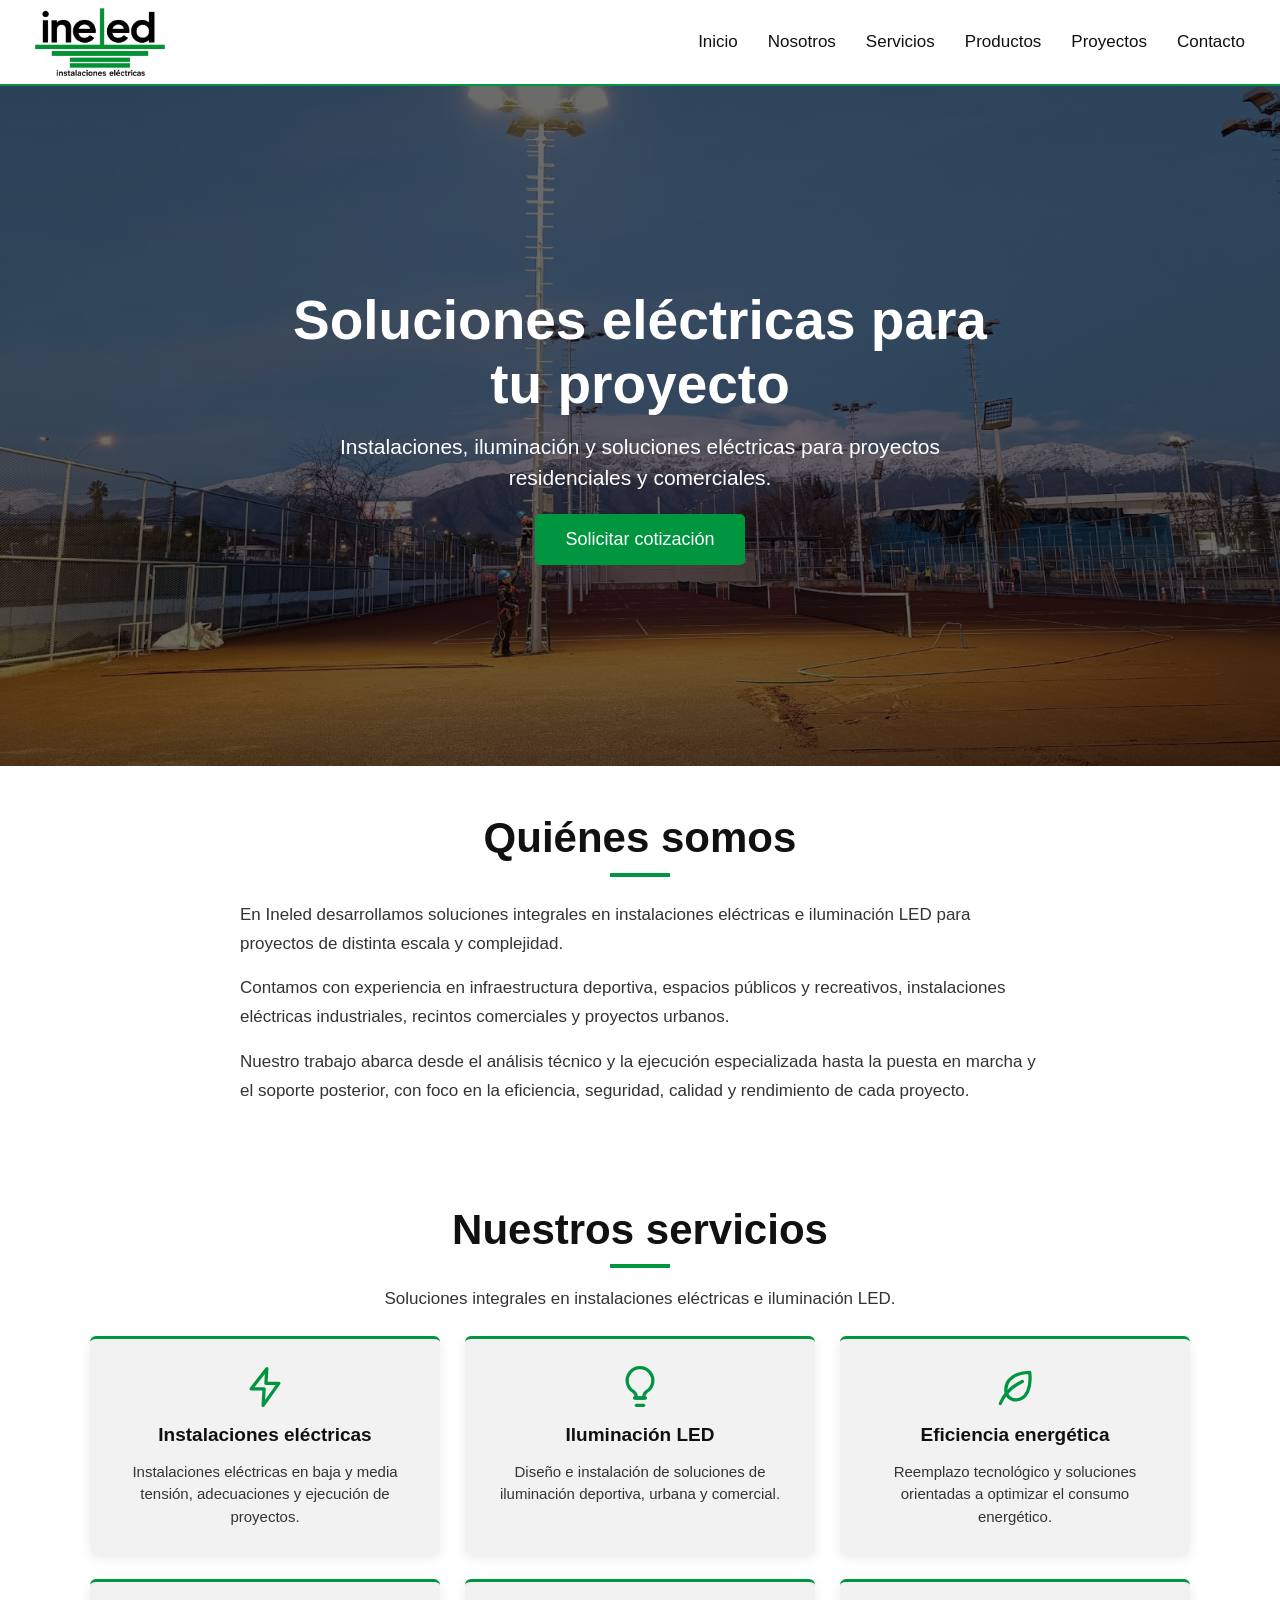
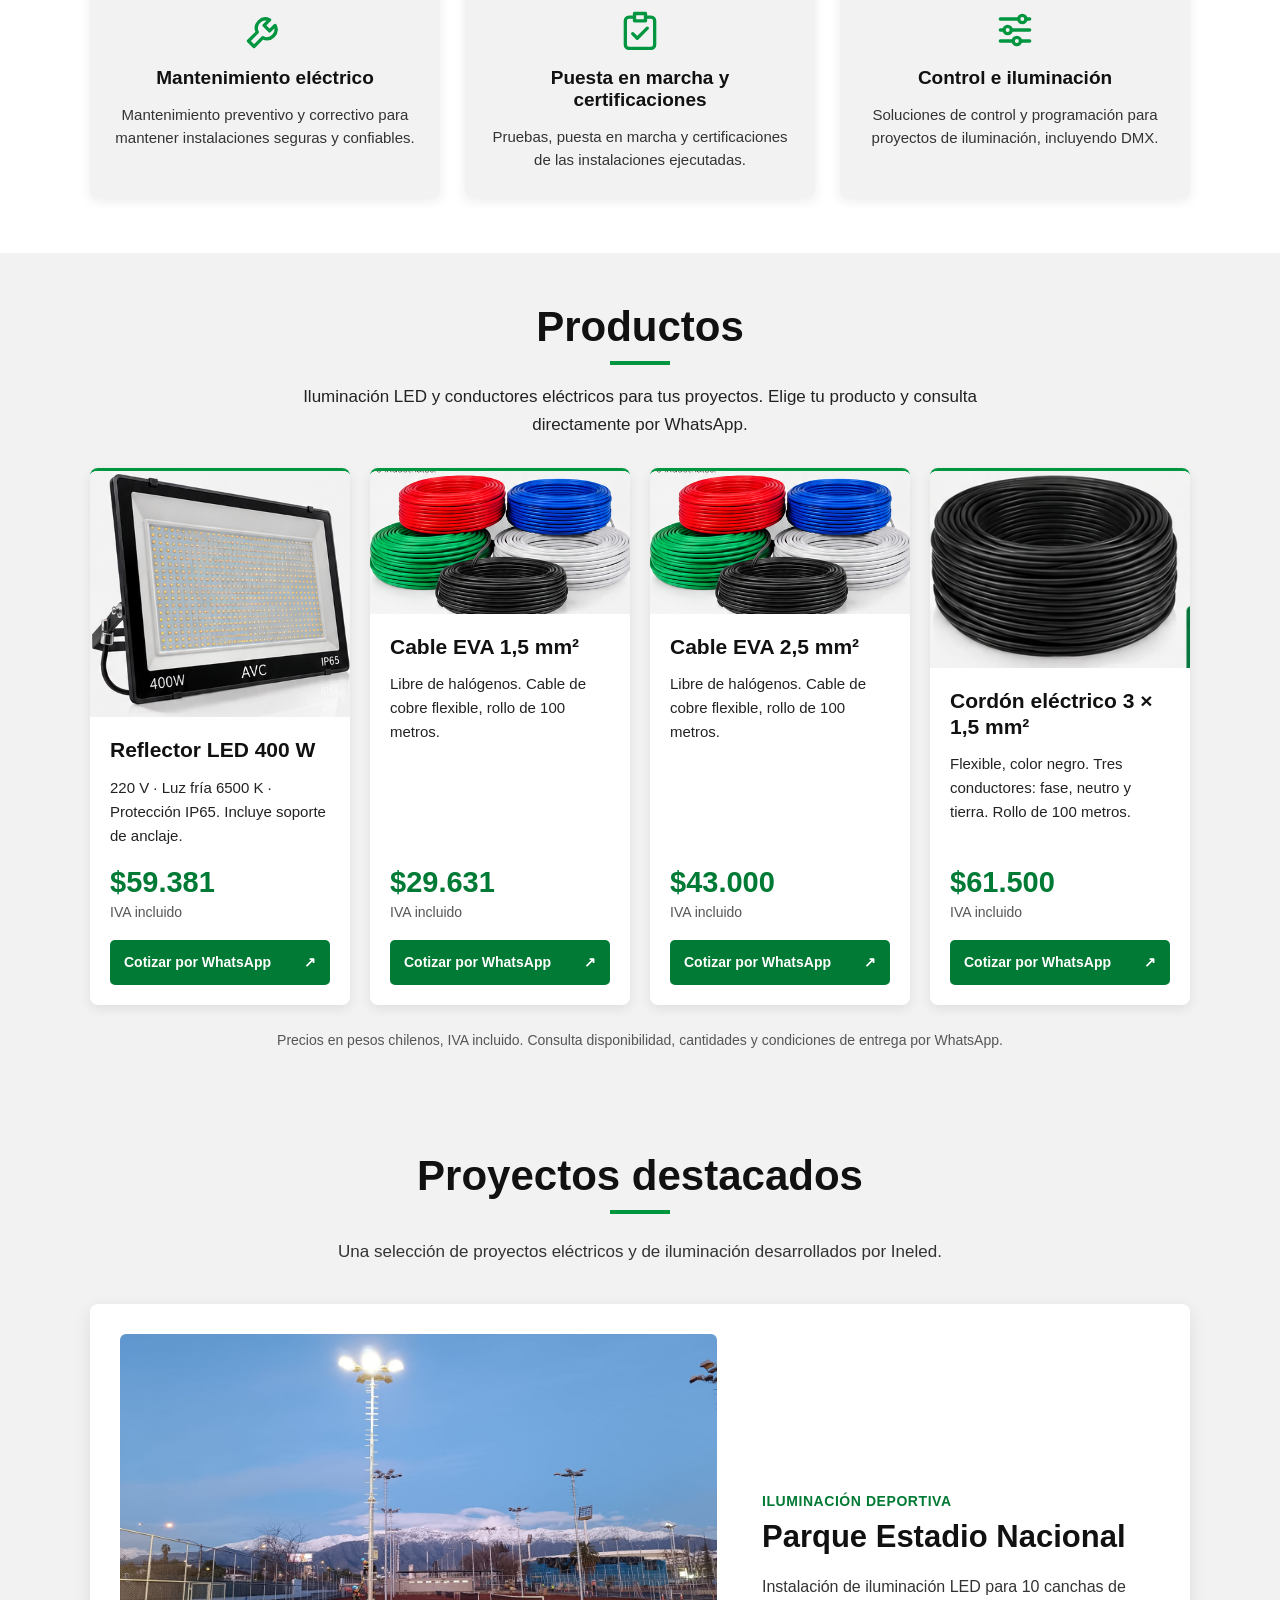
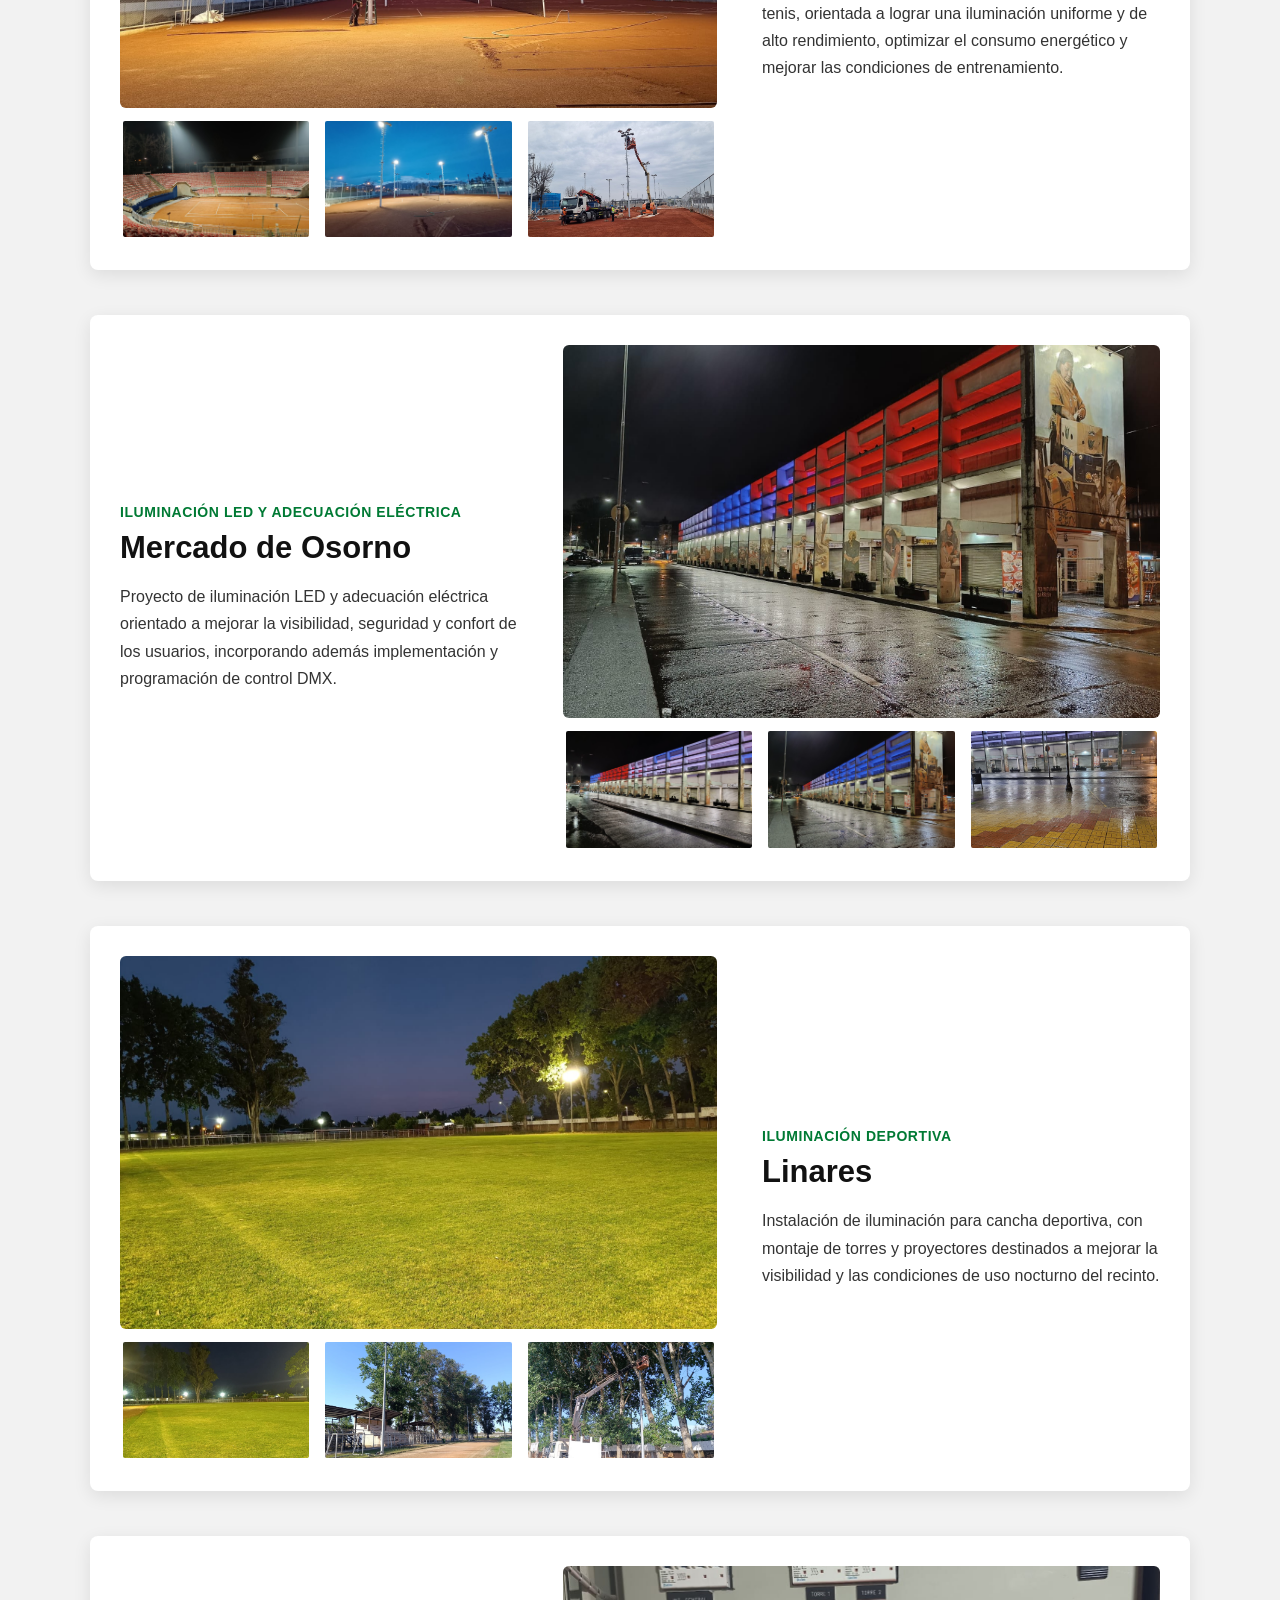
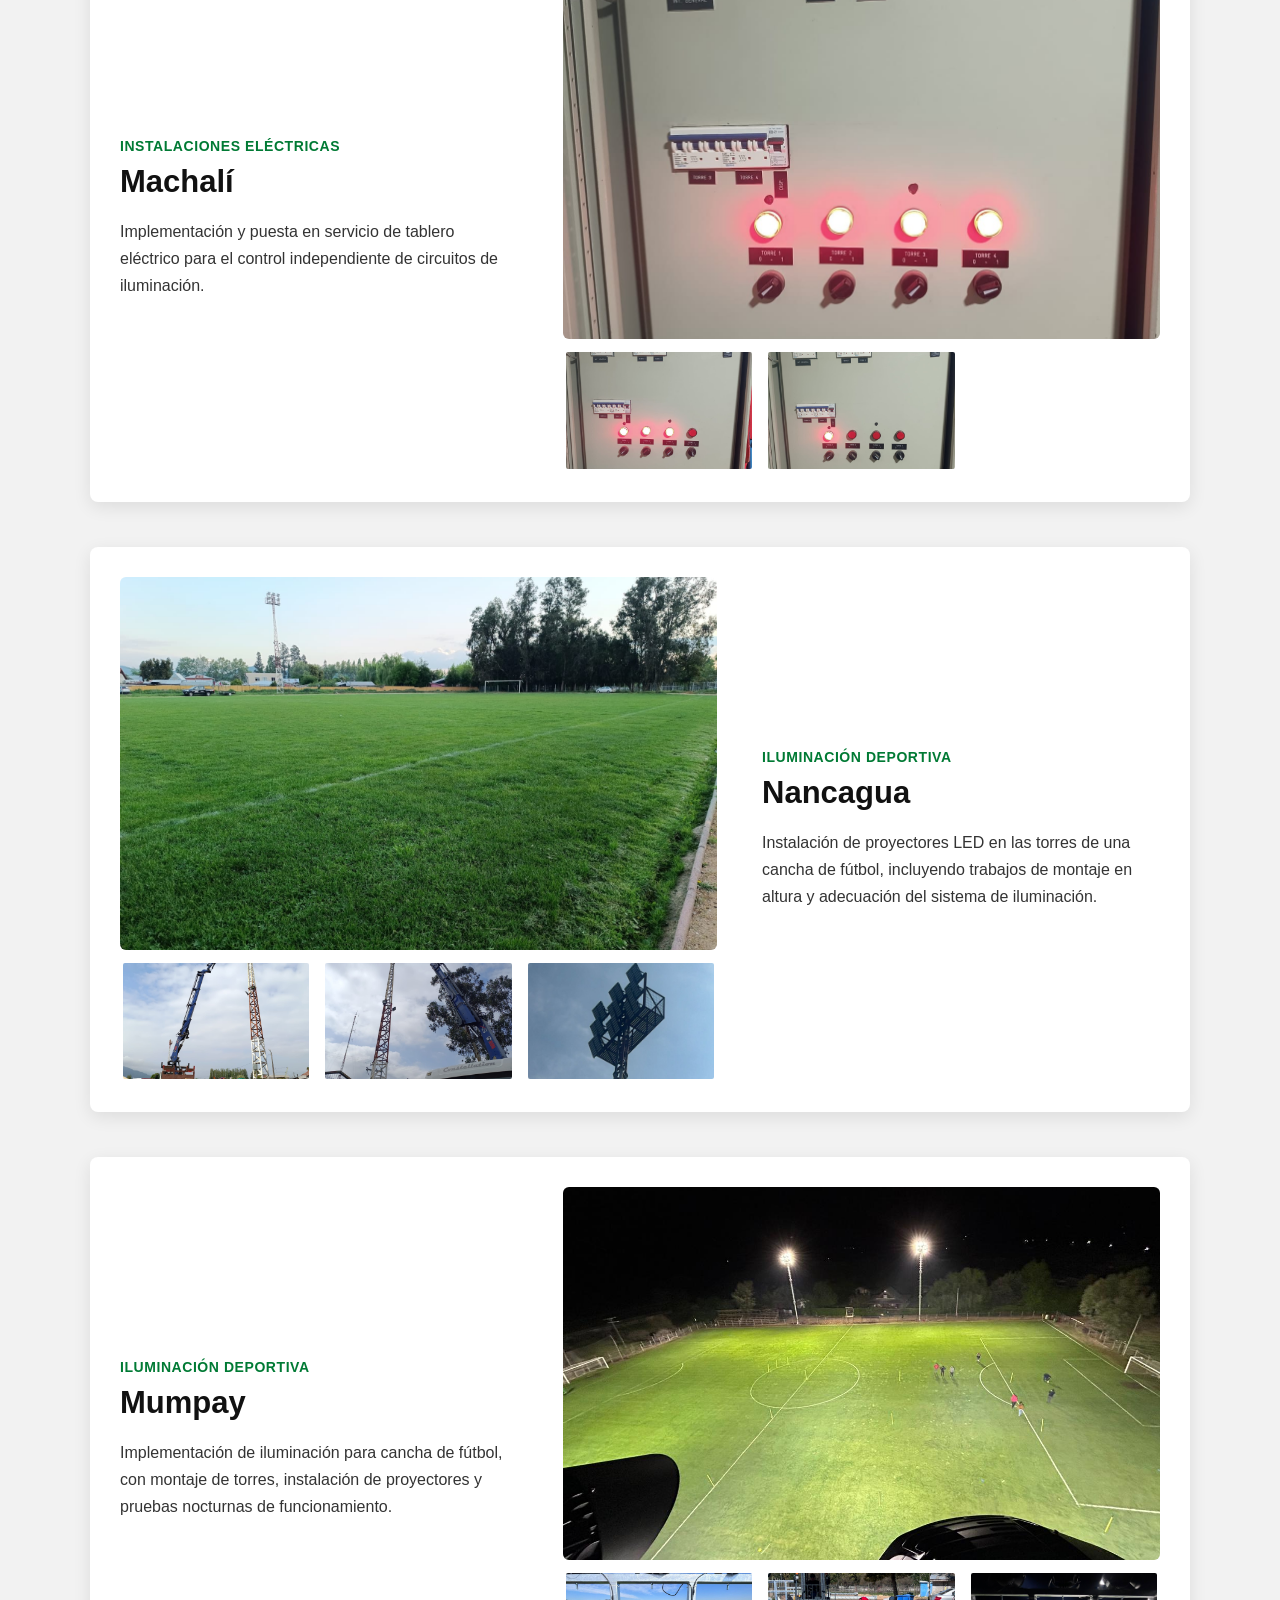
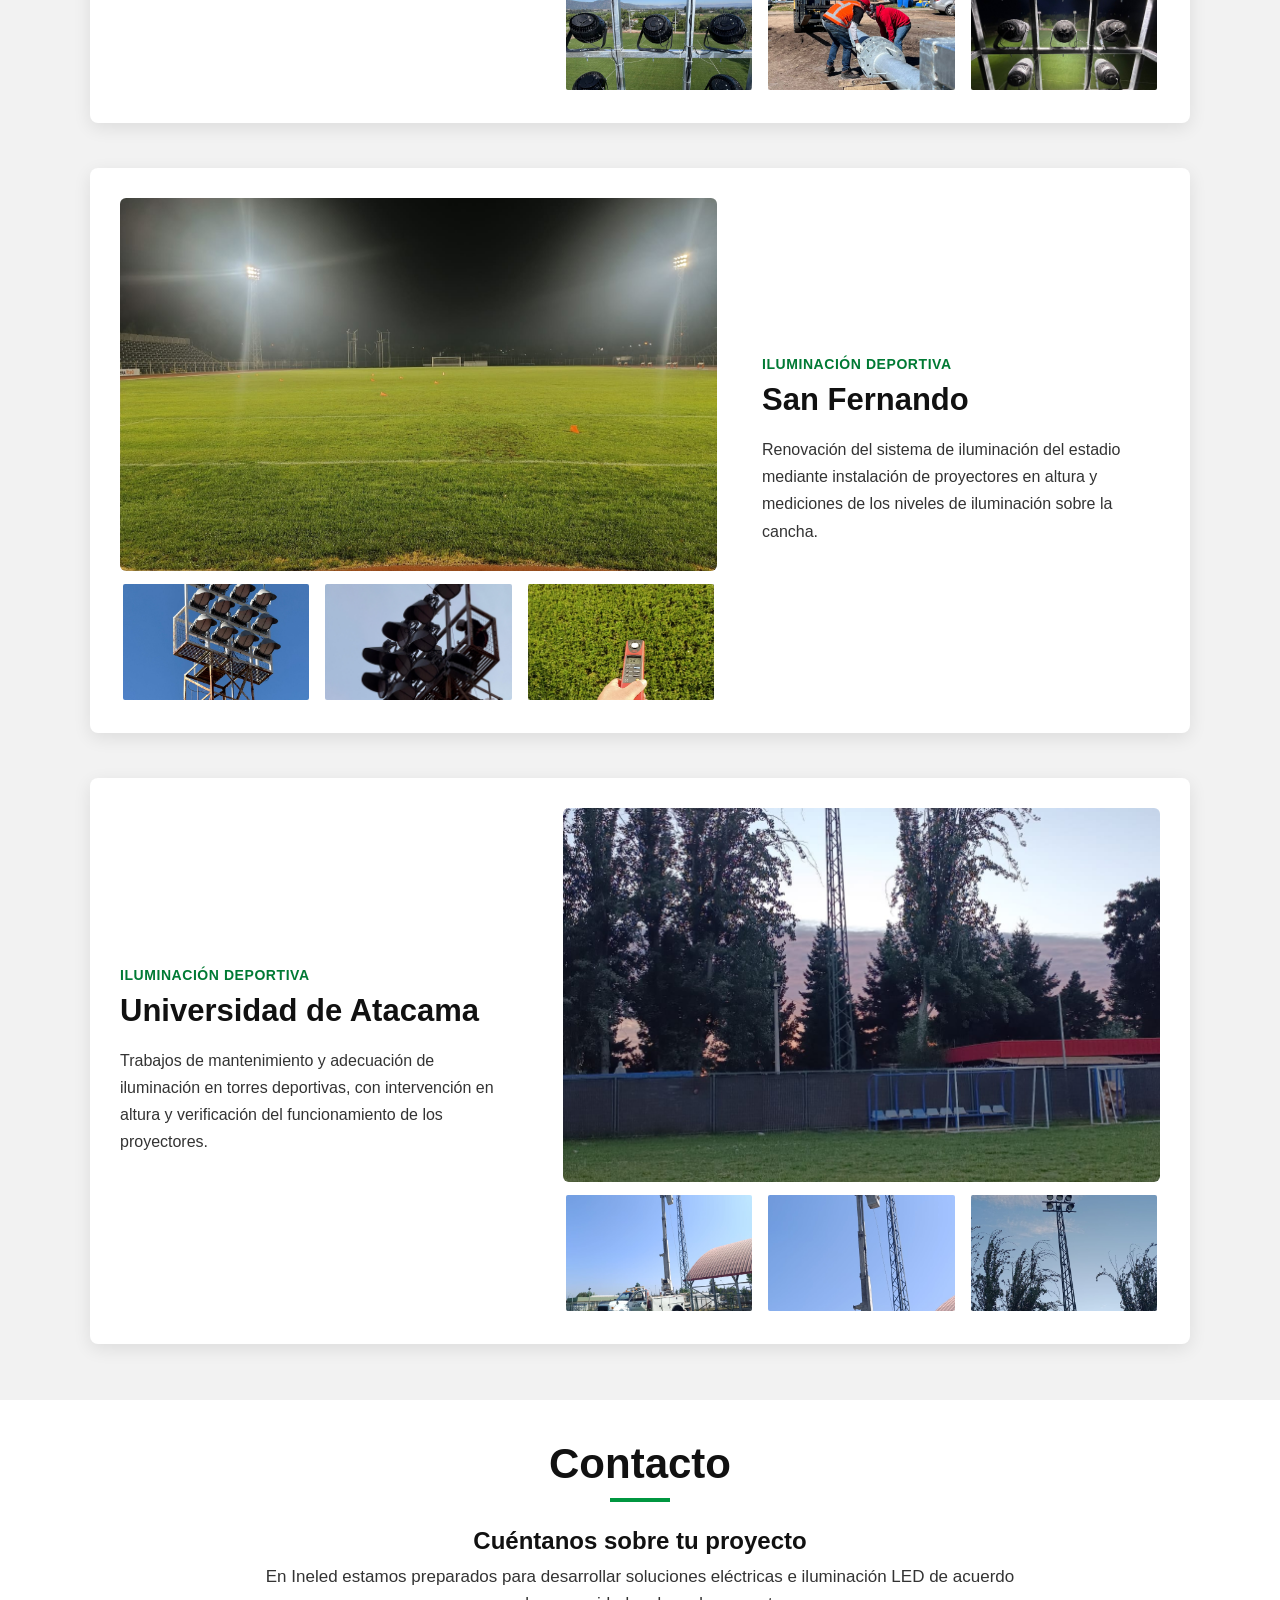
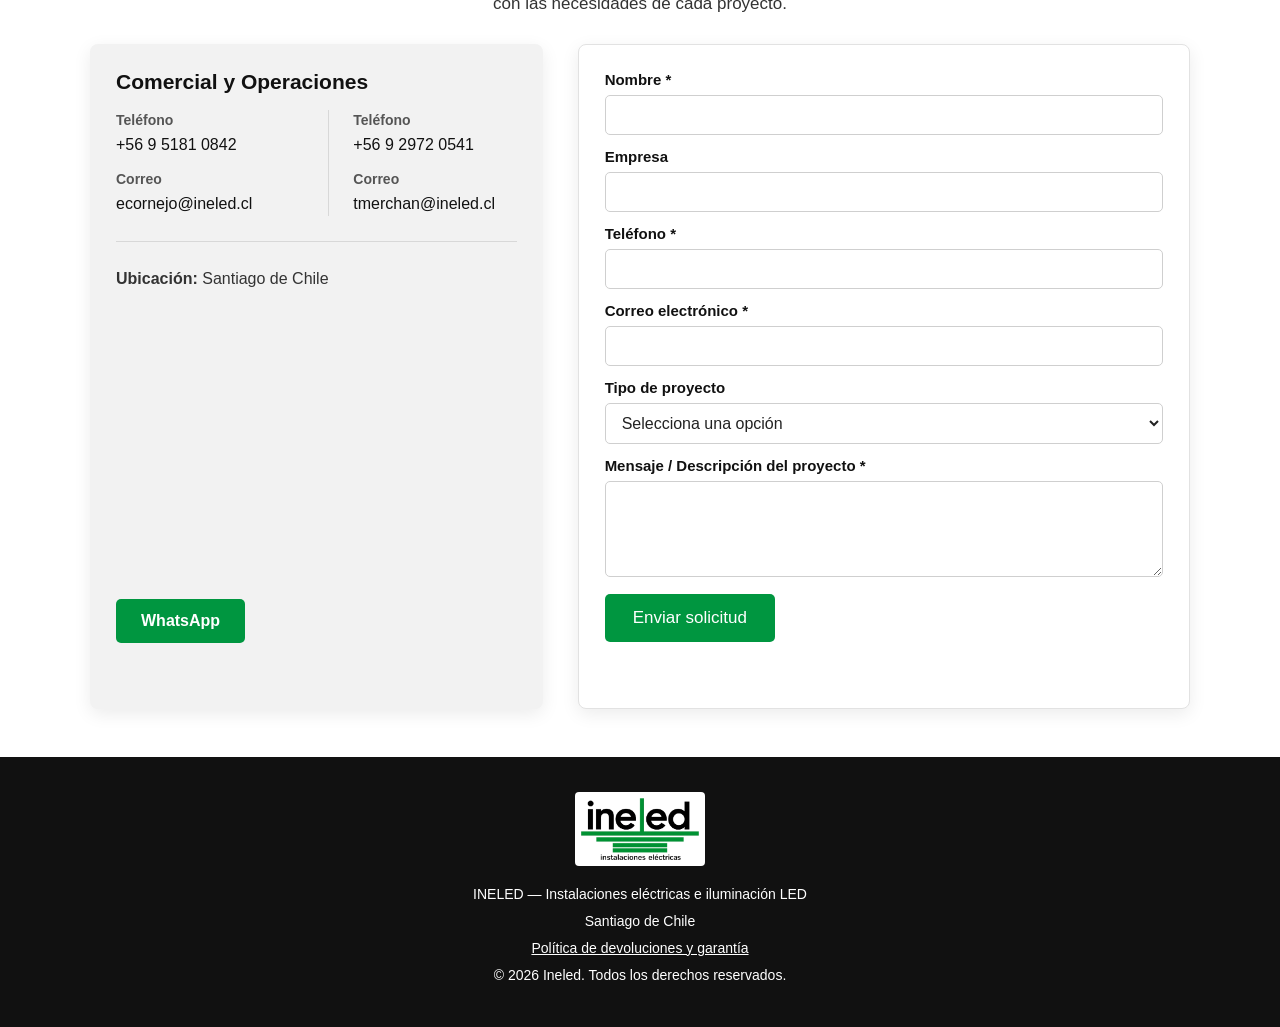
==== commit b4eec760: "Add return policy link to footer in index.html" ====
--- a/index.html
+++ b/index.html
@@ -759,6 +759,7 @@
              alt="Ineled - Instalaciones eléctricas">
         <p>INELED — Instalaciones eléctricas e iluminación LED</p>
         <p>Santiago de Chile</p>
+        <p><a href="devoluciones.html" style="color: inherit; text-decoration: underline;">Política de devoluciones y garantía</a></p>
         <p>© 2026 Ineled. Todos los derechos reservados.</p>
     </footer>
 
